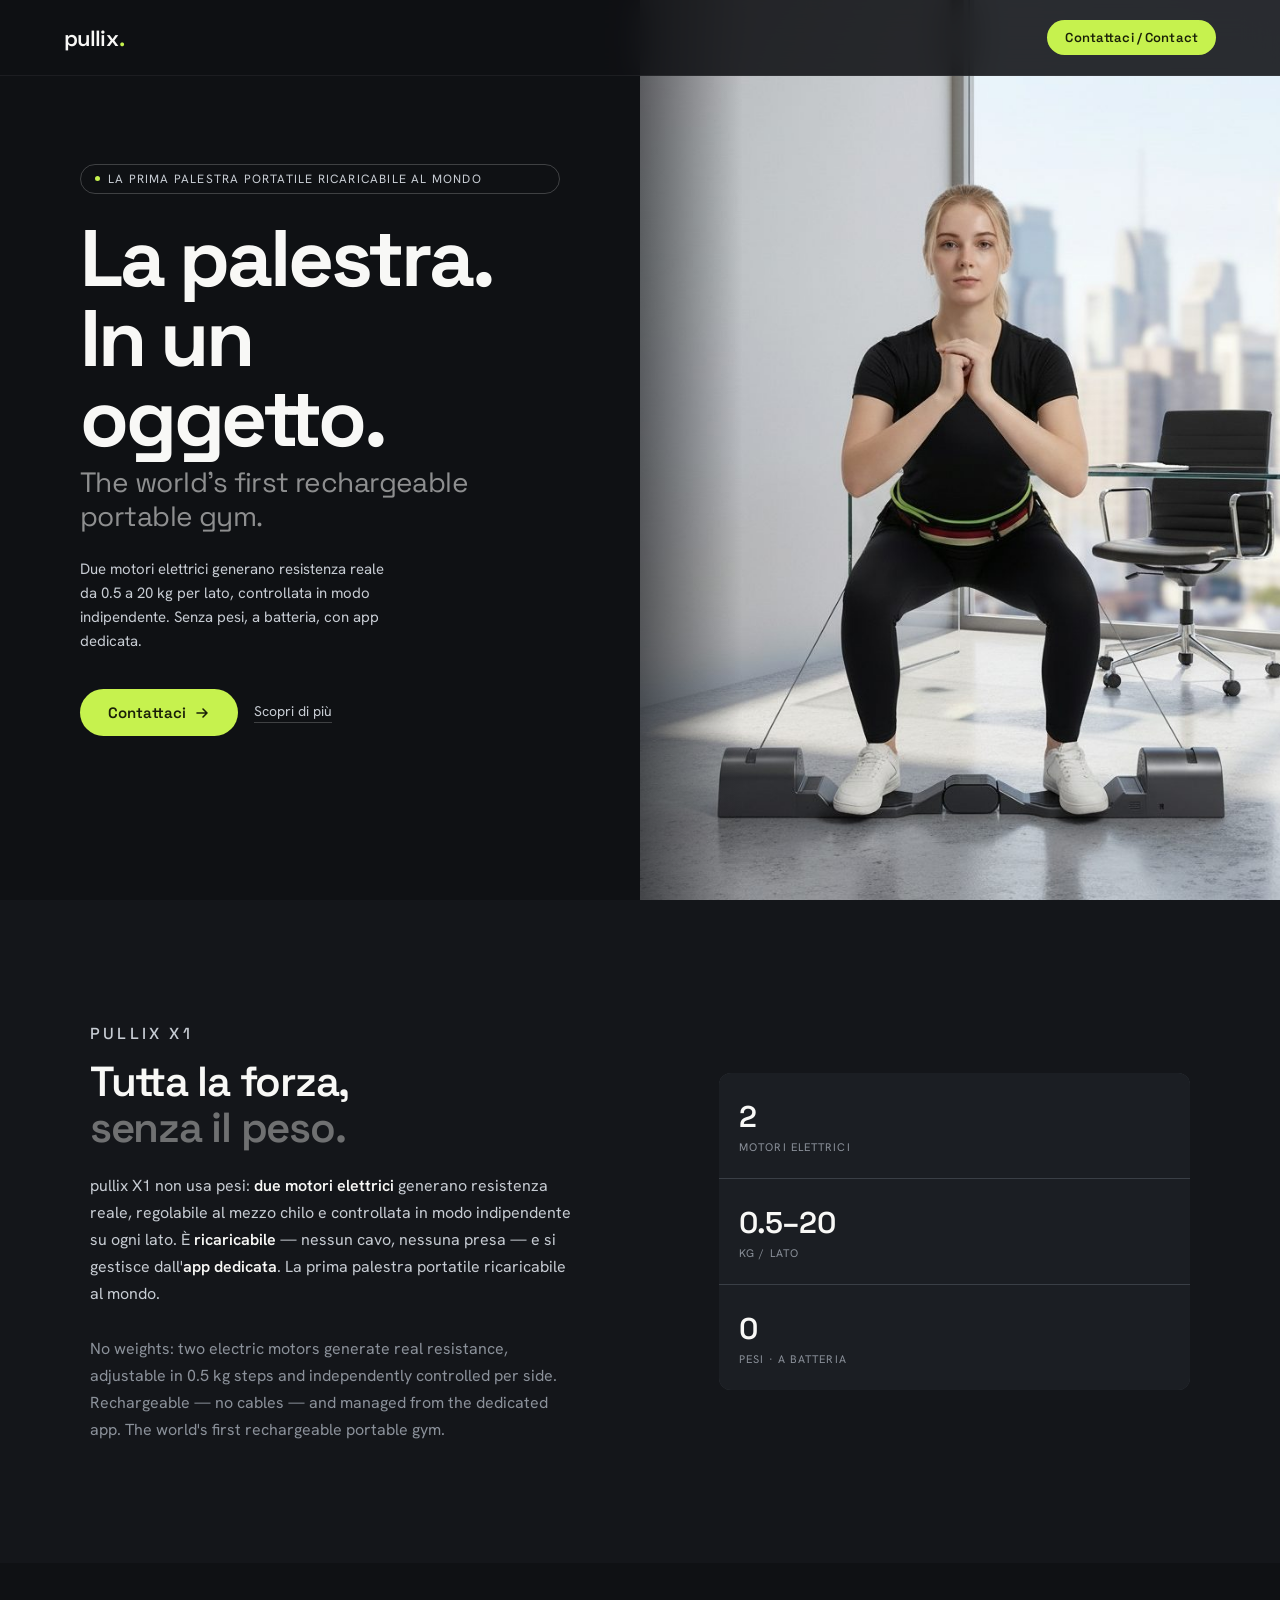
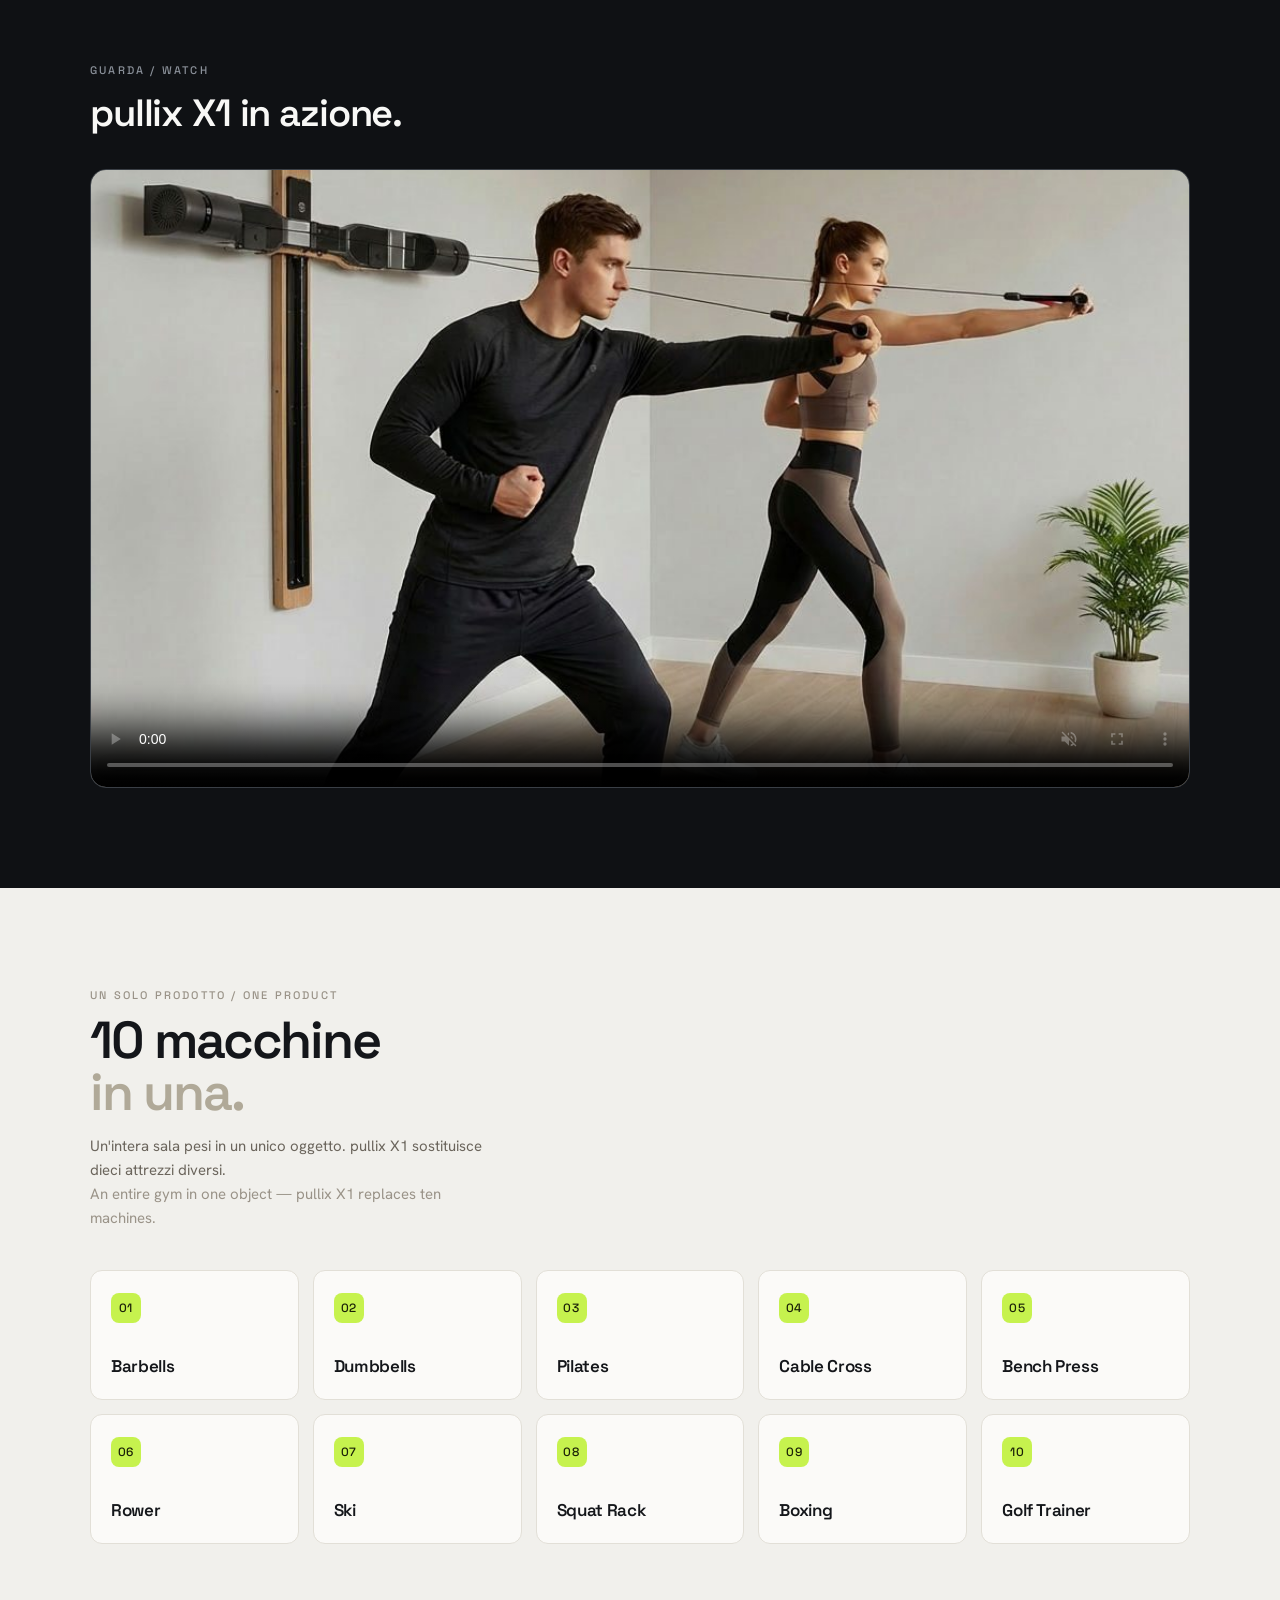
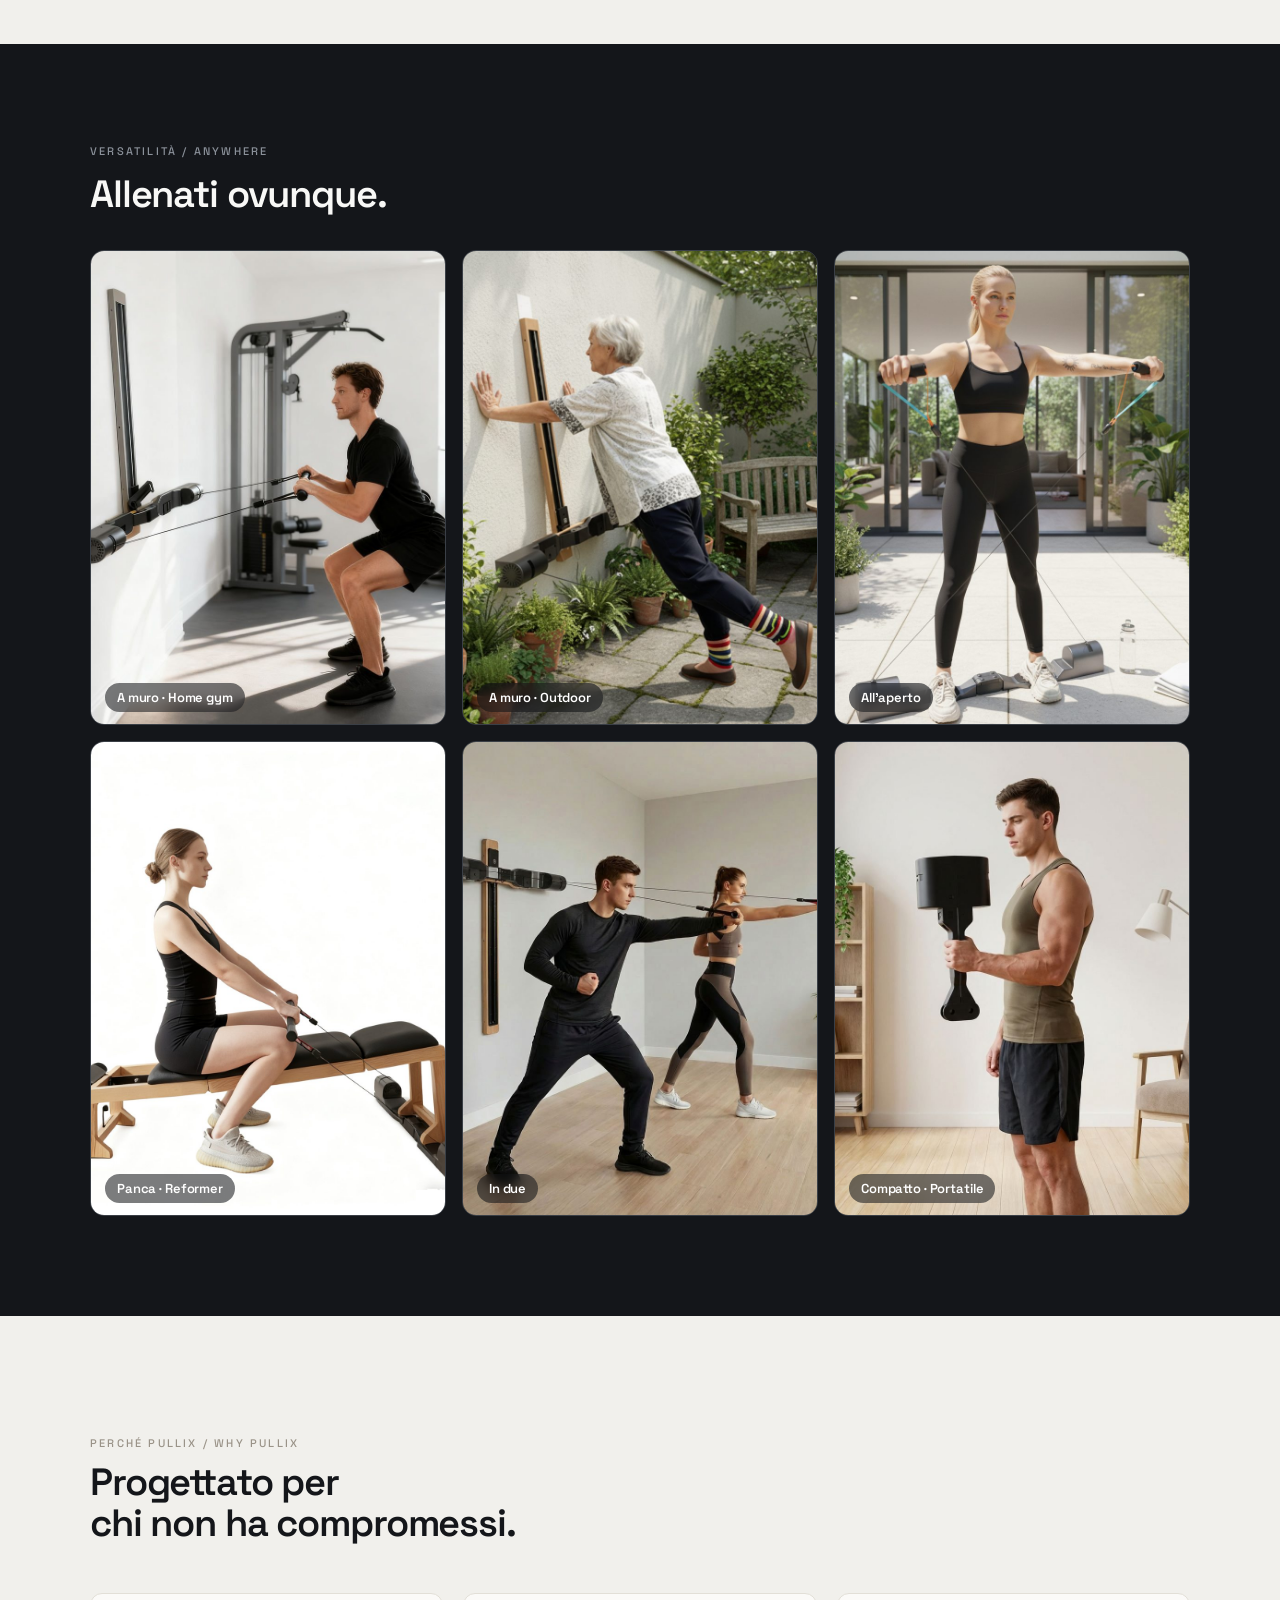
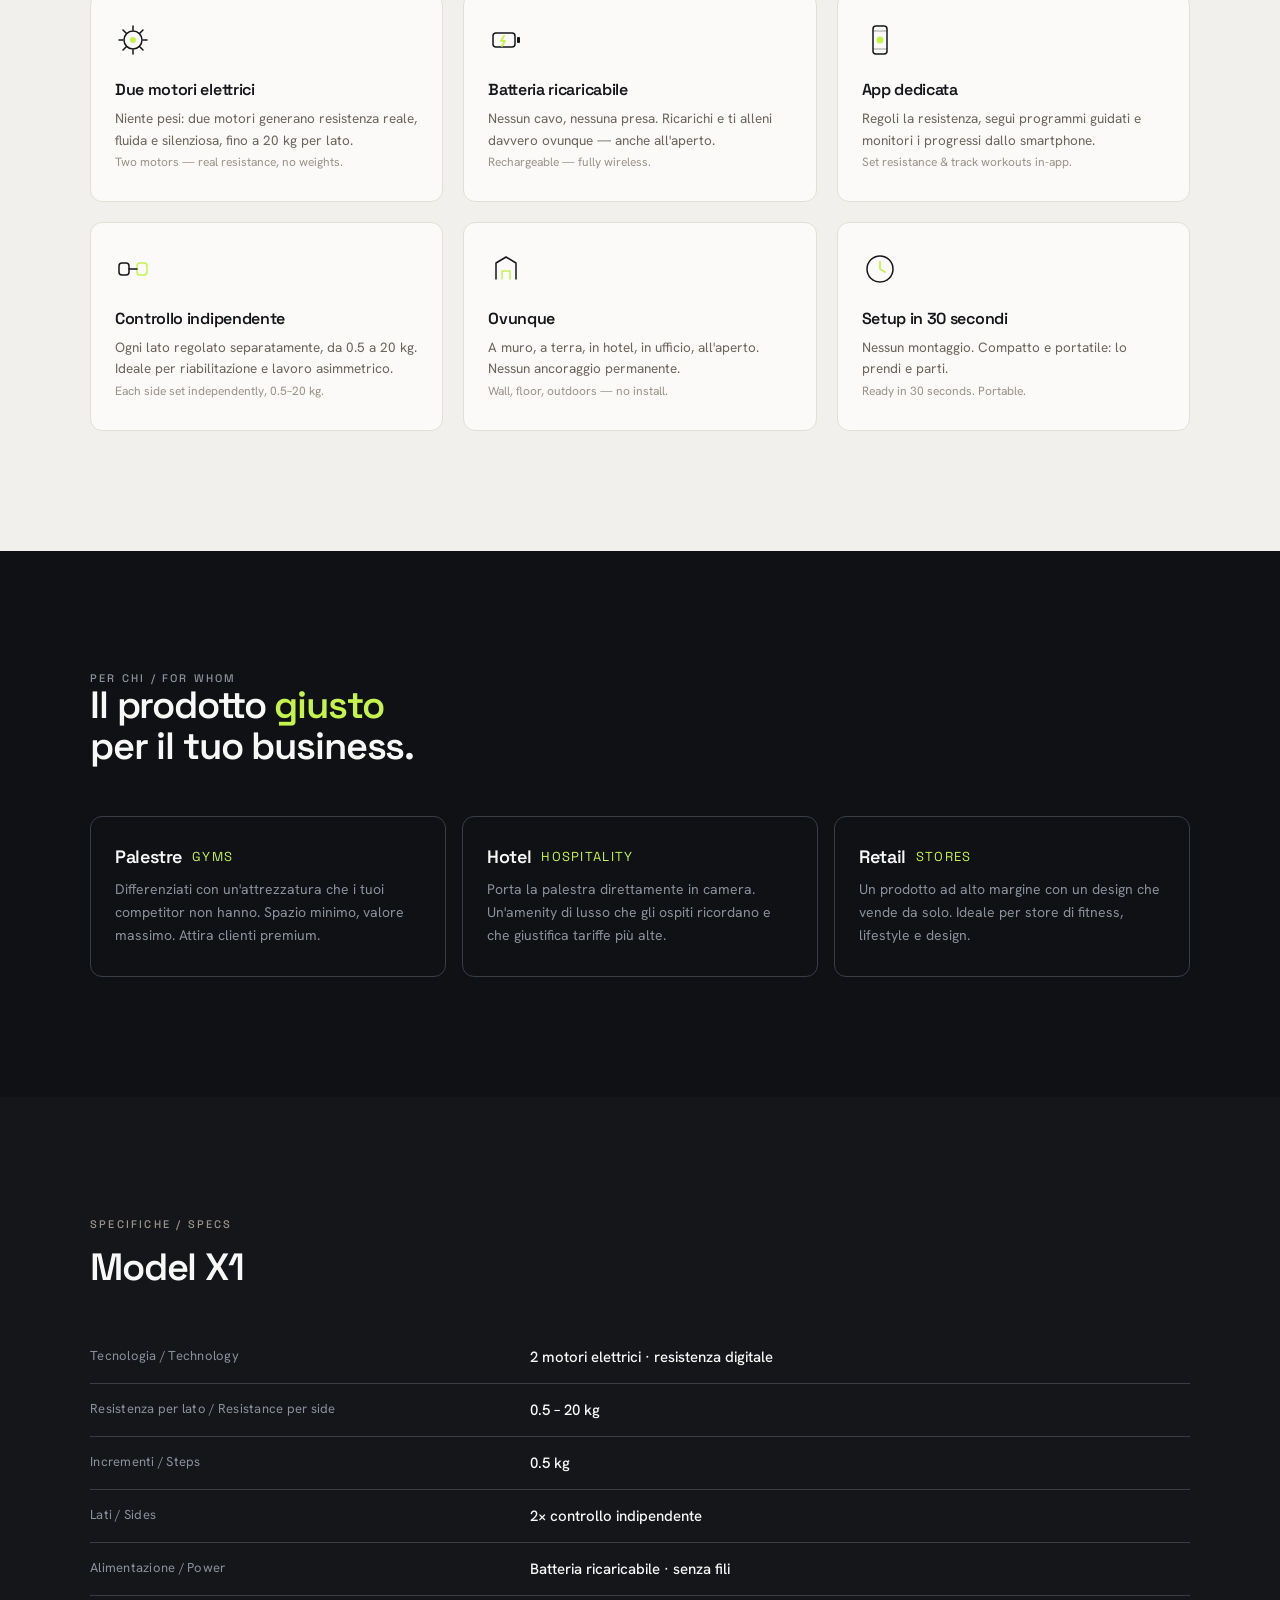
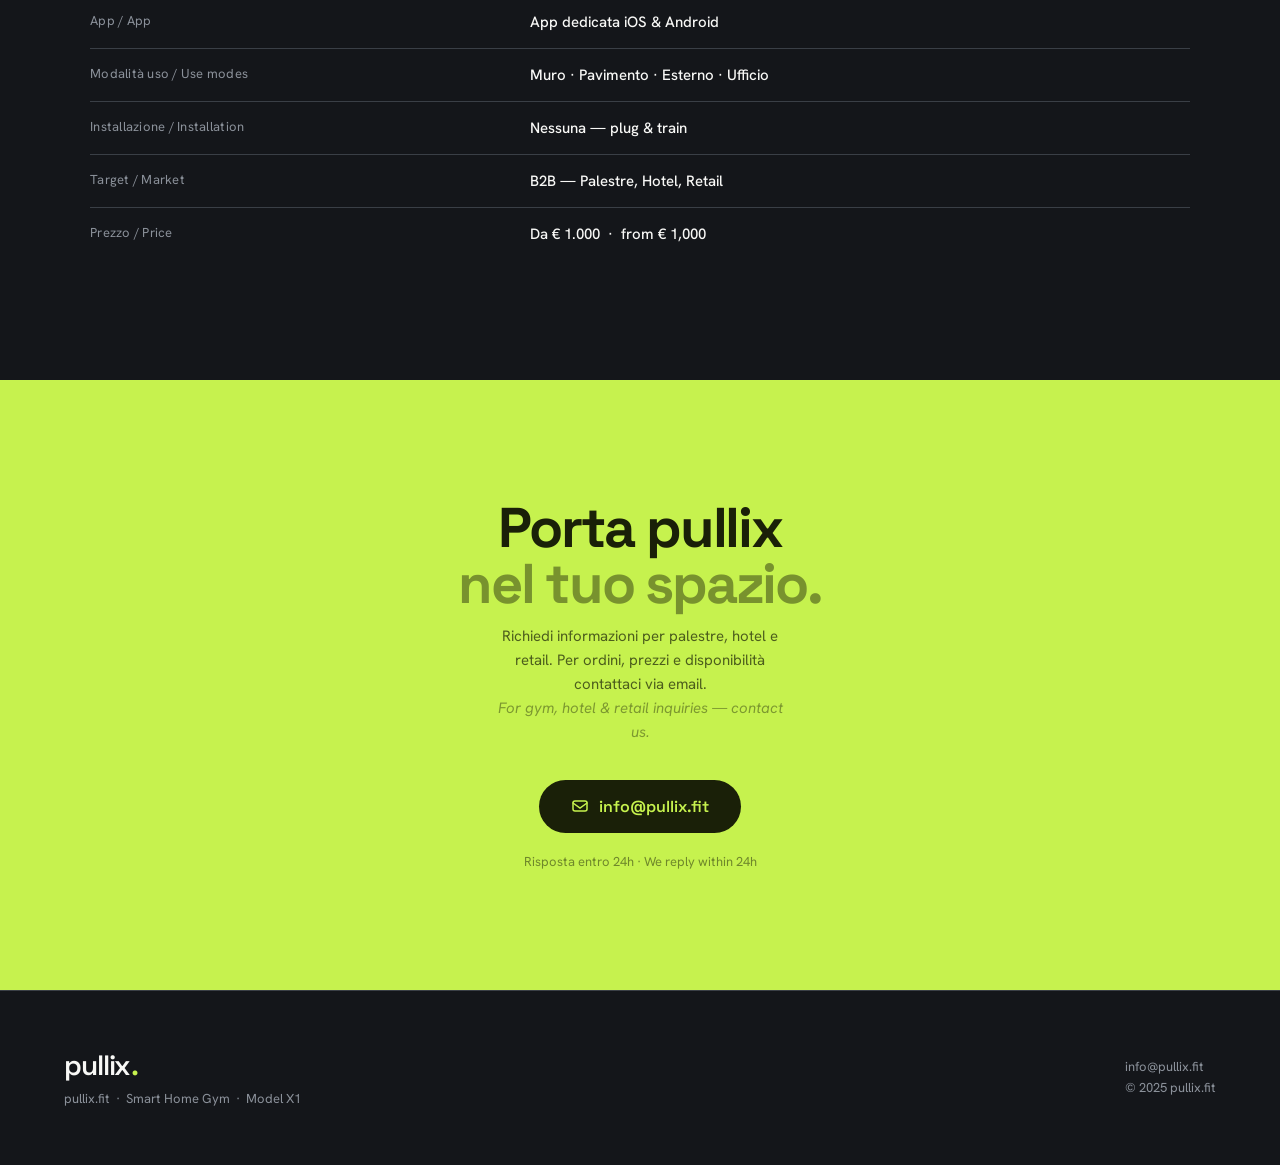
==== index.html @ 3ac4a968 "Add key selling points: 2 motors, rechargeable battery, app Surface the core differentiators that we" ====
<!DOCTYPE html>
<html lang="it">
<head>
  <meta charset="utf-8">
  <meta name="viewport" content="width=device-width, initial-scale=1">
  <meta name="description" content="pullix X1 — la prima palestra portatile ricaricabile al mondo. Due motori elettrici, 0.5–20 kg per lato, app dedicata. Per palestre, hotel e retail. info@pullix.fit">
  <title>pullix. X1 — La prima palestra portatile ricaricabile</title>

  <!-- Open Graph (WhatsApp, Facebook, LinkedIn) -->
  <meta property="og:type" content="website">
  <meta property="og:site_name" content="pullix.fit">
  <meta property="og:title" content="pullix. X1 — La prima palestra portatile ricaricabile">
  <meta property="og:description" content="Due motori elettrici, 0.5–20 kg per lato, batteria ricaricabile e app dedicata. La palestra, in un oggetto.">
  <meta property="og:url" content="https://pullix.fit/">
  <meta property="og:image" content="https://pullix.fit/og-image.jpg?v=1">
  <meta property="og:image:secure_url" content="https://pullix.fit/og-image.jpg?v=1">
  <meta property="og:image:type" content="image/jpeg">
  <meta property="og:image:width" content="1200">
  <meta property="og:image:height" content="630">
  <meta property="og:image:alt" content="pullix X1 — Smart Home Gym">
  <meta property="og:locale" content="it_IT">

  <!-- Twitter / X -->
  <meta name="twitter:card" content="summary_large_image">
  <meta name="twitter:title" content="pullix. X1 — La prima palestra portatile ricaricabile">
  <meta name="twitter:description" content="Due motori elettrici, 0.5–20 kg per lato, batteria ricaricabile e app dedicata.">
  <meta name="twitter:image" content="https://pullix.fit/og-image.jpg?v=1">

  <link rel="canonical" href="https://pullix.fit/">
  <link rel="preconnect" href="https://fonts.googleapis.com">
  <link rel="preconnect" href="https://fonts.gstatic.com" crossorigin>
  <link href="https://fonts.googleapis.com/css2?family=Space+Grotesk:wght@400;500;600;700&family=Hanken+Grotesk:wght@400;500;600&display=swap" rel="stylesheet">
  <style>
    *, *::before, *::after { box-sizing: border-box; margin: 0; padding: 0; }

    :root {
      --dark:  #0F1114;
      --dark2: #14161A;
      --dark3: #1B1E23;
      --mid:   #3A3F46;
      --gray:  #8B919A;
      --light: #C7CCD3;
      --mist:  #F1F0EC;
      --white: #F8F8F6;
      --volt:  #C6F24E;
      --volt-dark: #1A2008;
      --d: 'Space Grotesk', sans-serif;
      --b: 'Hanken Grotesk', sans-serif;
    }

    html { scroll-behavior: smooth; }
    body { font-family: var(--b); background: var(--dark); color: var(--white); overflow-x: hidden; }
    ::selection { background: var(--volt); color: var(--volt-dark); }

    /* ── NAV ── */
    nav {
      position: fixed; top: 0; left: 0; right: 0; z-index: 100;
      display: flex; align-items: center; justify-content: space-between;
      padding: 18px 24px;
      background: rgba(15,17,20,0.88);
      backdrop-filter: blur(16px);
      border-bottom: 1px solid rgba(255,255,255,0.06);
    }

    .logo {
      font-family: var(--d); font-weight: 600; font-size: 22px;
      letter-spacing: -0.04em; color: var(--white); text-decoration: none;
      display: flex; align-items: baseline; gap: 1px;
    }
    .logo span { color: var(--volt); }

    .nav-cta {
      background: var(--volt); color: var(--volt-dark);
      font-family: var(--d); font-weight: 600; font-size: 13px;
      letter-spacing: 0.01em; padding: 9px 18px; border-radius: 100px;
      text-decoration: none; white-space: nowrap;
      transition: opacity .15s;
    }
    .nav-cta:hover { opacity: .85; }

    /* ── HERO (split: testo + foto) ── */
    .hero {
      display: flex; flex-direction: column;
      background: var(--dark);
    }

    .hero-content {
      order: 1; position: relative; z-index: 1;
      padding: 104px 24px 44px;
      display: flex; flex-direction: column;
    }

    .hero-media {
      order: 2; position: relative;
      height: 56vh; min-height: 320px;
      background: var(--dark3); overflow: hidden;
    }
    .hero-media img {
      width: 100%; height: 100%; object-fit: cover; object-position: 50% 50%;
      display: block;
    }
    /* sfumatura morbida sul bordo tra testo e foto (mobile: in alto) */
    .hero-media::before {
      content: ''; position: absolute; inset: 0; pointer-events: none;
      background: linear-gradient(to bottom, rgba(15,17,20,.6) 0%, rgba(15,17,20,0) 18%);
    }

    .hero-badge {
      display: inline-flex; align-items: center; gap: 8px;
      border: 1px solid rgba(255,255,255,.2); border-radius: 100px;
      padding: 6px 14px; font-size: 12px; letter-spacing: 0.1em;
      text-transform: uppercase; color: var(--light); margin-bottom: 24px;
    }
    .hero-badge-dot { width: 5px; height: 5px; border-radius: 50%; background: var(--volt); }

    .hero-h1 {
      font-family: var(--d); font-weight: 700;
      font-size: clamp(44px, 12vw, 80px);
      line-height: 1; letter-spacing: -0.04em;
      color: var(--white); margin-bottom: 8px;
    }

    .hero-h1-en {
      font-family: var(--d); font-weight: 400;
      font-size: clamp(18px, 4.5vw, 28px);
      letter-spacing: -0.02em; color: rgba(248,248,246,.55);
      margin-bottom: 24px; line-height: 1.2;
    }

    .hero-sub {
      font-size: 15px; line-height: 1.6; color: var(--light);
      max-width: 38ch; margin-bottom: 36px;
    }

    .hero-actions { display: flex; align-items: center; gap: 16px; flex-wrap: wrap; }

    .btn-primary {
      background: var(--volt); color: var(--volt-dark);
      font-family: var(--d); font-weight: 600; font-size: 15px;
      padding: 14px 28px; border-radius: 100px;
      text-decoration: none; display: inline-flex; align-items: center; gap: 8px;
      transition: opacity .15s;
    }
    .btn-primary:hover { opacity: .88; }

    .btn-ghost {
      color: var(--light); font-size: 14px; text-decoration: none;
      display: inline-flex; align-items: center; gap: 6px;
      border-bottom: 1px solid rgba(255,255,255,.2); padding-bottom: 2px;
      transition: color .15s, border-color .15s;
    }
    .btn-ghost:hover { color: var(--white); border-color: rgba(255,255,255,.5); }

    /* ── PRODUCT INTRO ── */
    .intro {
      background: var(--dark2); padding: 80px 24px;
    }

    .intro-inner {
      max-width: 720px; margin: 0 auto;
      display: flex; flex-direction: column; gap: 48px;
    }

    .tag {
      font-family: var(--d); font-size: 11px; font-weight: 500;
      letter-spacing: 0.2em; text-transform: uppercase; color: var(--volt);
    }

    .intro-text h2 {
      font-family: var(--d); font-weight: 600;
      font-size: clamp(28px, 6vw, 42px); letter-spacing: -0.03em;
      line-height: 1.1; margin: 12px 0 20px;
    }

    .intro-text h2 em { font-style: normal; color: rgba(248,248,246,.4); }

    .intro-text p {
      font-size: 16px; line-height: 1.7; color: var(--light); max-width: 54ch;
    }

    .specs-row {
      display: grid; grid-template-columns: repeat(3,1fr); gap: 1px;
      background: var(--mid); border-radius: 12px; overflow: hidden;
    }

    .spec-cell {
      background: var(--dark3); padding: 24px 20px;
      display: flex; flex-direction: column; gap: 4px;
    }

    .spec-val {
      font-family: var(--d); font-weight: 600;
      font-size: clamp(22px, 5vw, 30px); letter-spacing: -0.03em;
      color: var(--white);
    }

    .spec-key {
      font-size: 11px; letter-spacing: 0.1em; text-transform: uppercase;
      color: var(--gray);
    }

    /* ── FEATURES ── */
    .features { background: var(--mist); color: var(--dark2); padding: 80px 24px; }

    .features-inner { max-width: 720px; margin: 0 auto; }

    .section-label {
      font-family: var(--d); font-size: 11px; font-weight: 500;
      letter-spacing: 0.2em; text-transform: uppercase; color: #9A9388;
      margin-bottom: 12px;
    }

    .features h2 {
      font-family: var(--d); font-weight: 600;
      font-size: clamp(26px, 5vw, 38px); letter-spacing: -0.03em;
      line-height: 1.1; margin-bottom: 48px;
    }

    .features-grid {
      display: grid; grid-template-columns: 1fr 1fr; gap: 16px;
    }

    .feat {
      background: #FBFAF8; border: 1px solid #E2DFD7; border-radius: 12px;
      padding: 28px 24px;
    }

    .feat-icon {
      width: 36px; height: 36px; margin-bottom: 16px;
    }

    .feat h3 {
      font-family: var(--d); font-weight: 600; font-size: 16px;
      letter-spacing: -0.02em; margin-bottom: 8px; color: var(--dark2);
    }

    .feat p { font-size: 13.5px; line-height: 1.6; color: #6B655C; }

    /* ── FOR WHO ── */
    .forwho { background: var(--dark); padding: 80px 24px; }

    .forwho-inner { max-width: 720px; margin: 0 auto; }

    .forwho h2 {
      font-family: var(--d); font-weight: 600;
      font-size: clamp(26px, 5vw, 38px); letter-spacing: -0.03em;
      line-height: 1.1; margin-bottom: 48px;
    }

    .forwho h2 em { font-style: normal; color: var(--volt); }

    .audience-grid {
      display: flex; flex-direction: column; gap: 16px;
    }

    .audience-card {
      border: 1px solid var(--mid); border-radius: 12px;
      padding: 28px 24px;
      display: flex; flex-direction: column; gap: 10px;
    }

    .audience-card h3 {
      font-family: var(--d); font-weight: 600; font-size: 18px;
      letter-spacing: -0.02em; color: var(--white);
      display: flex; align-items: center; gap: 10px;
    }

    .audience-card h3 span {
      font-size: 13px; font-weight: 400; letter-spacing: 0.1em;
      text-transform: uppercase; color: var(--volt);
    }

    .audience-card p { font-size: 14px; line-height: 1.65; color: var(--gray); }

    /* ── TECH SPECS ── */
    .techspecs { background: var(--dark2); padding: 80px 24px; }

    .techspecs-inner { max-width: 720px; margin: 0 auto; }

    .techspecs h2 {
      font-family: var(--d); font-weight: 600;
      font-size: clamp(26px, 5vw, 38px); letter-spacing: -0.03em;
      margin-bottom: 40px;
    }

    .specs-table { width: 100%; border-collapse: collapse; }

    .specs-table tr { border-bottom: 1px solid var(--mid); }
    .specs-table tr:last-child { border-bottom: none; }

    .specs-table td {
      padding: 16px 0; font-size: 15px; vertical-align: top;
    }

    .specs-table td:first-child {
      color: var(--gray); width: 45%; font-size: 13px;
      letter-spacing: 0.02em; padding-right: 16px;
    }

    .specs-table td:last-child { color: var(--white); font-weight: 500; }

    /* ── CTA ── */
    .cta-section {
      background: var(--volt); color: var(--volt-dark);
      padding: 80px 24px; text-align: center;
    }

    .cta-section h2 {
      font-family: var(--d); font-weight: 700;
      font-size: clamp(32px, 8vw, 56px); letter-spacing: -0.04em;
      line-height: 1; margin-bottom: 12px;
    }

    .cta-section h2 em {
      font-style: normal; opacity: .45;
    }

    .cta-sub {
      font-size: 15px; line-height: 1.6; opacity: .7;
      max-width: 36ch; margin: 0 auto 36px;
    }

    .btn-dark {
      display: inline-flex; align-items: center; gap: 10px;
      background: var(--volt-dark); color: var(--volt);
      font-family: var(--d); font-weight: 600; font-size: 16px;
      padding: 16px 32px; border-radius: 100px;
      text-decoration: none; transition: opacity .15s;
    }
    .btn-dark:hover { opacity: .85; }

    .cta-note {
      margin-top: 20px; font-size: 13px; opacity: .5;
    }

    /* ── FOOTER ── */
    footer {
      background: var(--dark2); padding: 40px 24px;
      border-top: 1px solid var(--mid);
      display: flex; flex-direction: column; gap: 20px;
      align-items: center; text-align: center;
    }

    .footer-logo {
      font-family: var(--d); font-weight: 600; font-size: 28px;
      letter-spacing: -0.04em; color: var(--white);
      display: flex; align-items: baseline; gap: 1px;
    }
    .footer-logo span { color: var(--volt); }

    footer p { font-size: 13px; color: var(--gray); line-height: 1.6; }
    footer a { color: var(--gray); text-decoration: none; }
    footer a:hover { color: var(--white); }

    /* ── VIDEO ── */
    .video-sec { background: var(--dark); padding: 80px 24px; }
    .video-inner { max-width: 1100px; margin: 0 auto; }
    .video-sec h2 {
      font-family: var(--d); font-weight: 600;
      font-size: clamp(26px, 5vw, 38px); letter-spacing: -0.03em;
      margin-bottom: 32px;
    }
    .video-frame {
      position: relative; border-radius: 16px; overflow: hidden;
      border: 1px solid var(--mid); background: var(--dark3);
      aspect-ratio: 16 / 9;
    }
    .video-frame video {
      width: 100%; height: 100%; object-fit: cover; display: block;
    }

    /* ── 10 IN 1 ── */
    .tenin1 { background: var(--mist); color: var(--dark2); padding: 80px 24px; }
    .tenin1-inner { max-width: 1100px; margin: 0 auto; }
    .tenin1 h2 {
      font-family: var(--d); font-weight: 600;
      font-size: clamp(32px, 7vw, 52px); letter-spacing: -0.04em;
      line-height: 1; margin-bottom: 16px;
    }
    .tenin1 h2 em { font-style: normal; color: #B0A998; }
    .tenin1-sub {
      font-size: 15px; line-height: 1.6; color: #6B655C;
      max-width: 50ch; margin-bottom: 40px;
    }
    .tenin1-grid {
      display: grid; grid-template-columns: repeat(2,1fr); gap: 12px;
    }
    .machine {
      background: #FBFAF8; border: 1px solid #E2DFD7; border-radius: 12px;
      padding: 22px 20px; font-family: var(--d); font-weight: 600;
      font-size: 17px; letter-spacing: -0.02em; color: var(--dark2);
      display: flex; align-items: center; gap: 14px;
      transition: border-color .15s, transform .15s;
    }
    .machine:hover { border-color: var(--dark2); transform: translateY(-2px); }
    .machine-n {
      font-size: 12px; font-weight: 500; letter-spacing: 0.05em;
      color: #1A2008; background: var(--volt);
      width: 30px; height: 30px; border-radius: 8px; flex: none;
      display: flex; align-items: center; justify-content: center;
    }

    /* ── GALLERY ── */
    .gallery { background: var(--dark2); padding: 80px 24px; }
    .gallery-inner { max-width: 1100px; margin: 0 auto; }
    .gallery h2 {
      font-family: var(--d); font-weight: 600;
      font-size: clamp(26px, 5vw, 38px); letter-spacing: -0.03em;
      margin-bottom: 32px;
    }
    .gallery-grid {
      display: grid; grid-template-columns: 1fr 1fr; gap: 12px;
    }
    .ph-wide { grid-column: span 2; aspect-ratio: 16 / 10; }
    .ph {
      position: relative; margin: 0; border-radius: 14px; overflow: hidden;
      aspect-ratio: 1 / 1; background: var(--dark3); border: 1px solid var(--mid);
    }
    .ph img {
      width: 100%; height: 100%; object-fit: cover; display: block;
      transition: transform .4s ease;
    }
    .ph:hover img { transform: scale(1.04); }
    .ph figcaption {
      position: absolute; left: 14px; bottom: 12px;
      font-family: var(--d); font-weight: 600; font-size: 13px;
      color: #fff; letter-spacing: -0.01em;
      background: rgba(15,17,20,.55); backdrop-filter: blur(6px);
      padding: 6px 12px; border-radius: 100px;
    }

    /* ── DESKTOP TWEAKS ── */
    @media (min-width: 768px) {
      nav { padding: 20px 48px; }

      .hero { flex-direction: row; min-height: 100vh; align-items: stretch; }
      .hero-content {
        flex: 1 1 0; order: 1; justify-content: center;
        padding: 120px 56px; max-width: 50%;
      }
      .hero-media {
        flex: 1 1 0; order: 2; height: auto; min-height: 100vh;
      }
      .hero-media img { object-position: 50% 50%; }
      .hero-media::before {
        background: linear-gradient(to right, rgba(15,17,20,.55) 0%, rgba(15,17,20,0) 16%);
      }

      .intro, .features, .forwho, .techspecs, .cta-section,
      .video-sec, .tenin1, .gallery { padding: 100px 48px; }
      footer { padding: 48px; flex-direction: row; justify-content: space-between; text-align: left; }

      .features-grid { grid-template-columns: repeat(2,1fr); gap: 20px; }

      .audience-grid { display: grid; grid-template-columns: repeat(3,1fr); gap: 16px; }

      .specs-table td:first-child { width: 40%; }

      .tenin1-grid { grid-template-columns: repeat(5,1fr); gap: 14px; }
      .machine { flex-direction: column; align-items: flex-start; gap: 18px; min-height: 130px; justify-content: space-between; }

      .gallery-grid { grid-template-columns: repeat(3,1fr); gap: 16px; }
      .ph { aspect-ratio: 3 / 4; }
      .ph-wide { grid-column: span 1; aspect-ratio: 3 / 4; }
    }

    @media (min-width: 1024px) {
      nav { padding: 20px 64px; }
      .hero-content { padding: 120px 80px; }
      .intro, .features, .forwho, .techspecs, .cta-section { padding: 120px 64px; }
      footer { padding: 56px 64px; }

      .intro-inner { flex-direction: row; align-items: center; gap: 64px; max-width: 1100px; margin: 0 auto; }
      .intro-text { flex: 1.2; }
      .specs-row   { flex: 1; grid-template-columns: 1fr; }

      .features-grid { grid-template-columns: repeat(3,1fr); }

      .features-inner,
      .forwho-inner,
      .techspecs-inner { max-width: 1100px; }
    }
  </style>
</head>
<body>

  <!-- NAV -->
  <nav>
    <a class="logo" href="#">pullix<span>.</span></a>
    <a class="nav-cta" href="#contact">Contattaci / Contact</a>
  </nav>

  <!-- HERO -->
  <section class="hero">
    <div class="hero-content">
      <div class="hero-badge">
        <span class="hero-badge-dot"></span>
        La prima palestra portatile ricaricabile al mondo
      </div>
      <h1 class="hero-h1">La palestra.<br>In un oggetto.</h1>
      <p class="hero-h1-en">The world's first rechargeable portable gym.</p>
      <p class="hero-sub">Due motori elettrici generano resistenza reale da 0.5 a 20&nbsp;kg per lato, controllata in modo indipendente. Senza pesi, a batteria, con app dedicata.</p>
      <div class="hero-actions">
        <a class="btn-primary" href="#contact">
          Contattaci
          <svg width="16" height="16" fill="none" viewBox="0 0 16 16"><path d="M3 8h10M9 4l4 4-4 4" stroke="currentColor" stroke-width="1.6" stroke-linecap="round" stroke-linejoin="round"/></svg>
        </a>
        <a class="btn-ghost" href="#product">Scopri di più</a>
      </div>
    </div>
    <div class="hero-media">
      <img src="assets/office.jpg" alt="pullix X1 — smart home gym in uso" loading="eager">
    </div>
  </section>

  <!-- PRODUCT INTRO -->
  <section class="intro" id="product">
    <div class="intro-inner">
      <div class="intro-text">
        <p class="tag">pullix X1</p>
        <h2>Tutta la forza,<br><em>senza il peso.</em></h2>
        <p>pullix X1 non usa pesi: <strong style="color:var(--white);font-weight:600;">due motori elettrici</strong> generano resistenza reale, regolabile al mezzo chilo e controllata in modo indipendente su ogni lato. È <strong style="color:var(--white);font-weight:600;">ricaricabile</strong> — nessun cavo, nessuna presa — e si gestisce dall'<strong style="color:var(--white);font-weight:600;">app dedicata</strong>. La prima palestra portatile ricaricabile al mondo.<br><br>
        <em style="color:var(--gray);font-style:normal;">No weights: two electric motors generate real resistance, adjustable in 0.5 kg steps and independently controlled per side. Rechargeable — no cables — and managed from the dedicated app. The world's first rechargeable portable gym.</em></p>
      </div>
      <div class="specs-row">
        <div class="spec-cell">
          <span class="spec-val">2</span>
          <span class="spec-key">Motori elettrici</span>
        </div>
        <div class="spec-cell">
          <span class="spec-val">0.5–20</span>
          <span class="spec-key">kg / lato</span>
        </div>
        <div class="spec-cell">
          <span class="spec-val">0</span>
          <span class="spec-key">Pesi · a batteria</span>
        </div>
      </div>
    </div>
  </section>

  <!-- VIDEO -->
  <section class="video-sec" id="video">
    <div class="video-inner">
      <p class="section-label" style="color:var(--gray);">Guarda / Watch</p>
      <h2>pullix X1 in azione.</h2>
      <div class="video-frame">
        <video
          src="assets/bgmekc-h264-hd.mp4"
          poster="assets/wall-duo.jpg"
          controls muted loop playsinline preload="metadata">
          Il tuo browser non supporta il video.
        </video>
      </div>
    </div>
  </section>

  <!-- 10 IN 1 -->
  <section class="tenin1">
    <div class="tenin1-inner">
      <p class="section-label" style="color:#9A9388;">Un solo prodotto / One product</p>
      <h2>10 macchine<br><em>in&nbsp;una.</em></h2>
      <p class="tenin1-sub">Un'intera sala pesi in un unico oggetto. pullix X1 sostituisce dieci attrezzi diversi.<br><span style="color:#9A9388;">An entire gym in one object — pullix X1 replaces ten machines.</span></p>
      <div class="tenin1-grid">
        <div class="machine"><span class="machine-n">01</span>Barbells</div>
        <div class="machine"><span class="machine-n">02</span>Dumbbells</div>
        <div class="machine"><span class="machine-n">03</span>Pilates</div>
        <div class="machine"><span class="machine-n">04</span>Cable&nbsp;Cross</div>
        <div class="machine"><span class="machine-n">05</span>Bench&nbsp;Press</div>
        <div class="machine"><span class="machine-n">06</span>Rower</div>
        <div class="machine"><span class="machine-n">07</span>Ski</div>
        <div class="machine"><span class="machine-n">08</span>Squat&nbsp;Rack</div>
        <div class="machine"><span class="machine-n">09</span>Boxing</div>
        <div class="machine"><span class="machine-n">10</span>Golf&nbsp;Trainer</div>
      </div>
    </div>
  </section>

  <!-- GALLERY / VERSATILITY -->
  <section class="gallery">
    <div class="gallery-inner">
      <p class="section-label" style="color:var(--gray);">Versatilità / Anywhere</p>
      <h2>Allenati ovunque.</h2>
      <div class="gallery-grid">
        <figure class="ph">
          <img src="assets/wall-home.jpg" alt="pullix X1 montato a muro in home gym" loading="lazy">
          <figcaption>A muro · Home gym</figcaption>
        </figure>
        <figure class="ph">
          <img src="assets/wall-garden.jpg" alt="pullix X1 a muro usato in giardino" loading="lazy">
          <figcaption>A muro · Outdoor</figcaption>
        </figure>
        <figure class="ph">
          <img src="assets/outdoor.jpg" alt="pullix X1 usato all'aperto" loading="lazy">
          <figcaption>All'aperto</figcaption>
        </figure>
        <figure class="ph">
          <img src="assets/bench.jpg" alt="pullix X1 con panca reformer" loading="lazy">
          <figcaption>Panca · Reformer</figcaption>
        </figure>
        <figure class="ph">
          <img src="assets/wall-duo.jpg" alt="Due persone si allenano con pullix X1" loading="lazy">
          <figcaption>In due</figcaption>
        </figure>
        <figure class="ph">
          <img src="assets/portable.jpg" alt="pullix X1 compatto e portatile" loading="lazy">
          <figcaption>Compatto · Portatile</figcaption>
        </figure>
      </div>
    </div>
  </section>

  <!-- FEATURES -->
  <section class="features" id="features">
    <div class="features-inner">
      <p class="section-label">Perché pullix / Why pullix</p>
      <h2>Progettato per<br>chi non ha compromessi.</h2>
      <div class="features-grid">
        <div class="feat">
          <svg class="feat-icon" viewBox="0 0 36 36" fill="none">
            <circle cx="18" cy="18" r="9" stroke="#14161A" stroke-width="1.5"/>
            <circle cx="18" cy="18" r="3" fill="#C6F24E"/>
            <path d="M18 4v4M18 28v4M4 18h4M28 18h4M8 8l3 3M25 25l3 3M28 8l-3 3M11 25l-3 3" stroke="#14161A" stroke-width="1.5" stroke-linecap="round"/>
          </svg>
          <h3>Due motori elettrici</h3>
          <p>Niente pesi: due motori generano resistenza reale, fluida e silenziosa, fino a 20 kg per lato.<br><span style="color:#9A9388;font-size:12px;">Two motors — real resistance, no weights.</span></p>
        </div>
        <div class="feat">
          <svg class="feat-icon" viewBox="0 0 36 36" fill="none">
            <rect x="5" y="11" width="22" height="14" rx="3" stroke="#14161A" stroke-width="1.5"/>
            <rect x="29" y="15" width="3" height="6" rx="1" fill="#14161A"/>
            <path d="M16 14l-3 5h4l-3 5" stroke="#C6F24E" stroke-width="1.8" stroke-linecap="round" stroke-linejoin="round"/>
          </svg>
          <h3>Batteria ricaricabile</h3>
          <p>Nessun cavo, nessuna presa. Ricarichi e ti alleni davvero ovunque — anche all'aperto.<br><span style="color:#9A9388;font-size:12px;">Rechargeable — fully wireless.</span></p>
        </div>
        <div class="feat">
          <svg class="feat-icon" viewBox="0 0 36 36" fill="none">
            <rect x="11" y="4" width="14" height="28" rx="3" stroke="#14161A" stroke-width="1.5"/>
            <path d="M11 9h14M11 27h14" stroke="#14161A" stroke-width="1.2" stroke-opacity=".4"/>
            <circle cx="18" cy="18" r="3.5" fill="#C6F24E"/>
          </svg>
          <h3>App dedicata</h3>
          <p>Regoli la resistenza, segui programmi guidati e monitori i progressi dallo smartphone.<br><span style="color:#9A9388;font-size:12px;">Set resistance & track workouts in-app.</span></p>
        </div>
        <div class="feat">
          <svg class="feat-icon" viewBox="0 0 36 36" fill="none">
            <rect x="4" y="12" width="10" height="12" rx="3" stroke="#14161A" stroke-width="1.5"/>
            <rect x="22" y="12" width="10" height="12" rx="3" stroke="#C6F24E" stroke-width="1.5"/>
            <path d="M14 18h8" stroke="#14161A" stroke-width="1.5" stroke-linecap="round"/>
          </svg>
          <h3>Controllo indipendente</h3>
          <p>Ogni lato regolato separatamente, da 0.5 a 20 kg. Ideale per riabilitazione e lavoro asimmetrico.<br><span style="color:#9A9388;font-size:12px;">Each side set independently, 0.5–20 kg.</span></p>
        </div>
        <div class="feat">
          <svg class="feat-icon" viewBox="0 0 36 36" fill="none">
            <path d="M8 28V12l10-6 10 6v16" stroke="#14161A" stroke-width="1.5" stroke-linecap="round" stroke-linejoin="round"/>
            <path d="M14 28v-8h8v8" stroke="#C6F24E" stroke-width="1.5" stroke-linecap="round" stroke-linejoin="round"/>
          </svg>
          <h3>Ovunque</h3>
          <p>A muro, a terra, in hotel, in ufficio, all'aperto. Nessun ancoraggio permanente.<br><span style="color:#9A9388;font-size:12px;">Wall, floor, outdoors — no install.</span></p>
        </div>
        <div class="feat">
          <svg class="feat-icon" viewBox="0 0 36 36" fill="none">
            <circle cx="18" cy="18" r="13" stroke="#14161A" stroke-width="1.5"/>
            <path d="M18 11v7l5 3" stroke="#C6F24E" stroke-width="1.8" stroke-linecap="round" stroke-linejoin="round"/>
          </svg>
          <h3>Setup in 30 secondi</h3>
          <p>Nessun montaggio. Compatto e portatile: lo prendi e parti.<br><span style="color:#9A9388;font-size:12px;">Ready in 30 seconds. Portable.</span></p>
        </div>
      </div>
    </div>
  </section>

  <!-- FOR WHO -->
  <section class="forwho">
    <div class="forwho-inner">
      <p class="tag" style="color:var(--gray);">Per chi / For whom</p>
      <h2>Il prodotto <em>giusto</em><br>per il tuo business.</h2>
      <div class="audience-grid">
        <div class="audience-card">
          <h3>Palestre <span>Gyms</span></h3>
          <p>Differenziati con un'attrezzatura che i tuoi competitor non hanno. Spazio minimo, valore massimo. Attira clienti premium.</p>
        </div>
        <div class="audience-card">
          <h3>Hotel <span>Hospitality</span></h3>
          <p>Porta la palestra direttamente in camera. Un'amenity di lusso che gli ospiti ricordano e che giustifica tariffe più alte.</p>
        </div>
        <div class="audience-card">
          <h3>Retail <span>Stores</span></h3>
          <p>Un prodotto ad alto margine con un design che vende da solo. Ideale per store di fitness, lifestyle e design.</p>
        </div>
      </div>
    </div>
  </section>

  <!-- TECH SPECS -->
  <section class="techspecs">
    <div class="techspecs-inner">
      <p class="section-label">Specifiche / Specs</p>
      <h2>Model X1</h2>
      <table class="specs-table">
        <tr>
          <td>Tecnologia / Technology</td>
          <td>2 motori elettrici · resistenza digitale</td>
        </tr>
        <tr>
          <td>Resistenza per lato / Resistance per side</td>
          <td>0.5 – 20 kg</td>
        </tr>
        <tr>
          <td>Incrementi / Steps</td>
          <td>0.5 kg</td>
        </tr>
        <tr>
          <td>Lati / Sides</td>
          <td>2× controllo indipendente</td>
        </tr>
        <tr>
          <td>Alimentazione / Power</td>
          <td>Batteria ricaricabile · senza fili</td>
        </tr>
        <tr>
          <td>App / App</td>
          <td>App dedicata iOS &amp; Android</td>
        </tr>
        <tr>
          <td>Modalità uso / Use modes</td>
          <td>Muro · Pavimento · Esterno · Ufficio</td>
        </tr>
        <tr>
          <td>Installazione / Installation</td>
          <td>Nessuna — plug &amp; train</td>
        </tr>
        <tr>
          <td>Target / Market</td>
          <td>B2B — Palestre, Hotel, Retail</td>
        </tr>
        <tr>
          <td>Prezzo / Price</td>
          <td>Da €&nbsp;1.000 &nbsp;·&nbsp; from €&nbsp;1,000</td>
        </tr>
      </table>
    </div>
  </section>

  <!-- CTA -->
  <section class="cta-section" id="contact">
    <h2>Porta pullix<br><em>nel tuo spazio.</em></h2>
    <p class="cta-sub">Richiedi informazioni per palestre, hotel e retail. Per ordini, prezzi e disponibilità contattaci via email.<br><em style="opacity:.6">For gym, hotel &amp; retail inquiries — contact us.</em></p>
    <a class="btn-dark" href="mailto:info@pullix.fit">
      <svg width="18" height="18" fill="none" viewBox="0 0 18 18"><rect x="2" y="4" width="14" height="10" rx="2" stroke="currentColor" stroke-width="1.5"/><path d="M2 6l7 5 7-5" stroke="currentColor" stroke-width="1.5" stroke-linecap="round"/></svg>
      info@pullix.fit
    </a>
    <p class="cta-note">Risposta entro 24h · We reply within 24h</p>
  </section>

  <!-- FOOTER -->
  <footer>
    <div>
      <div class="footer-logo">pullix<span>.</span></div>
      <p style="margin-top:6px;">pullix.fit &nbsp;·&nbsp; Smart Home Gym &nbsp;·&nbsp; Model X1</p>
    </div>
    <p><a href="mailto:info@pullix.fit">info@pullix.fit</a><br>© 2025 pullix.fit</p>
  </footer>

</body>
</html>
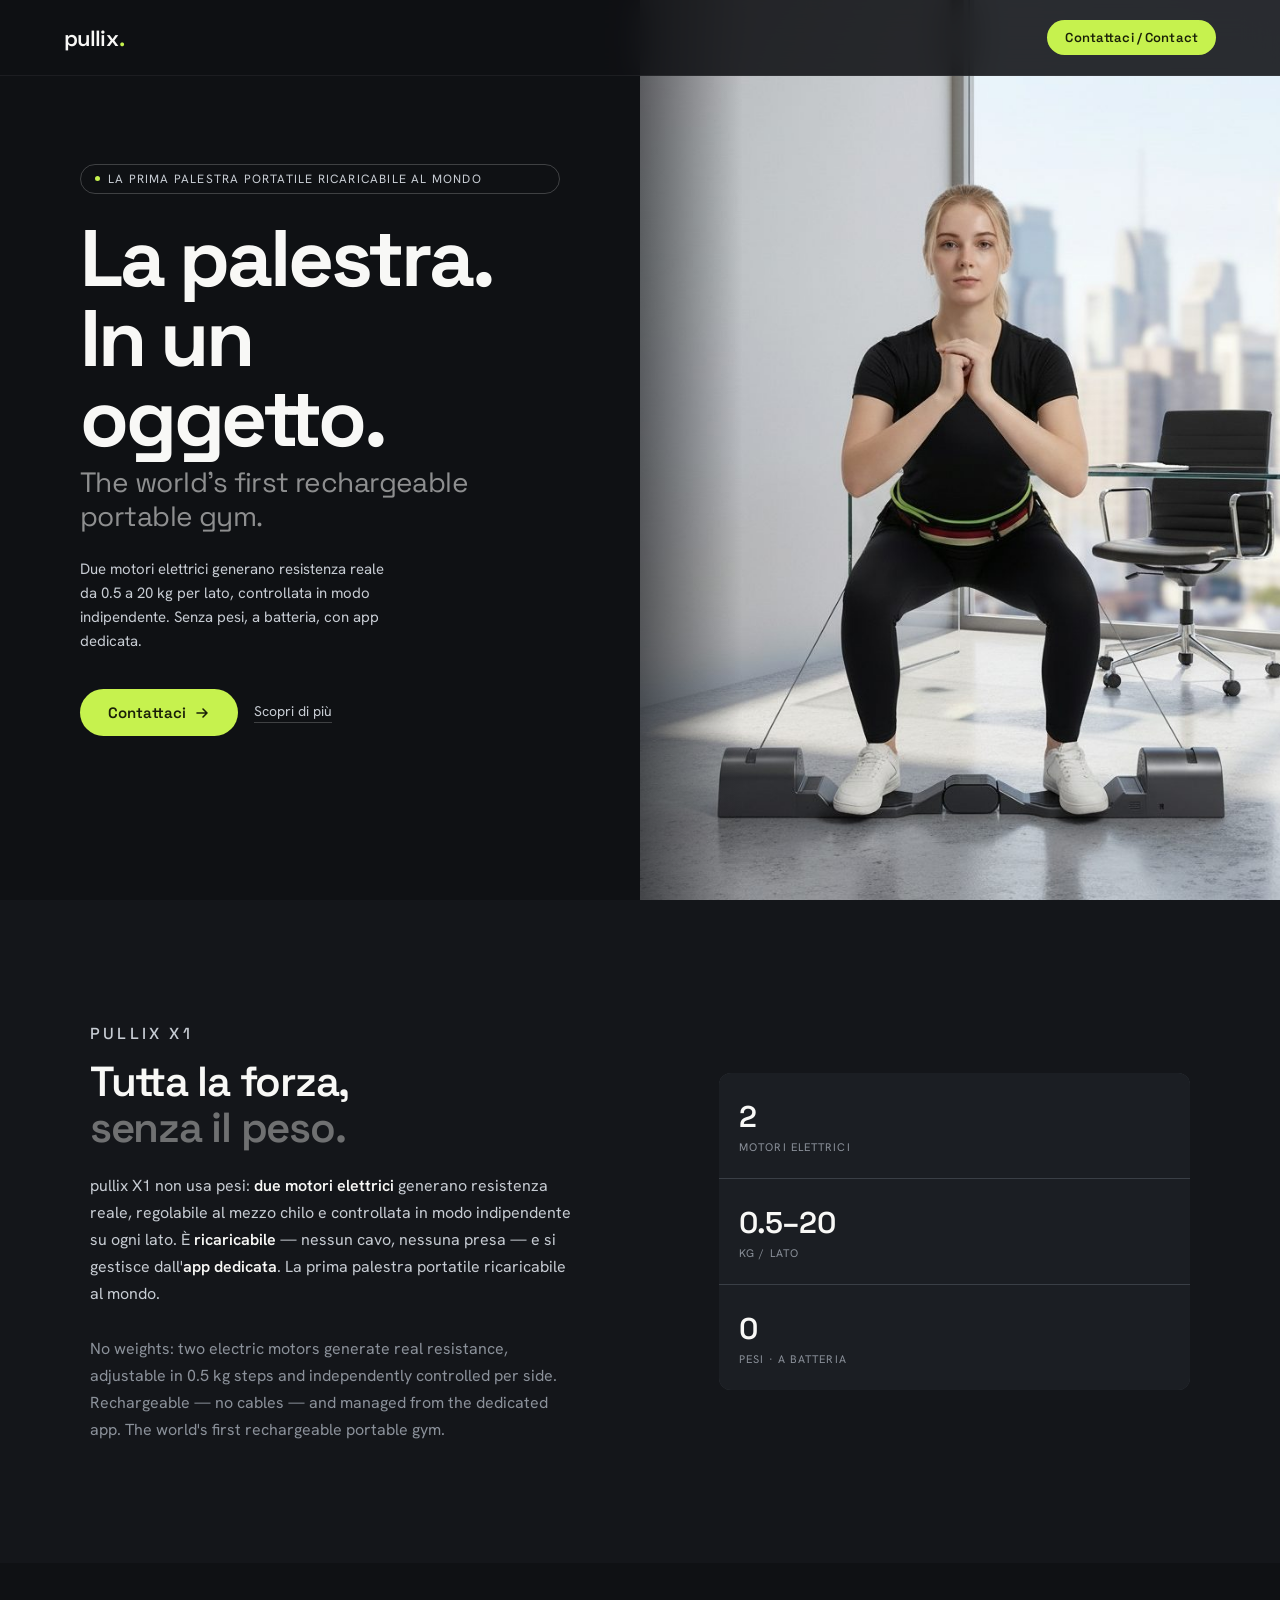
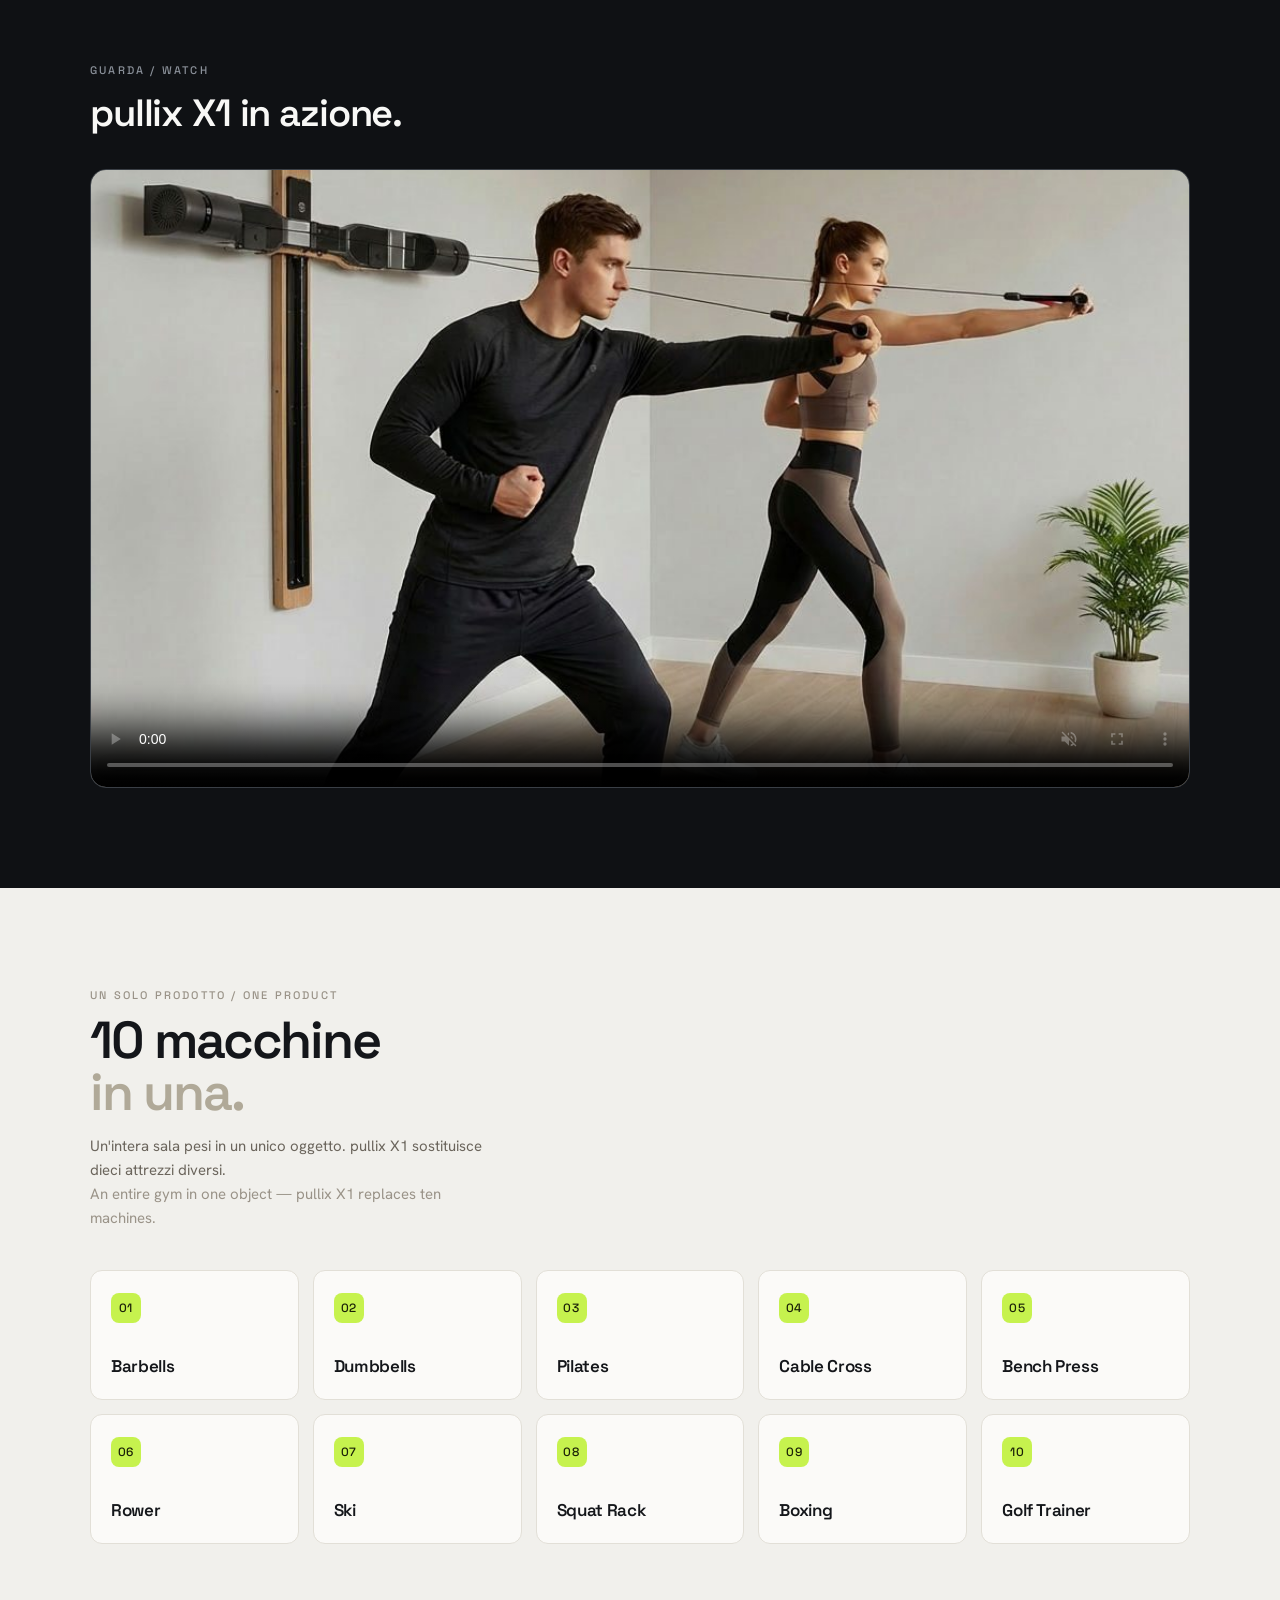
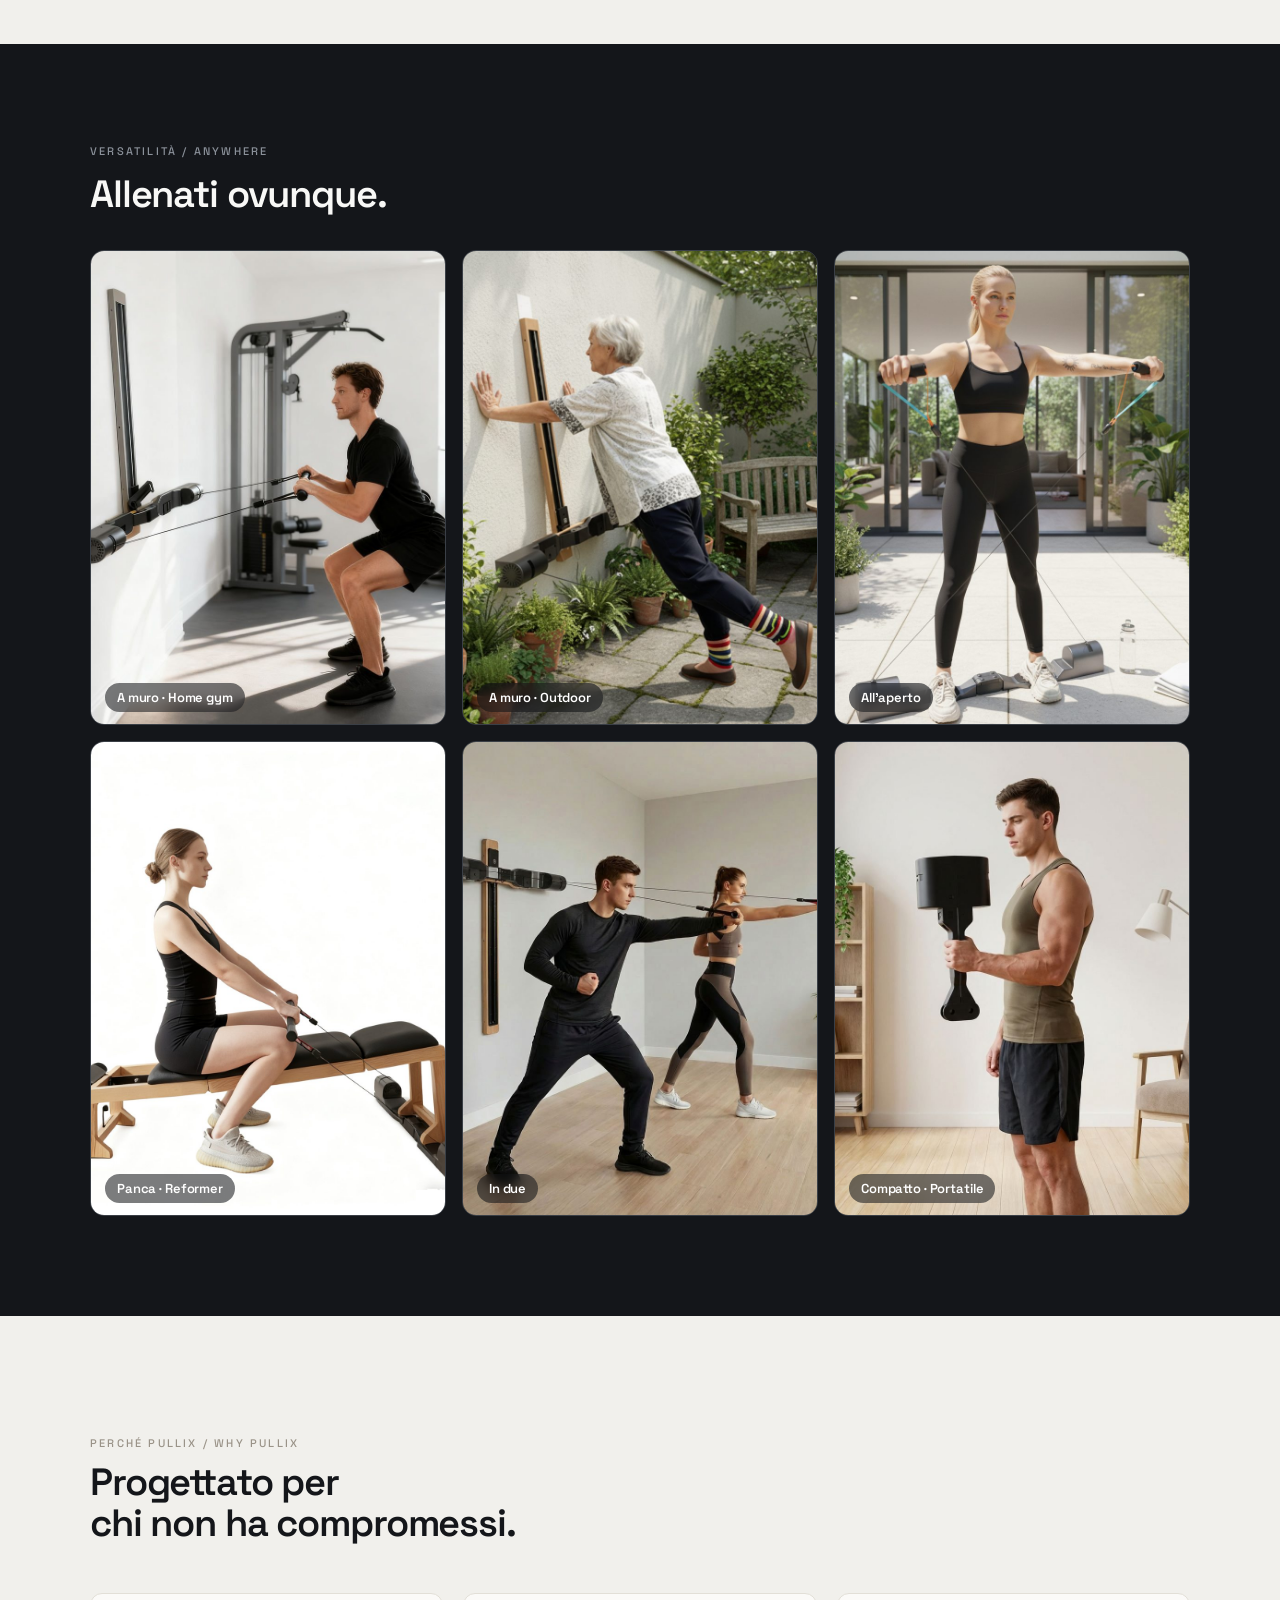
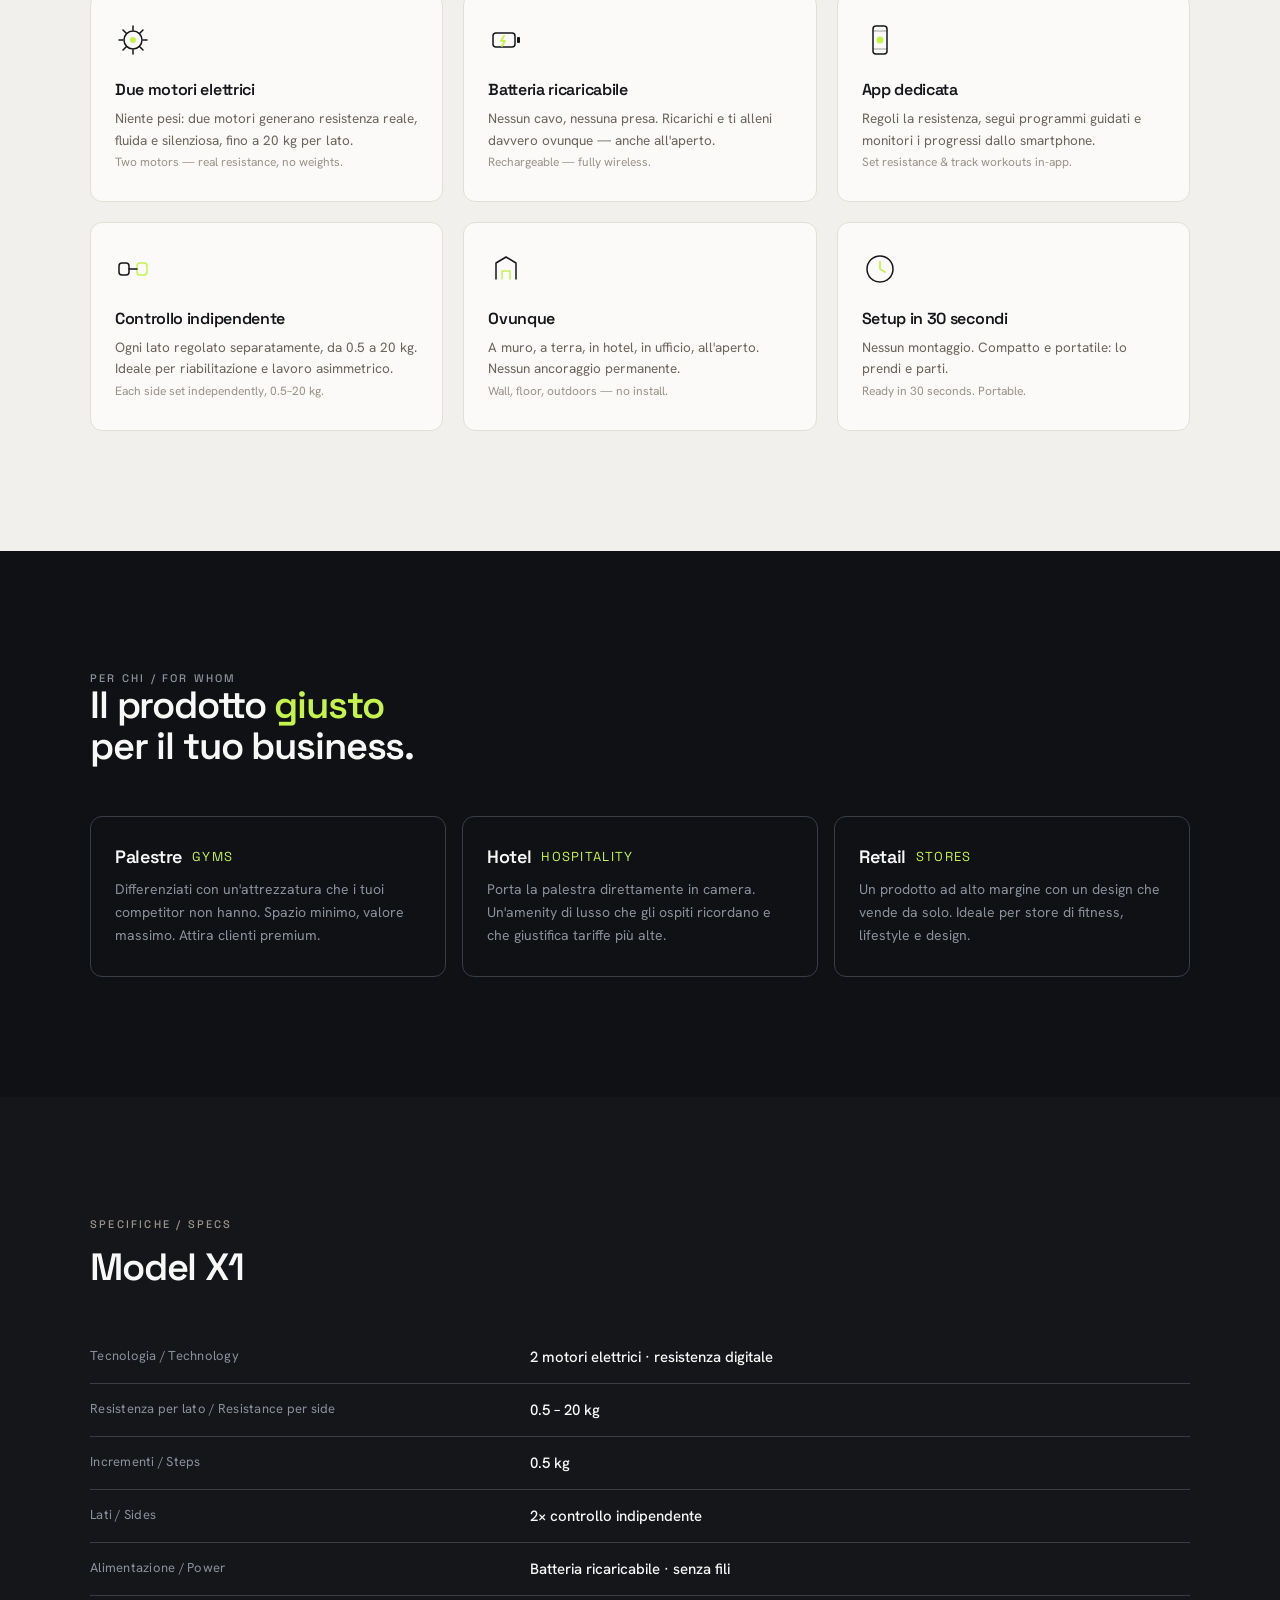
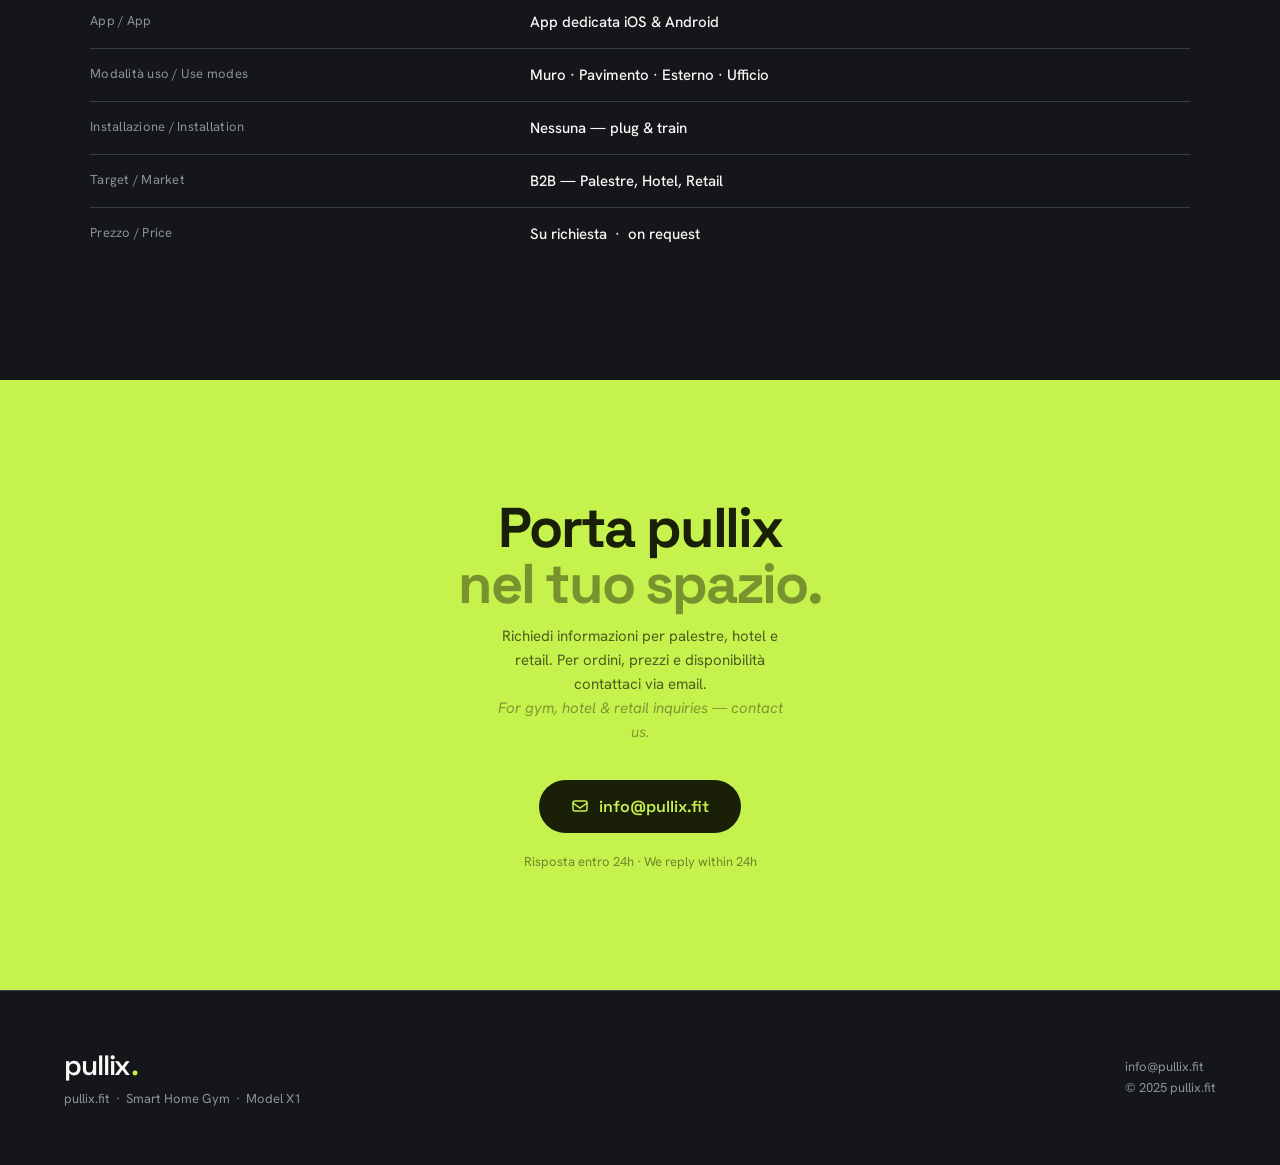
==== commit f7e5d4c6: "Remove price from site (show "on request") Co-Authored-By: Claude Sonnet 4.6 <noreply@anthropic.com>" ====
--- a/index.html
+++ b/index.html
@@ -738,7 +738,7 @@
         </tr>
         <tr>
           <td>Prezzo / Price</td>
-          <td>Da €&nbsp;1.000 &nbsp;·&nbsp; from €&nbsp;1,000</td>
+          <td>Su richiesta &nbsp;·&nbsp; on request</td>
         </tr>
       </table>
     </div>
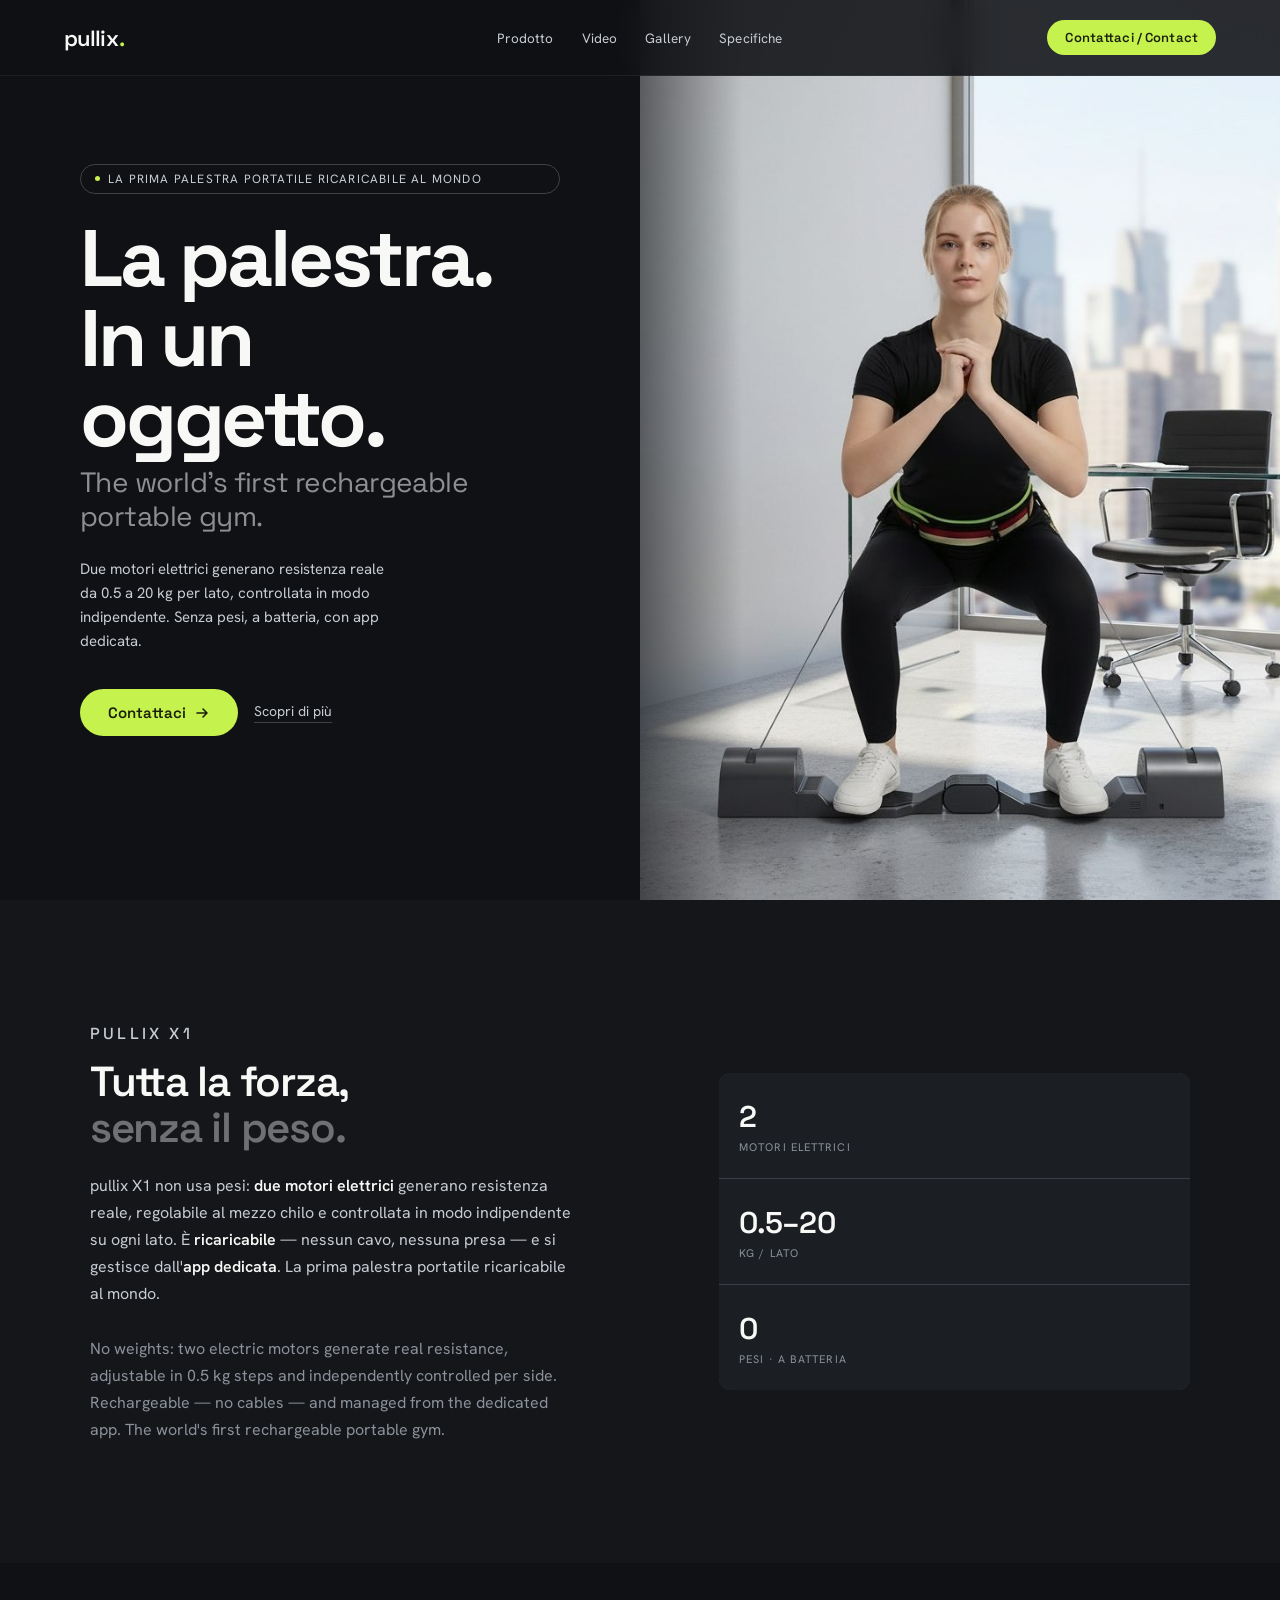
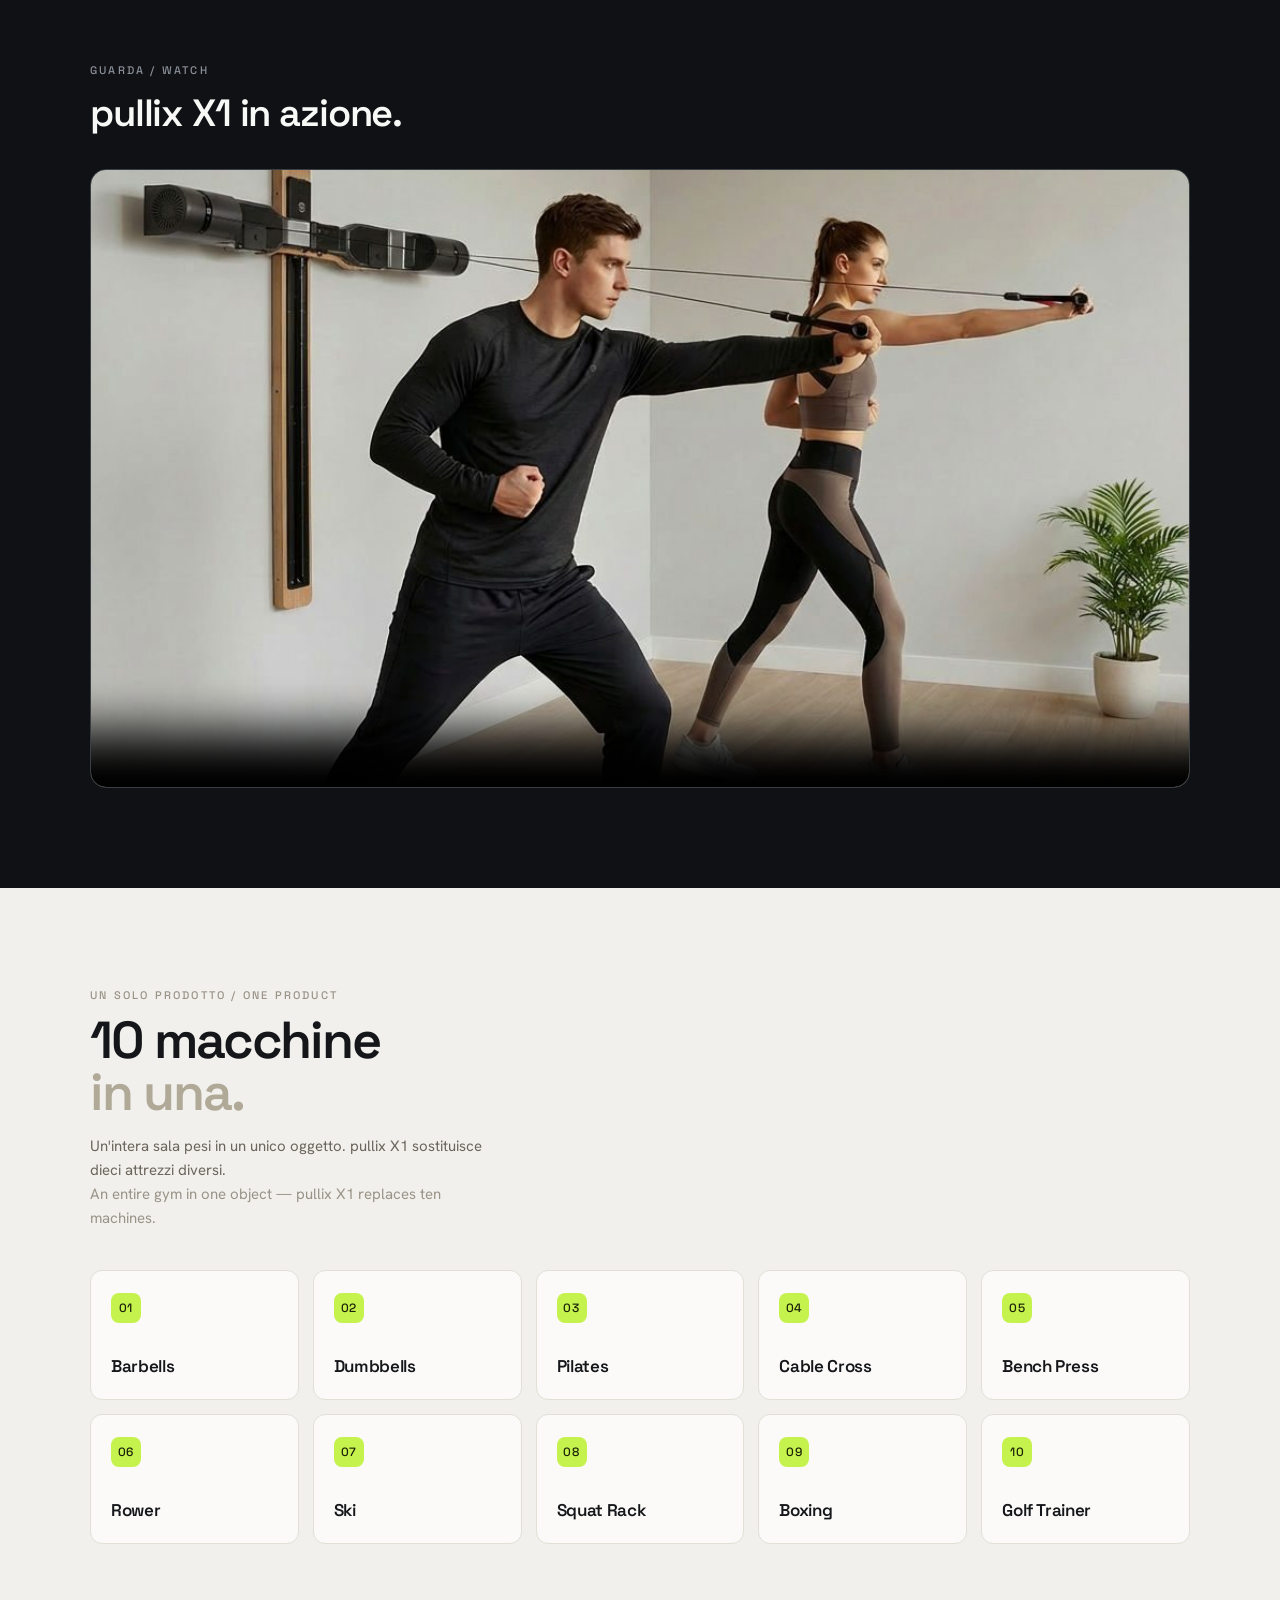
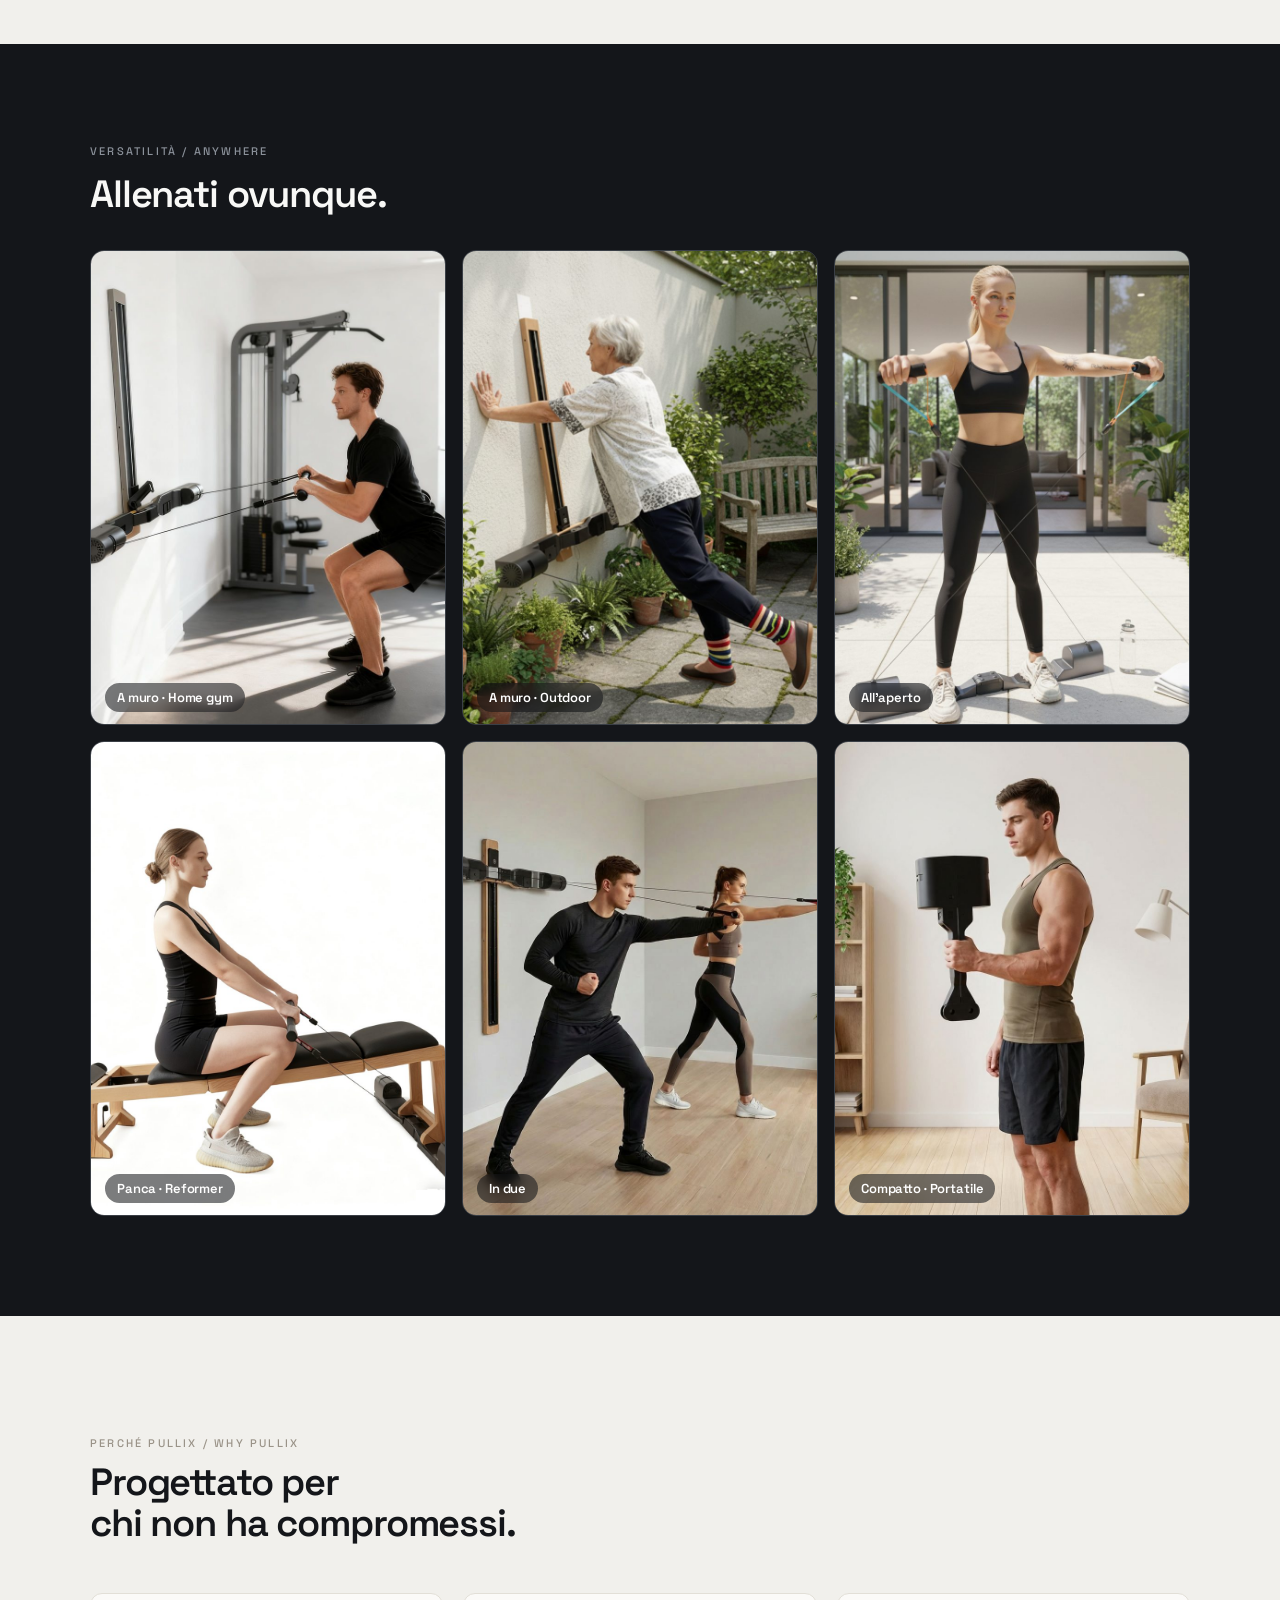
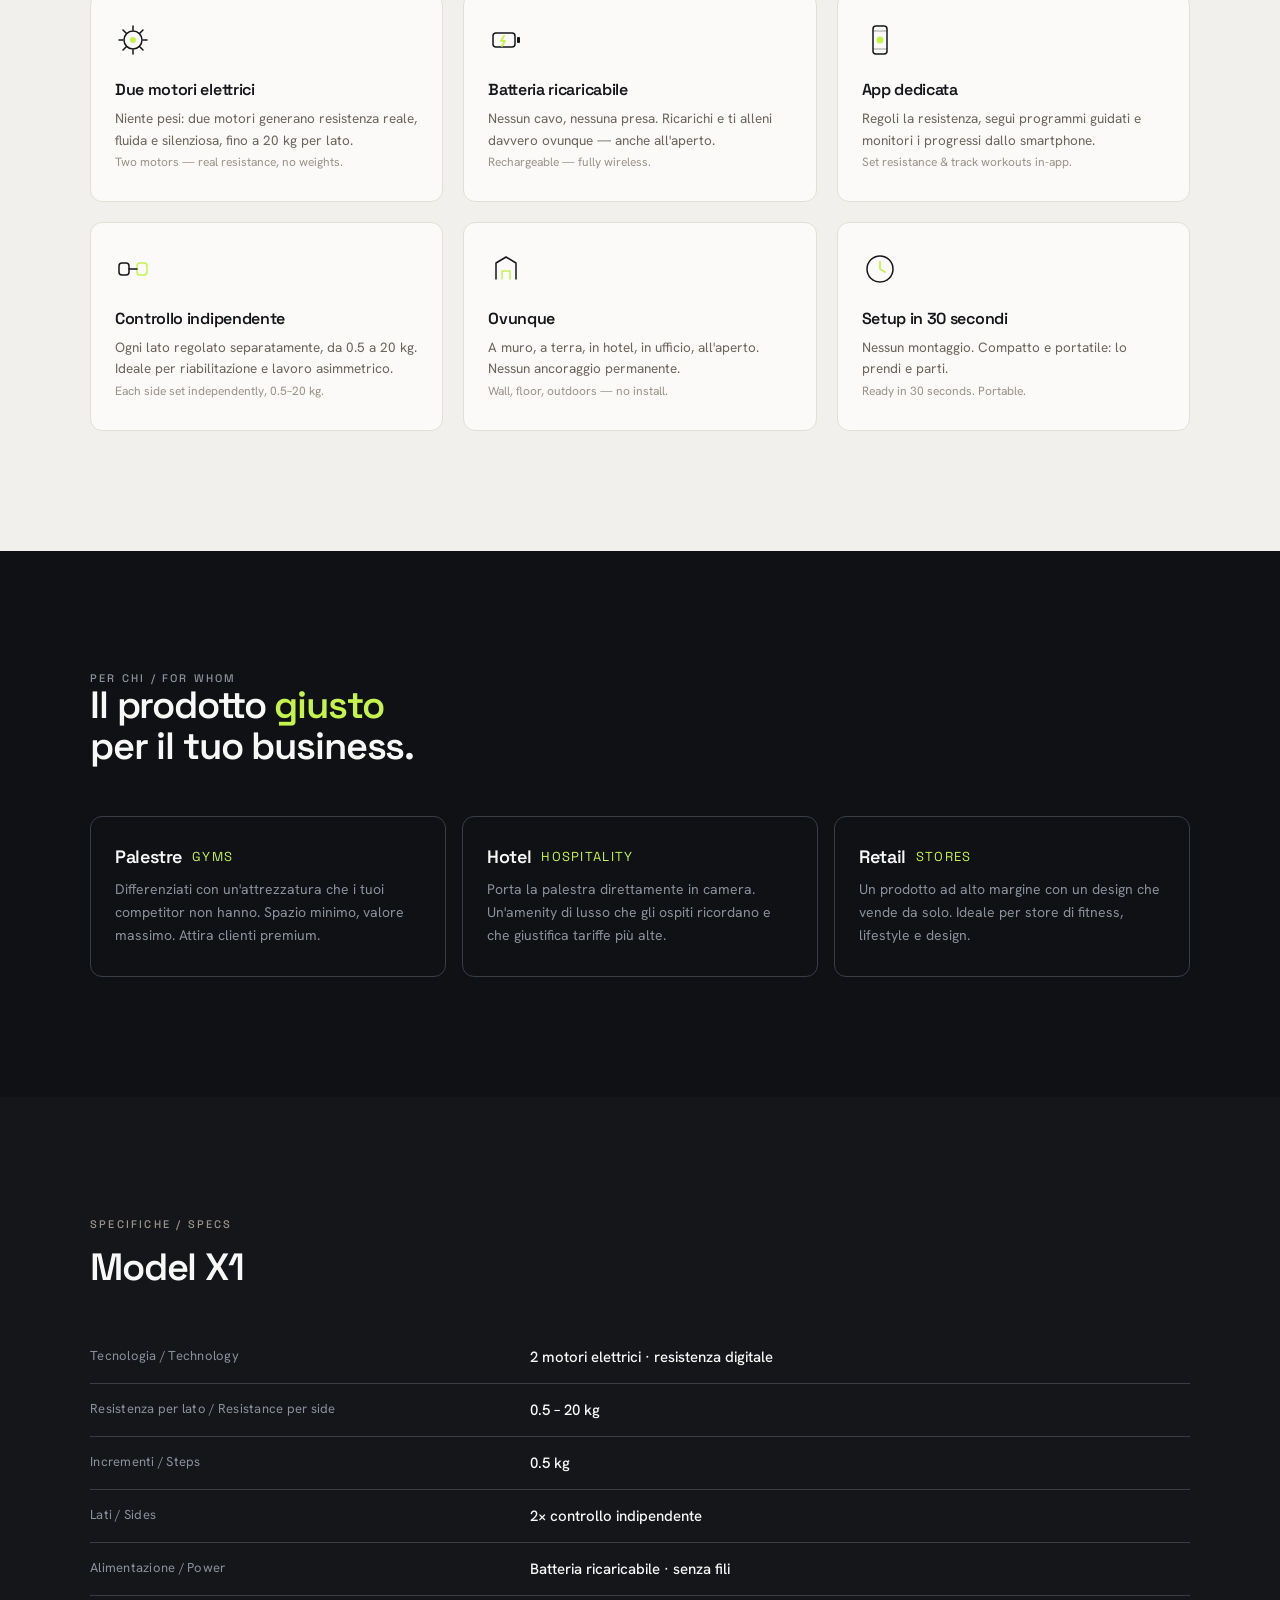
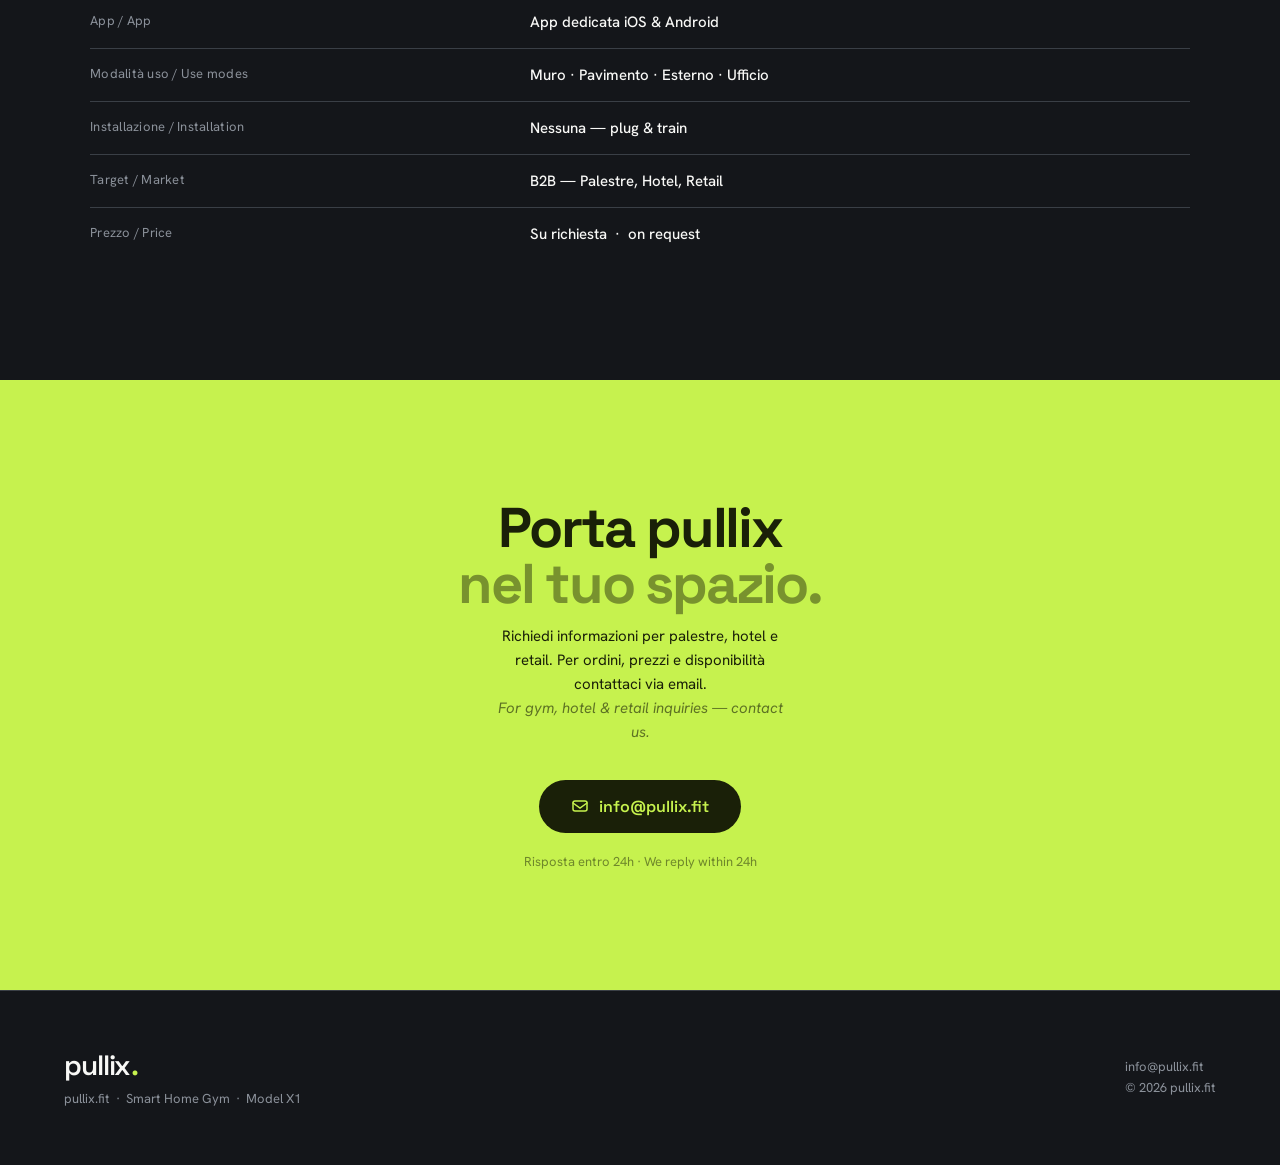
==== commit 71b8f8ec: "Improve site: privacy cleanup, SEO, nav links, scroll animations - Remove design handoff bundle (cha" ====
--- a/index.html
+++ b/index.html
@@ -27,6 +27,34 @@
   <meta name="twitter:image" content="https://pullix.fit/og-image.jpg?v=1">
 
   <link rel="canonical" href="https://pullix.fit/">
+  <link rel="icon" type="image/svg+xml" href="favicon.svg">
+  <link rel="apple-touch-icon" href="apple-touch-icon.png">
+  <meta name="theme-color" content="#0F1114">
+
+  <!-- Structured data -->
+  <script type="application/ld+json">
+  {
+    "@context": "https://schema.org",
+    "@graph": [
+      {
+        "@type": "Organization",
+        "name": "pullix",
+        "url": "https://pullix.fit/",
+        "email": "info@pullix.fit",
+        "logo": "https://pullix.fit/apple-touch-icon.png"
+      },
+      {
+        "@type": "Product",
+        "name": "pullix X1",
+        "brand": { "@type": "Brand", "name": "pullix" },
+        "description": "La prima palestra portatile ricaricabile al mondo. Due motori elettrici, resistenza 0.5–20 kg per lato, batteria ricaricabile e app dedicata.",
+        "image": "https://pullix.fit/og-image.jpg",
+        "url": "https://pullix.fit/"
+      }
+    ]
+  }
+  </script>
+
   <link rel="preconnect" href="https://fonts.googleapis.com">
   <link rel="preconnect" href="https://fonts.gstatic.com" crossorigin>
   <link href="https://fonts.googleapis.com/css2?family=Space+Grotesk:wght@400;500;600;700&family=Hanken+Grotesk:wght@400;500;600&display=swap" rel="stylesheet">
@@ -48,9 +76,23 @@
       --b: 'Hanken Grotesk', sans-serif;
     }
 
-    html { scroll-behavior: smooth; }
+    html { scroll-behavior: smooth; scroll-padding-top: 76px; }
     body { font-family: var(--b); background: var(--dark); color: var(--white); overflow-x: hidden; }
     ::selection { background: var(--volt); color: var(--volt-dark); }
+
+    a:focus-visible, button:focus-visible, video:focus-visible {
+      outline: 2px solid var(--volt); outline-offset: 3px; border-radius: 4px;
+    }
+
+    /* ── REVEAL ON SCROLL ── */
+    .reveal { opacity: 0; transform: translateY(20px); transition: opacity .7s ease, transform .7s ease; }
+    .reveal.in { opacity: 1; transform: none; }
+
+    @media (prefers-reduced-motion: reduce) {
+      html { scroll-behavior: auto; }
+      .reveal { opacity: 1; transform: none; transition: none; }
+      .ph img, .machine { transition: none; }
+    }
 
     /* ── NAV ── */
     nav {
@@ -69,6 +111,8 @@
     }
     .logo span { color: var(--volt); }
 
+    .nav-links { display: none; }
+
     .nav-cta {
       background: var(--volt); color: var(--volt-dark);
       font-family: var(--d); font-weight: 600; font-size: 13px;
@@ -432,6 +476,16 @@
     /* ── DESKTOP TWEAKS ── */
     @media (min-width: 768px) {
       nav { padding: 20px 48px; }
+
+      .nav-links {
+        display: flex; align-items: center; gap: 28px;
+        position: absolute; left: 50%; transform: translateX(-50%);
+      }
+      .nav-links a {
+        font-size: 13.5px; color: var(--light); text-decoration: none;
+        letter-spacing: 0.01em; transition: color .15s;
+      }
+      .nav-links a:hover { color: var(--white); }
 
       .hero { flex-direction: row; min-height: 100vh; align-items: stretch; }
       .hero-content {
@@ -487,6 +541,12 @@
   <!-- NAV -->
   <nav>
     <a class="logo" href="#">pullix<span>.</span></a>
+    <div class="nav-links">
+      <a href="#product">Prodotto</a>
+      <a href="#video">Video</a>
+      <a href="#gallery">Gallery</a>
+      <a href="#specs">Specifiche</a>
+    </div>
     <a class="nav-cta" href="#contact">Contattaci / Contact</a>
   </nav>
 
@@ -509,7 +569,7 @@
       </div>
     </div>
     <div class="hero-media">
-      <img src="assets/office.jpg" alt="pullix X1 — smart home gym in uso" loading="eager">
+      <img src="assets/office.jpg" alt="pullix X1 — smart home gym in uso" loading="eager" fetchpriority="high" decoding="async">
     </div>
   </section>
 
@@ -577,33 +637,33 @@
   </section>
 
   <!-- GALLERY / VERSATILITY -->
-  <section class="gallery">
+  <section class="gallery" id="gallery">
     <div class="gallery-inner">
       <p class="section-label" style="color:var(--gray);">Versatilità / Anywhere</p>
       <h2>Allenati ovunque.</h2>
       <div class="gallery-grid">
         <figure class="ph">
-          <img src="assets/wall-home.jpg" alt="pullix X1 montato a muro in home gym" loading="lazy">
+          <img src="assets/wall-home.jpg" alt="pullix X1 montato a muro in home gym" loading="lazy" decoding="async">
           <figcaption>A muro · Home gym</figcaption>
         </figure>
         <figure class="ph">
-          <img src="assets/wall-garden.jpg" alt="pullix X1 a muro usato in giardino" loading="lazy">
+          <img src="assets/wall-garden.jpg" alt="pullix X1 a muro usato in giardino" loading="lazy" decoding="async">
           <figcaption>A muro · Outdoor</figcaption>
         </figure>
         <figure class="ph">
-          <img src="assets/outdoor.jpg" alt="pullix X1 usato all'aperto" loading="lazy">
+          <img src="assets/outdoor.jpg" alt="pullix X1 usato all'aperto" loading="lazy" decoding="async">
           <figcaption>All'aperto</figcaption>
         </figure>
         <figure class="ph">
-          <img src="assets/bench.jpg" alt="pullix X1 con panca reformer" loading="lazy">
+          <img src="assets/bench.jpg" alt="pullix X1 con panca reformer" loading="lazy" decoding="async">
           <figcaption>Panca · Reformer</figcaption>
         </figure>
         <figure class="ph">
-          <img src="assets/wall-duo.jpg" alt="Due persone si allenano con pullix X1" loading="lazy">
+          <img src="assets/wall-duo.jpg" alt="Due persone si allenano con pullix X1" loading="lazy" decoding="async">
           <figcaption>In due</figcaption>
         </figure>
         <figure class="ph">
-          <img src="assets/portable.jpg" alt="pullix X1 compatto e portatile" loading="lazy">
+          <img src="assets/portable.jpg" alt="pullix X1 compatto e portatile" loading="lazy" decoding="async">
           <figcaption>Compatto · Portatile</figcaption>
         </figure>
       </div>
@@ -695,7 +755,7 @@
   </section>
 
   <!-- TECH SPECS -->
-  <section class="techspecs">
+  <section class="techspecs" id="specs">
     <div class="techspecs-inner">
       <p class="section-label">Specifiche / Specs</p>
       <h2>Model X1</h2>
@@ -761,8 +821,40 @@
       <div class="footer-logo">pullix<span>.</span></div>
       <p style="margin-top:6px;">pullix.fit &nbsp;·&nbsp; Smart Home Gym &nbsp;·&nbsp; Model X1</p>
     </div>
-    <p><a href="mailto:info@pullix.fit">info@pullix.fit</a><br>© 2025 pullix.fit</p>
+    <p><a href="mailto:info@pullix.fit">info@pullix.fit</a><br>© 2026 pullix.fit</p>
   </footer>
+
+  <script>
+    (function () {
+      var reduced = window.matchMedia('(prefers-reduced-motion: reduce)').matches;
+      if (reduced || !('IntersectionObserver' in window)) return;
+
+      var targets = document.querySelectorAll(
+        '.intro-text, .specs-row, .video-frame, .machine, .ph, .feat, .audience-card, .specs-table, ' +
+        '.cta-section h2, .cta-section .cta-sub, .cta-section .btn-dark'
+      );
+
+      var perParent = {};
+      targets.forEach(function (el) {
+        el.classList.add('reveal');
+        var key = el.parentNode;
+        var i = (perParent.set = perParent.set || new Map()).get(key) || 0;
+        perParent.set.set(key, i + 1);
+        el.style.transitionDelay = Math.min(i * 60, 360) + 'ms';
+      });
+
+      var io = new IntersectionObserver(function (entries) {
+        entries.forEach(function (entry) {
+          if (entry.isIntersecting) {
+            entry.target.classList.add('in');
+            io.unobserve(entry.target);
+          }
+        });
+      }, { threshold: 0.12, rootMargin: '0px 0px -8% 0px' });
+
+      targets.forEach(function (el) { io.observe(el); });
+    })();
+  </script>
 
 </body>
 </html>
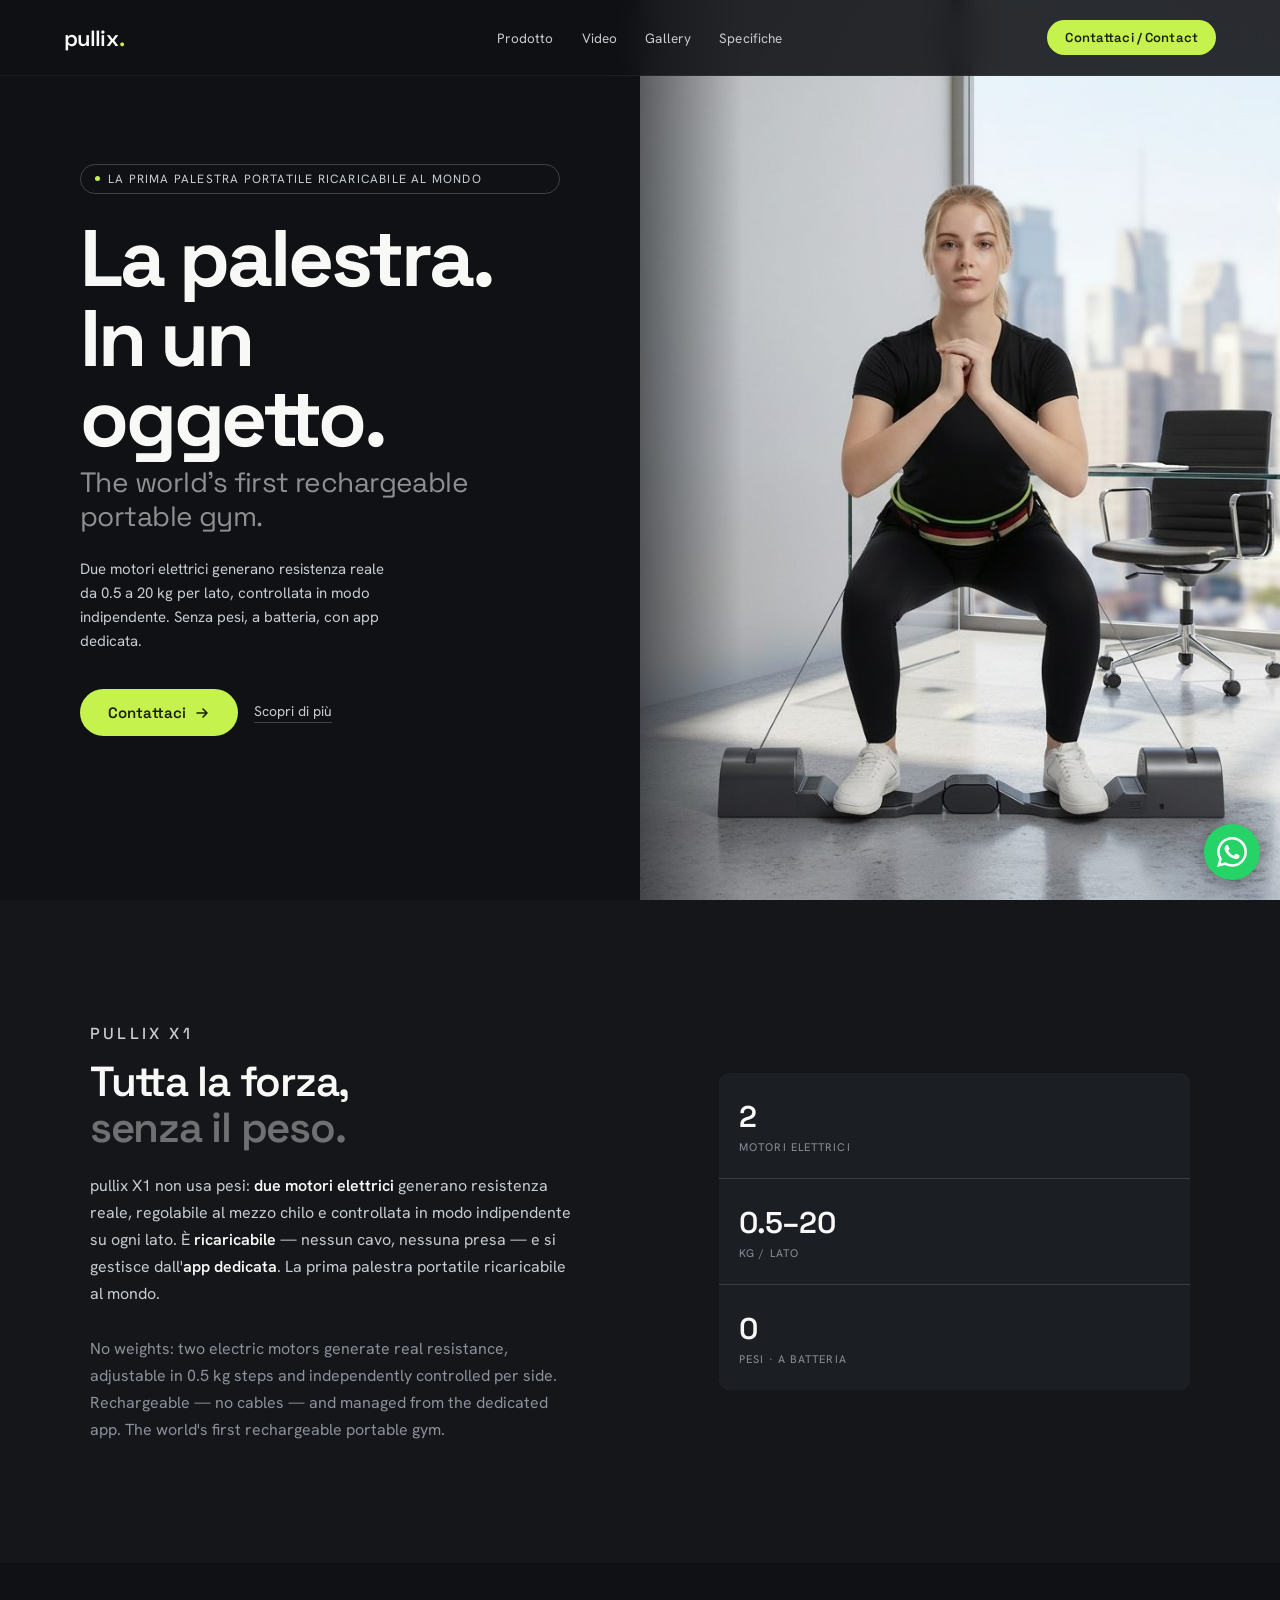
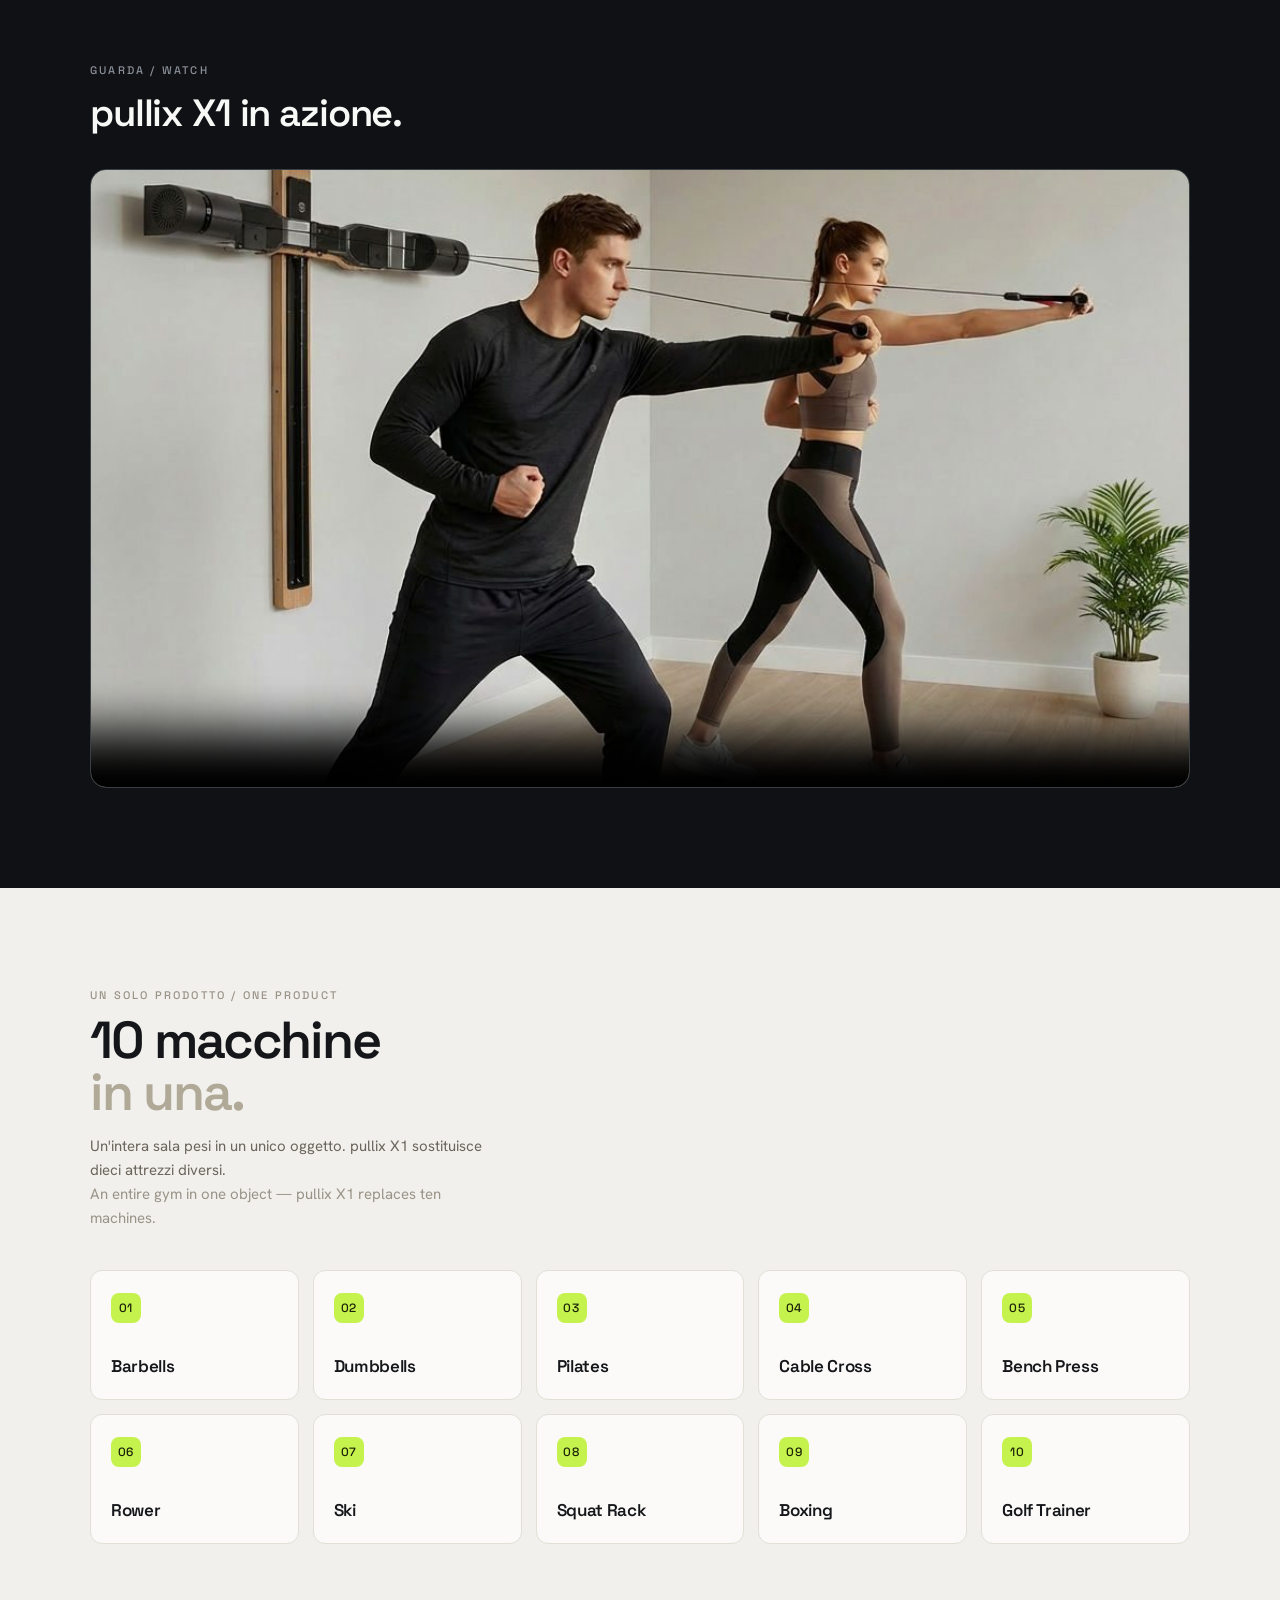
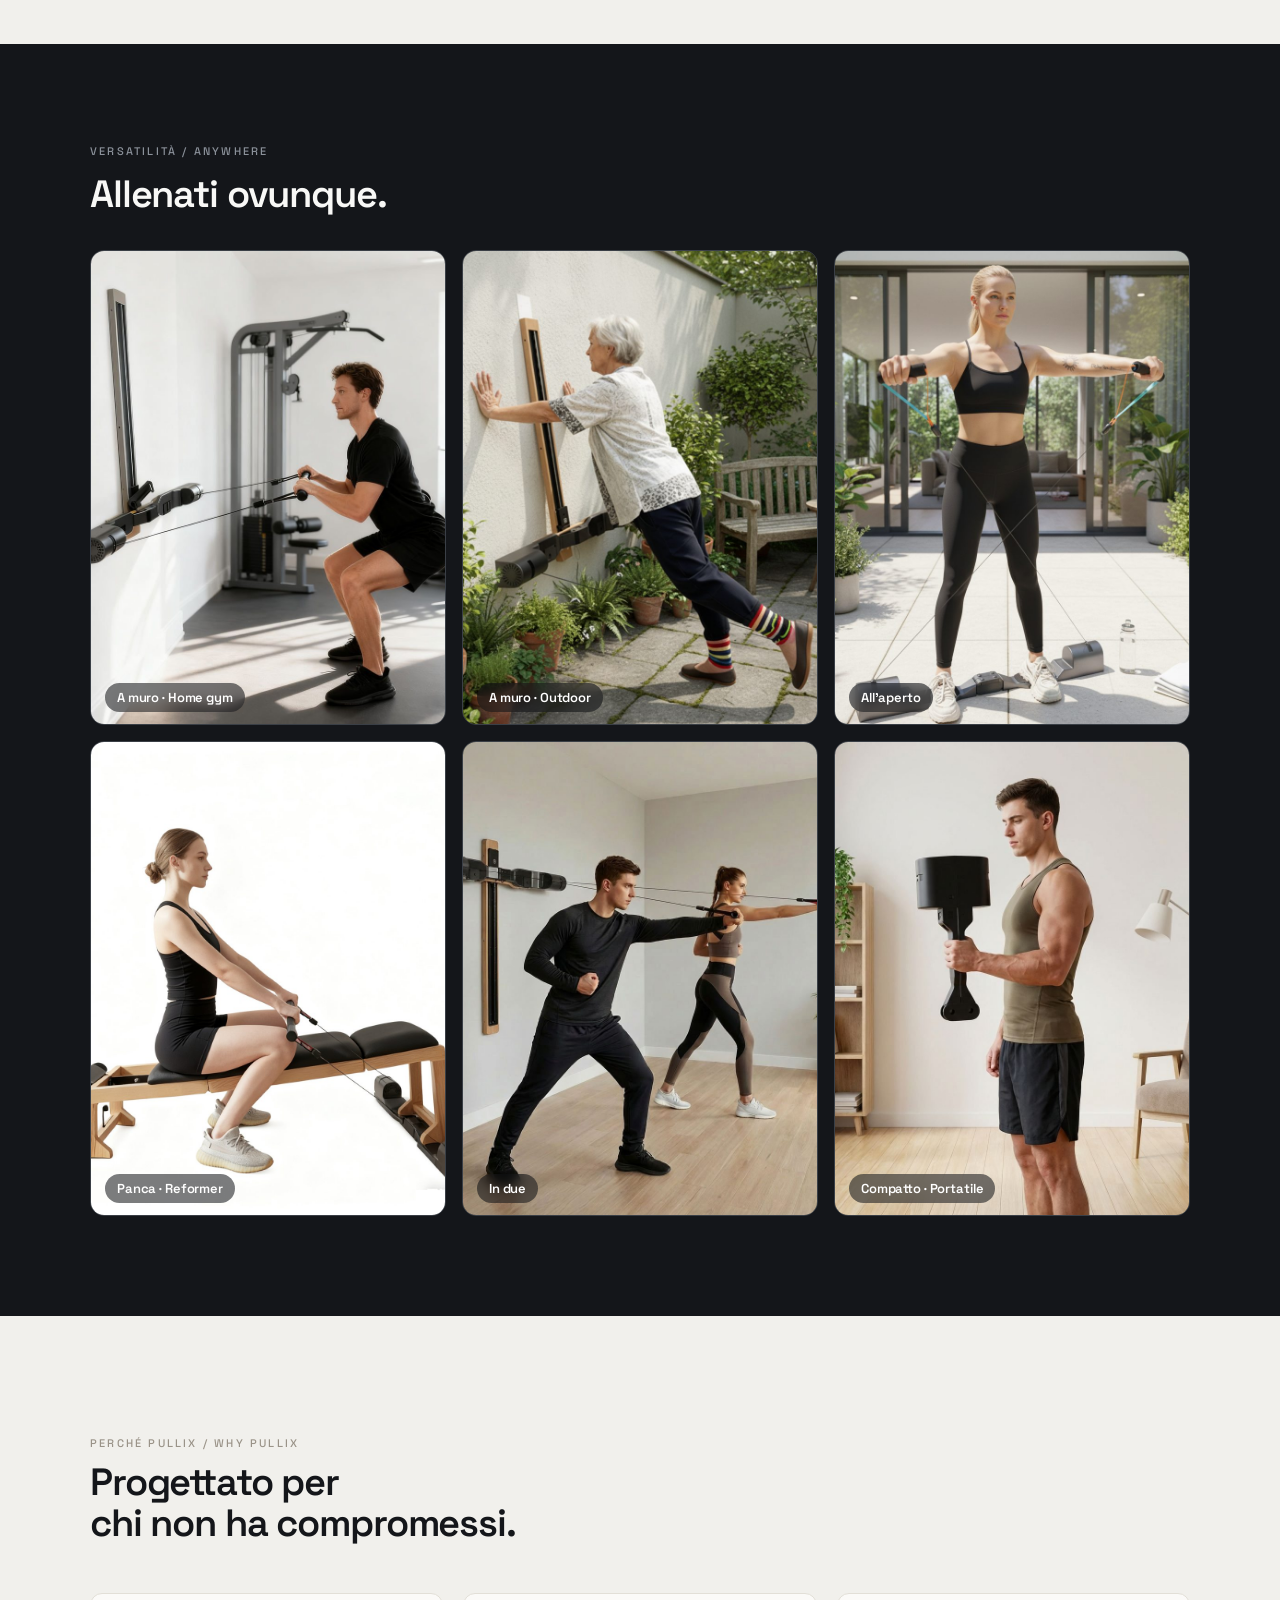
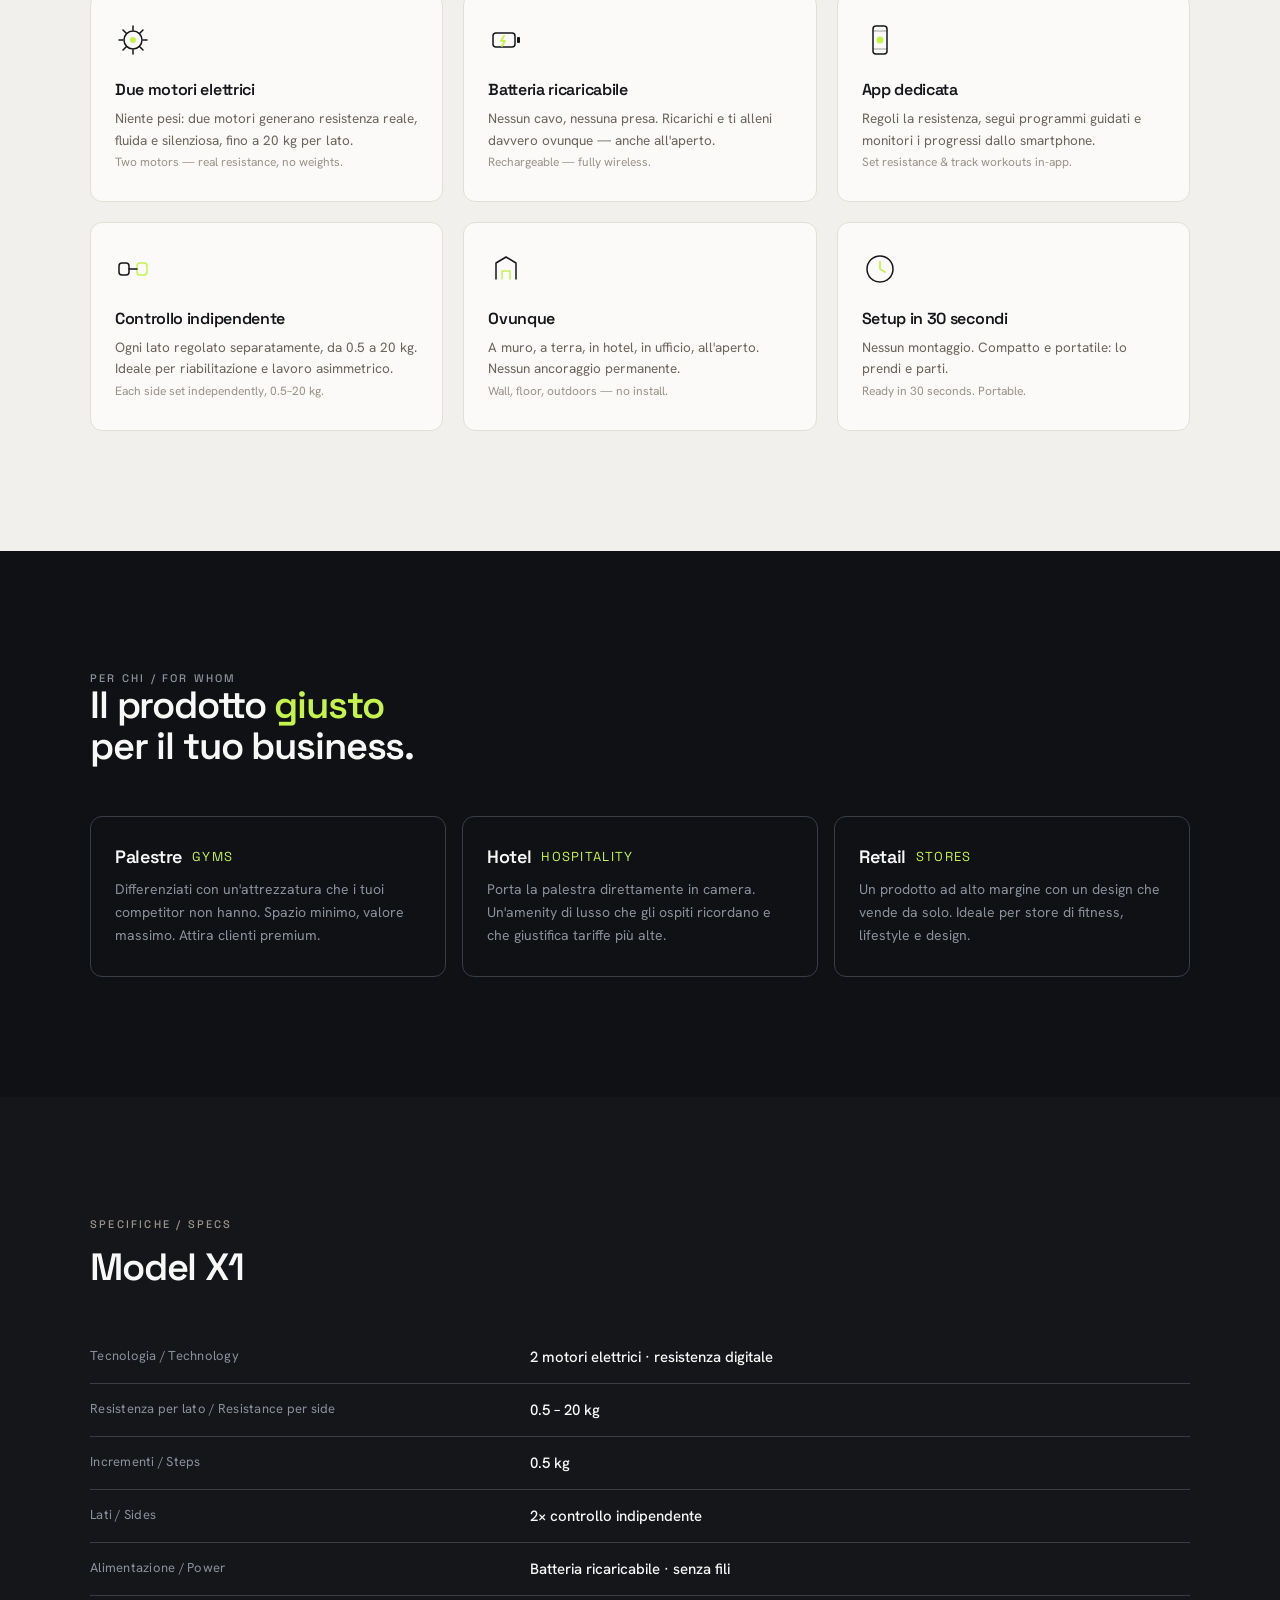
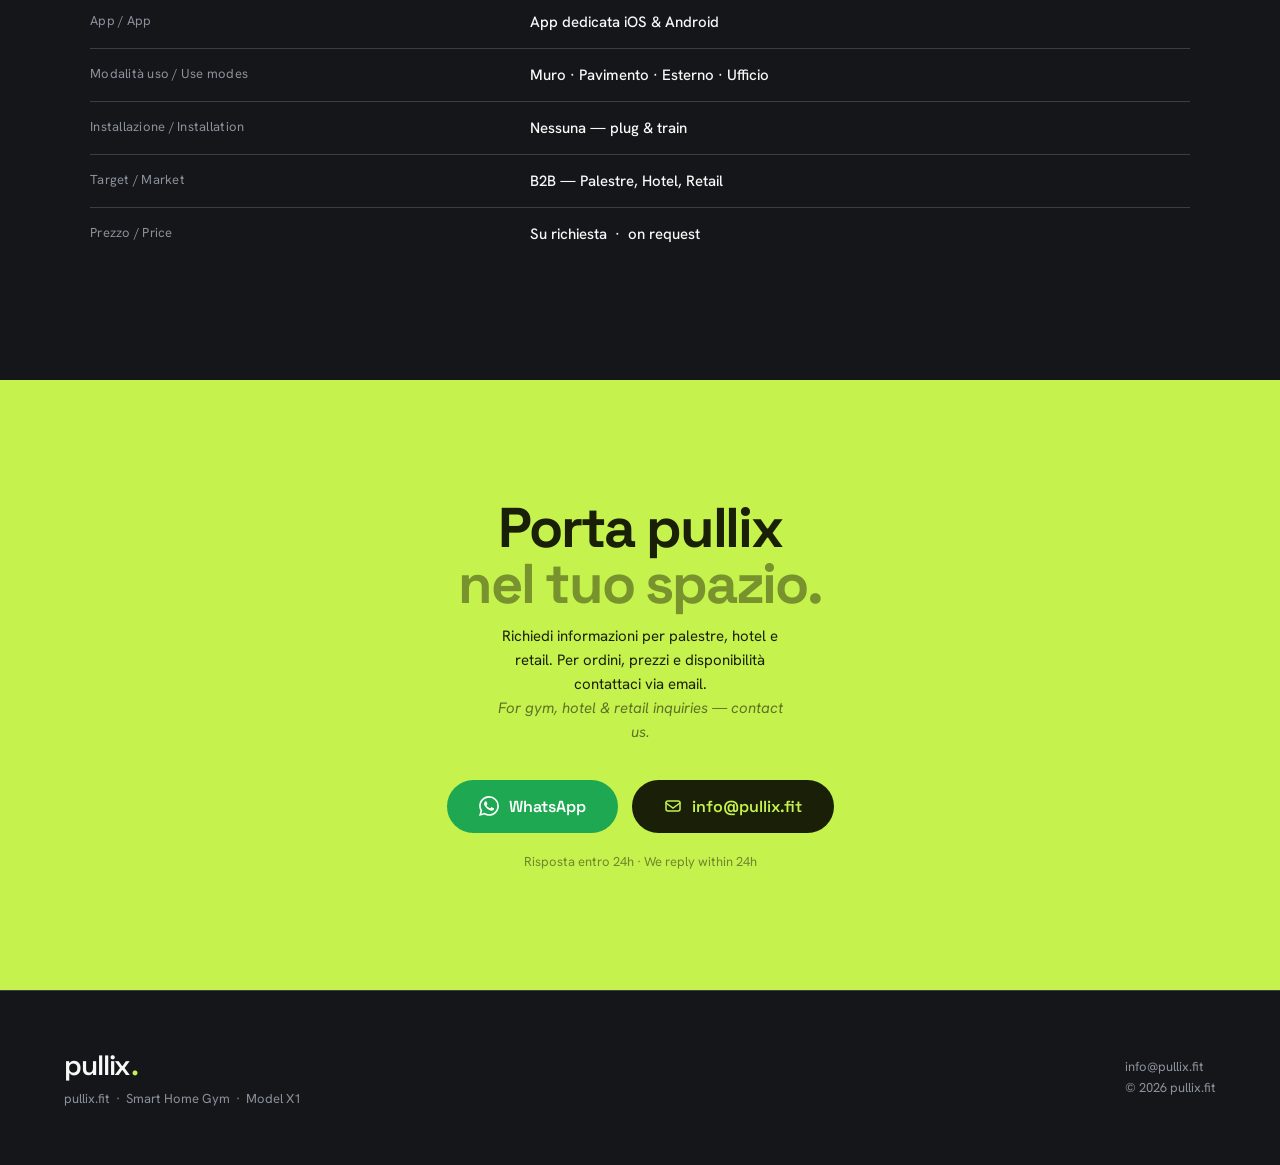
==== commit 20e74805: "Add WhatsApp contact: floating button + CTA section button Links to wa.me with prefilled message in " ====
--- a/index.html
+++ b/index.html
@@ -472,6 +472,31 @@
       background: rgba(15,17,20,.55); backdrop-filter: blur(6px);
       padding: 6px 12px; border-radius: 100px;
     }
+
+    /* ── WHATSAPP ── */
+    .wa-fab {
+      position: fixed; right: 20px; bottom: 20px; z-index: 99;
+      width: 56px; height: 56px; border-radius: 50%;
+      background: #25D366; color: #fff;
+      display: flex; align-items: center; justify-content: center;
+      box-shadow: 0 4px 16px rgba(0,0,0,.35);
+      transition: transform .15s ease, box-shadow .15s ease;
+    }
+    .wa-fab:hover { transform: scale(1.07); box-shadow: 0 6px 22px rgba(0,0,0,.45); }
+    .wa-fab svg { width: 30px; height: 30px; }
+
+    .cta-actions {
+      display: flex; align-items: center; justify-content: center;
+      gap: 14px; flex-wrap: wrap;
+    }
+    .btn-wa {
+      display: inline-flex; align-items: center; gap: 10px;
+      background: #1DA851; color: #fff;
+      font-family: var(--d); font-weight: 600; font-size: 16px;
+      padding: 16px 32px; border-radius: 100px;
+      text-decoration: none; transition: opacity .15s;
+    }
+    .btn-wa:hover { opacity: .88; }
 
     /* ── DESKTOP TWEAKS ── */
     @media (min-width: 768px) {
@@ -808,10 +833,16 @@
   <section class="cta-section" id="contact">
     <h2>Porta pullix<br><em>nel tuo spazio.</em></h2>
     <p class="cta-sub">Richiedi informazioni per palestre, hotel e retail. Per ordini, prezzi e disponibilità contattaci via email.<br><em style="opacity:.6">For gym, hotel &amp; retail inquiries — contact us.</em></p>
-    <a class="btn-dark" href="mailto:info@pullix.fit">
-      <svg width="18" height="18" fill="none" viewBox="0 0 18 18"><rect x="2" y="4" width="14" height="10" rx="2" stroke="currentColor" stroke-width="1.5"/><path d="M2 6l7 5 7-5" stroke="currentColor" stroke-width="1.5" stroke-linecap="round"/></svg>
-      info@pullix.fit
-    </a>
+    <div class="cta-actions">
+      <a class="btn-wa" href="https://wa.me/393495134895?text=Ciao%21%20Vorrei%20informazioni%20su%20pullix%20X1." target="_blank" rel="noopener">
+        <svg width="20" height="20" viewBox="0 0 24 24" fill="currentColor"><path d="M17.472 14.382c-.297-.149-1.758-.867-2.03-.967-.273-.099-.471-.148-.67.15-.197.297-.767.966-.94 1.164-.173.199-.347.223-.644.075-.297-.15-1.255-.463-2.39-1.475-.883-.788-1.48-1.761-1.653-2.059-.173-.297-.018-.458.13-.606.134-.133.297-.347.446-.52.149-.174.198-.298.297-.497.1-.198.05-.371-.025-.52-.075-.149-.669-1.612-.916-2.207-.242-.579-.487-.5-.669-.51-.173-.008-.371-.01-.57-.01-.198 0-.52.074-.792.372-.272.297-1.04 1.016-1.04 2.479 0 1.462 1.065 2.875 1.213 3.074.149.198 2.096 3.2 5.077 4.487.709.306 1.262.489 1.694.625.712.227 1.36.195 1.871.118.571-.085 1.758-.719 2.006-1.413.248-.694.248-1.289.173-1.413-.074-.124-.272-.198-.57-.347m-5.421 7.403h-.004a9.87 9.87 0 01-5.031-1.378l-.361-.214-3.741.982.998-3.648-.235-.374a9.86 9.86 0 01-1.51-5.26c.001-5.45 4.436-9.884 9.888-9.884 2.64 0 5.122 1.03 6.988 2.898a9.825 9.825 0 012.893 6.994c-.003 5.45-4.437 9.884-9.885 9.884m8.413-18.297A11.815 11.815 0 0012.05 0C5.495 0 .16 5.335.157 11.892c0 2.096.547 4.142 1.588 5.945L.057 24l6.305-1.654a11.882 11.882 0 005.683 1.448h.005c6.554 0 11.89-5.335 11.893-11.893a11.821 11.821 0 00-3.48-8.413z"/></svg>
+        WhatsApp
+      </a>
+      <a class="btn-dark" href="mailto:info@pullix.fit">
+        <svg width="18" height="18" fill="none" viewBox="0 0 18 18"><rect x="2" y="4" width="14" height="10" rx="2" stroke="currentColor" stroke-width="1.5"/><path d="M2 6l7 5 7-5" stroke="currentColor" stroke-width="1.5" stroke-linecap="round"/></svg>
+        info@pullix.fit
+      </a>
+    </div>
     <p class="cta-note">Risposta entro 24h · We reply within 24h</p>
   </section>
 
@@ -824,6 +855,11 @@
     <p><a href="mailto:info@pullix.fit">info@pullix.fit</a><br>© 2026 pullix.fit</p>
   </footer>
 
+  <!-- WHATSAPP FAB -->
+  <a class="wa-fab" href="https://wa.me/393495134895?text=Ciao%21%20Vorrei%20informazioni%20su%20pullix%20X1." target="_blank" rel="noopener" aria-label="Scrivici su WhatsApp">
+    <svg viewBox="0 0 24 24" fill="currentColor" aria-hidden="true"><path d="M17.472 14.382c-.297-.149-1.758-.867-2.03-.967-.273-.099-.471-.148-.67.15-.197.297-.767.966-.94 1.164-.173.199-.347.223-.644.075-.297-.15-1.255-.463-2.39-1.475-.883-.788-1.48-1.761-1.653-2.059-.173-.297-.018-.458.13-.606.134-.133.297-.347.446-.52.149-.174.198-.298.297-.497.1-.198.05-.371-.025-.52-.075-.149-.669-1.612-.916-2.207-.242-.579-.487-.5-.669-.51-.173-.008-.371-.01-.57-.01-.198 0-.52.074-.792.372-.272.297-1.04 1.016-1.04 2.479 0 1.462 1.065 2.875 1.213 3.074.149.198 2.096 3.2 5.077 4.487.709.306 1.262.489 1.694.625.712.227 1.36.195 1.871.118.571-.085 1.758-.719 2.006-1.413.248-.694.248-1.289.173-1.413-.074-.124-.272-.198-.57-.347m-5.421 7.403h-.004a9.87 9.87 0 01-5.031-1.378l-.361-.214-3.741.982.998-3.648-.235-.374a9.86 9.86 0 01-1.51-5.26c.001-5.45 4.436-9.884 9.888-9.884 2.64 0 5.122 1.03 6.988 2.898a9.825 9.825 0 012.893 6.994c-.003 5.45-4.437 9.884-9.885 9.884m8.413-18.297A11.815 11.815 0 0012.05 0C5.495 0 .16 5.335.157 11.892c0 2.096.547 4.142 1.588 5.945L.057 24l6.305-1.654a11.882 11.882 0 005.683 1.448h.005c6.554 0 11.89-5.335 11.893-11.893a11.821 11.821 0 00-3.48-8.413z"/></svg>
+  </a>
+
   <script>
     (function () {
       var reduced = window.matchMedia('(prefers-reduced-motion: reduce)').matches;
@@ -831,7 +867,7 @@
 
       var targets = document.querySelectorAll(
         '.intro-text, .specs-row, .video-frame, .machine, .ph, .feat, .audience-card, .specs-table, ' +
-        '.cta-section h2, .cta-section .cta-sub, .cta-section .btn-dark'
+        '.cta-section h2, .cta-section .cta-sub, .cta-section .cta-actions'
       );
 
       var perParent = {};
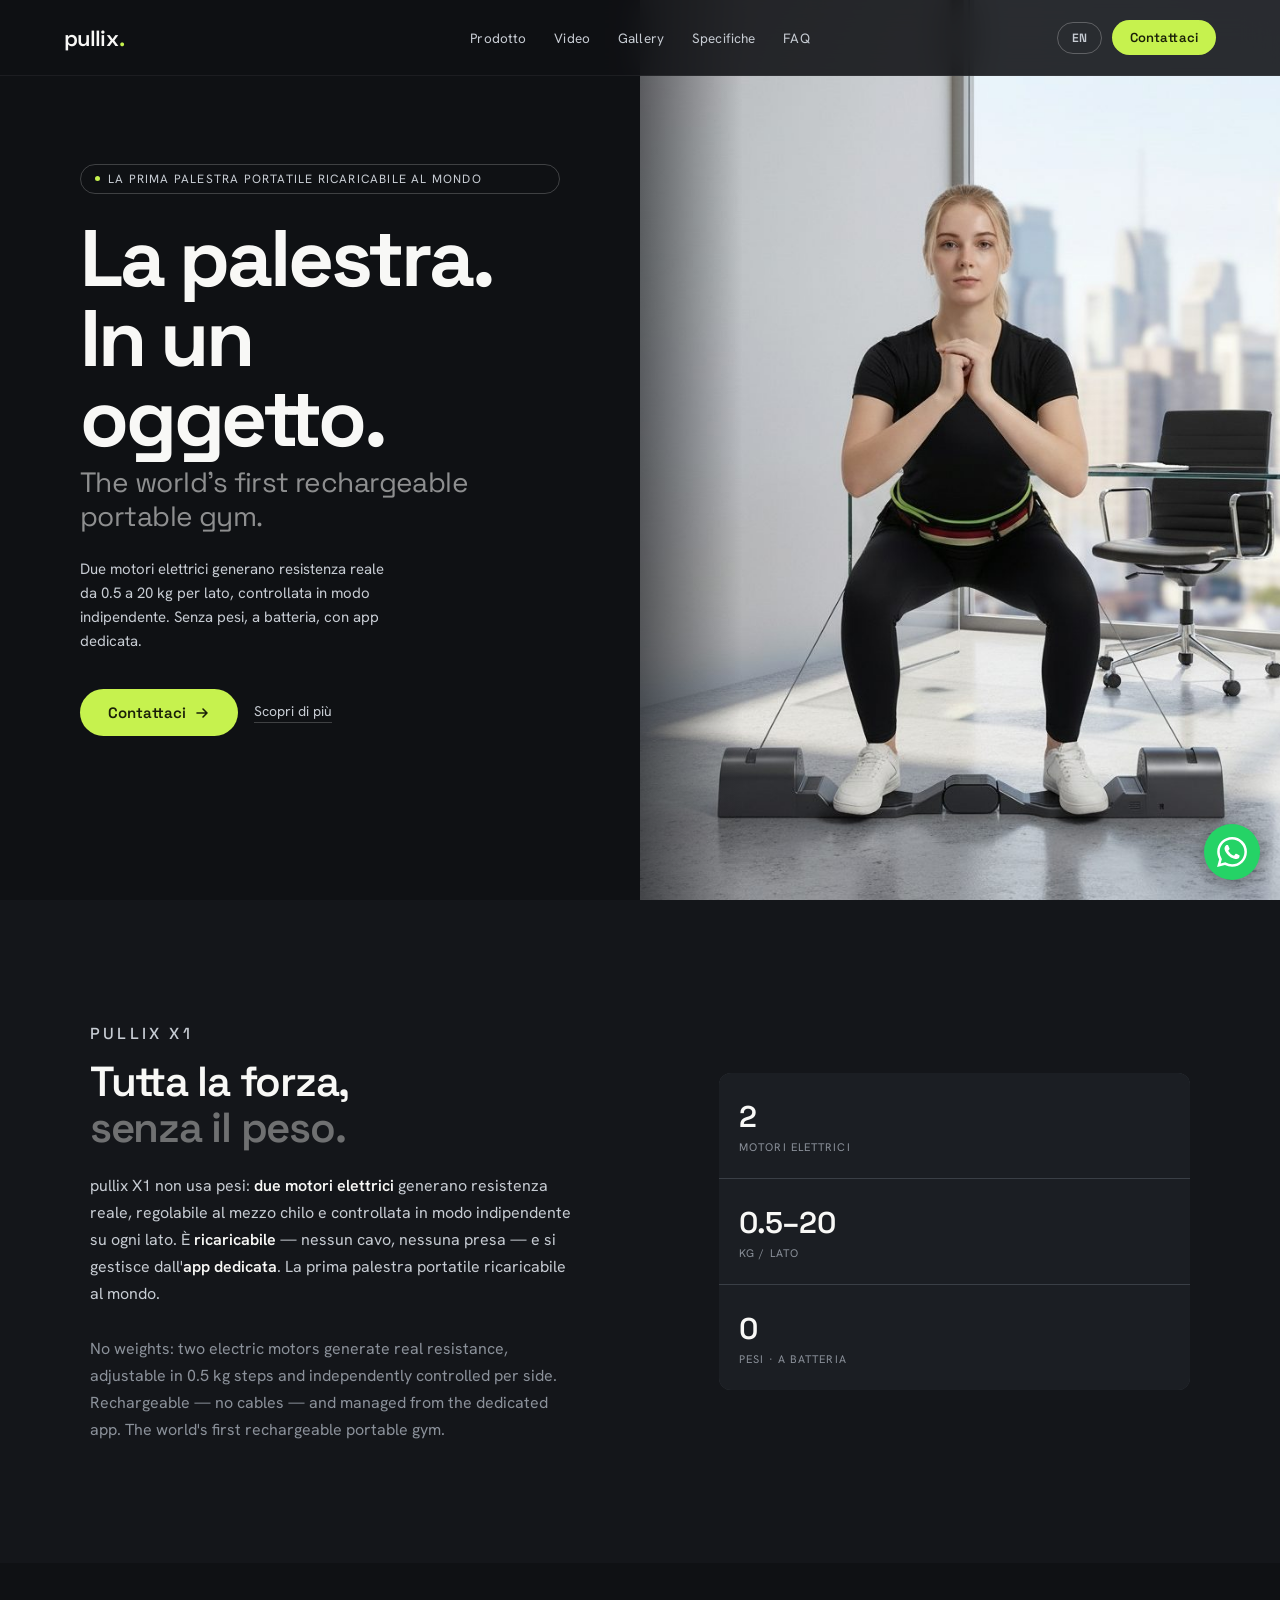
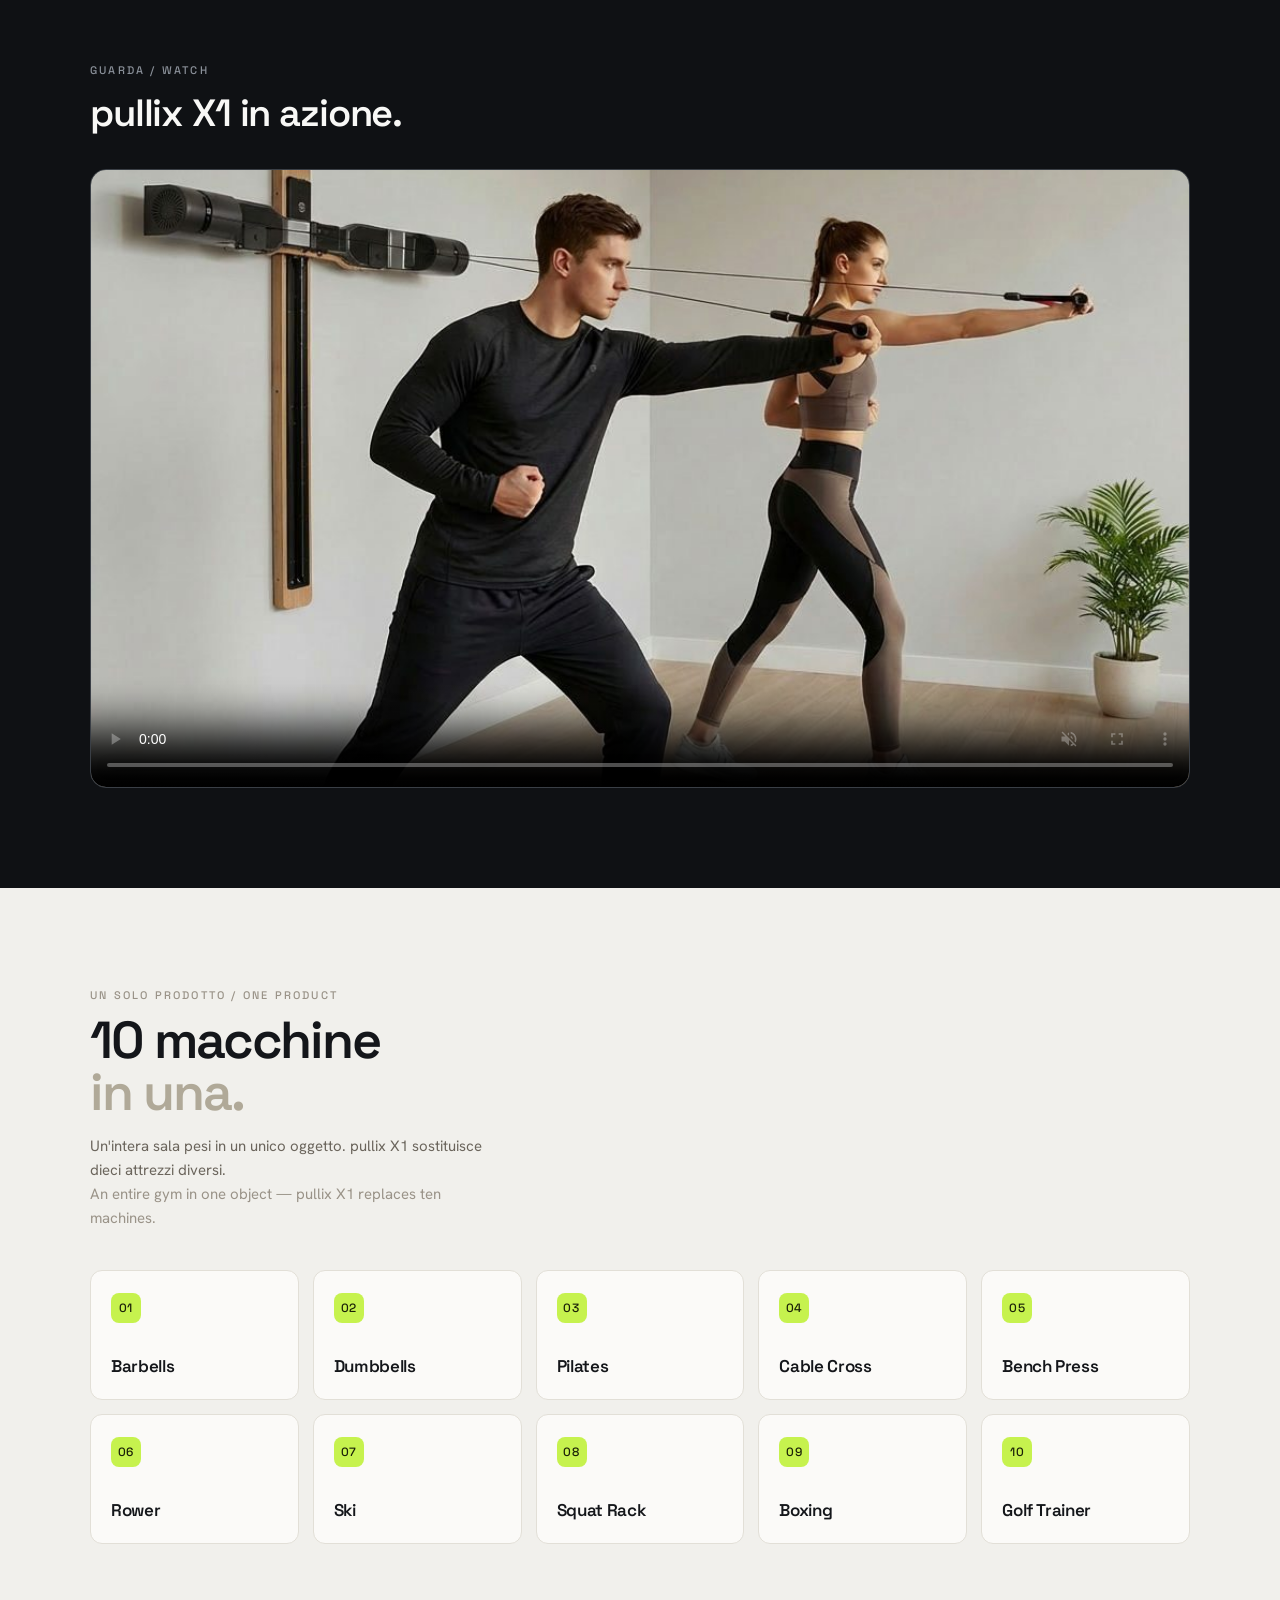
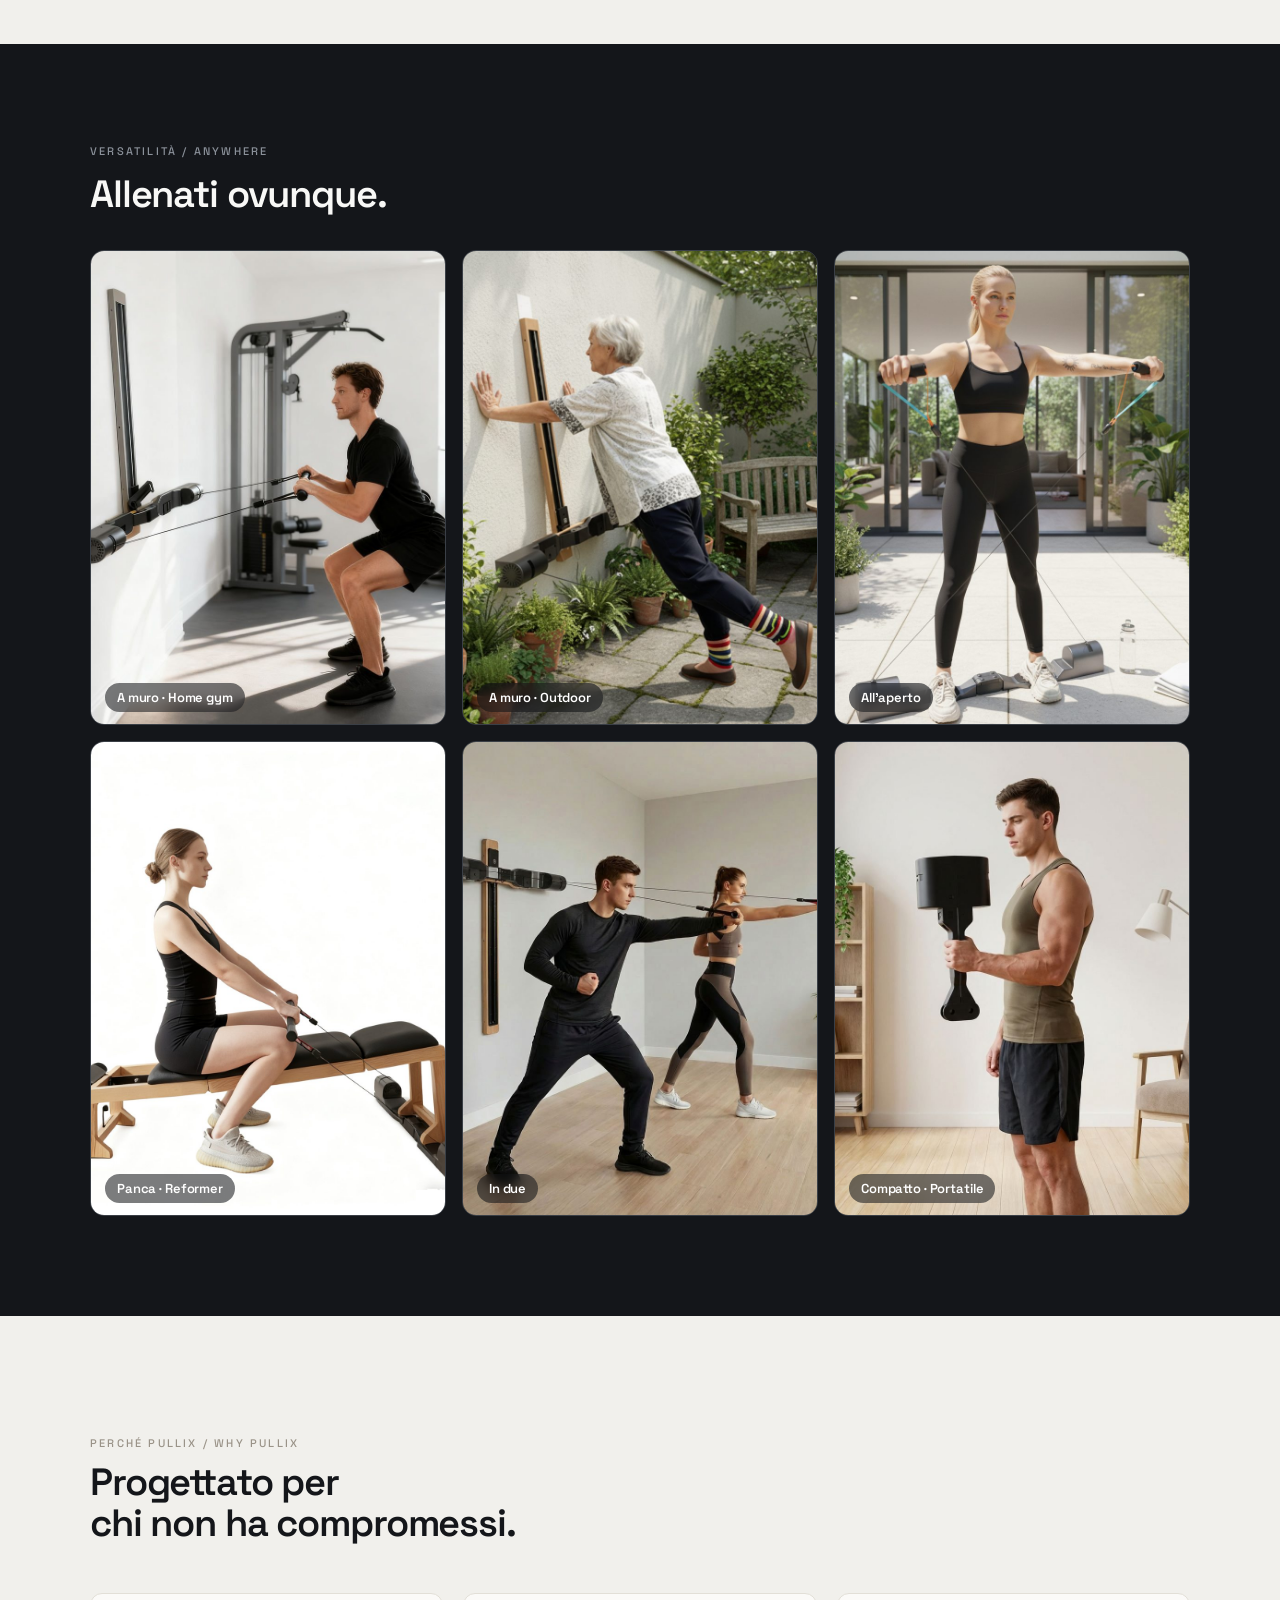
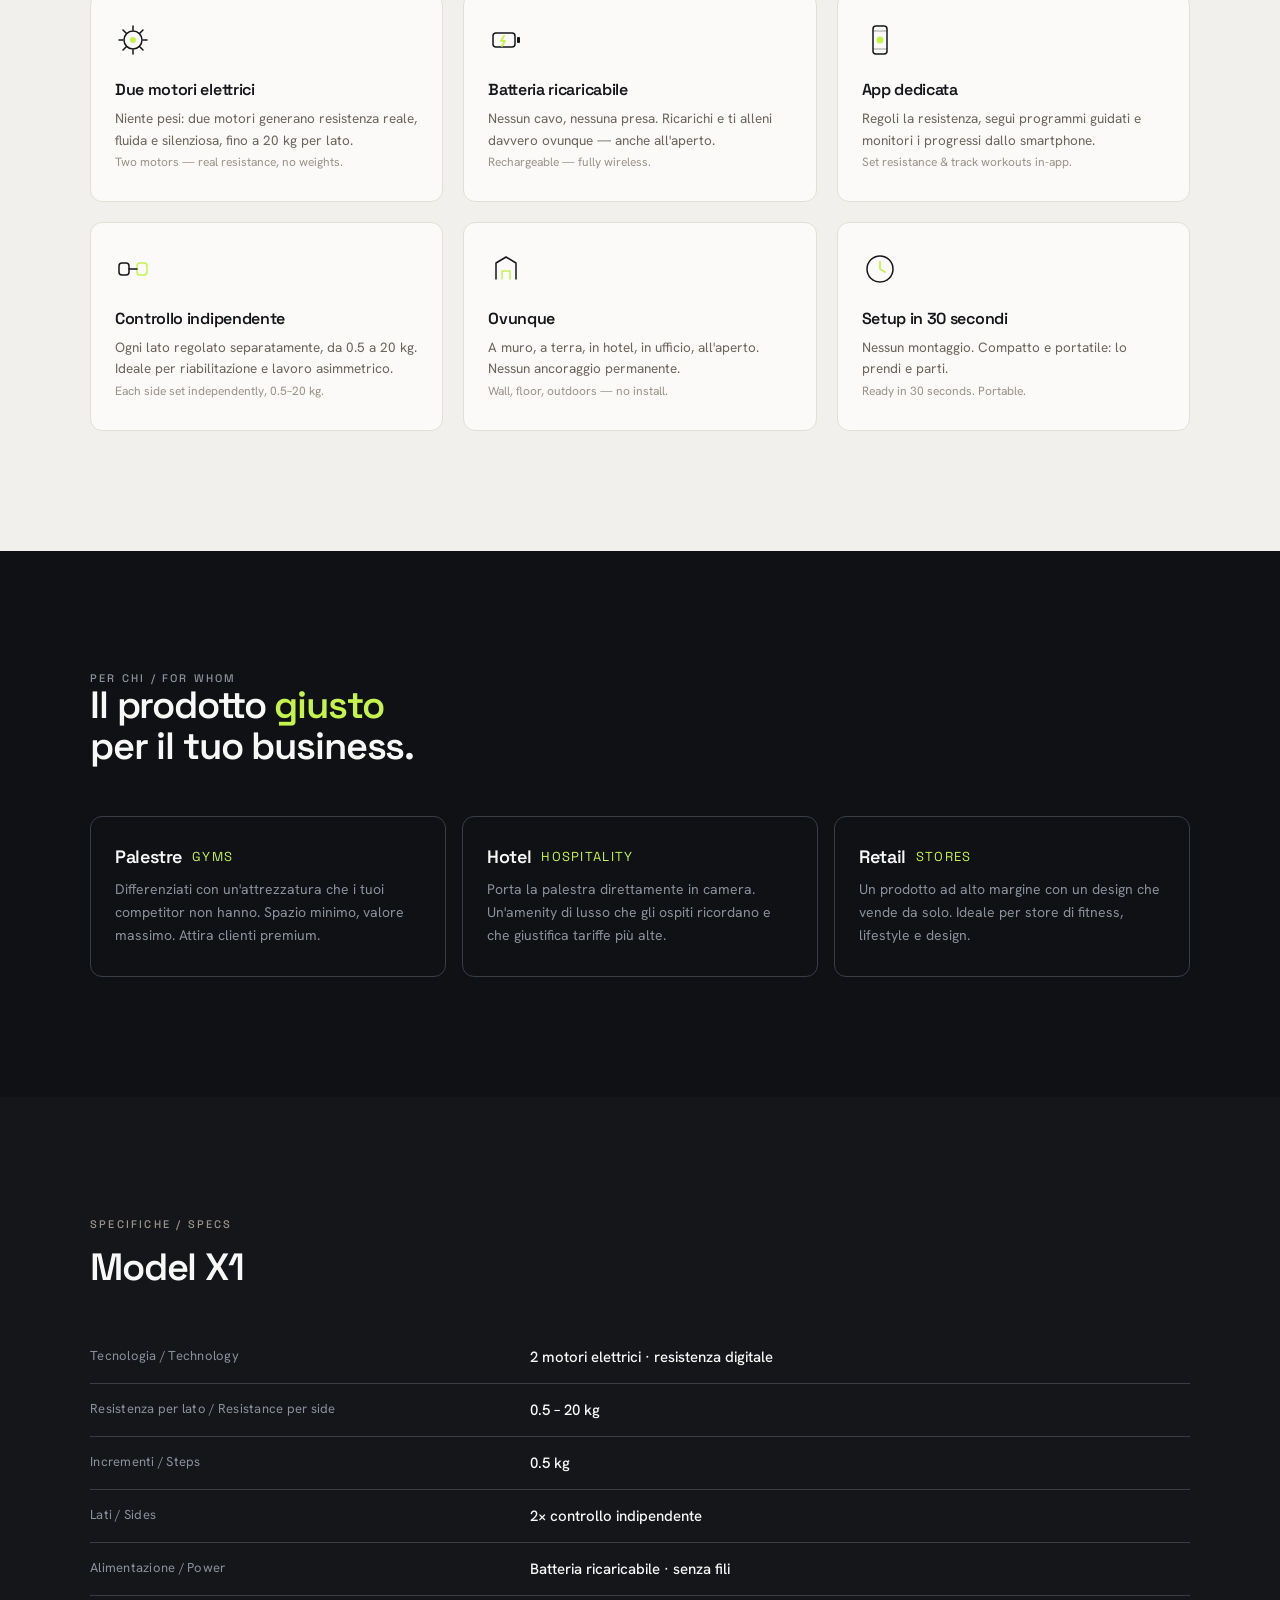
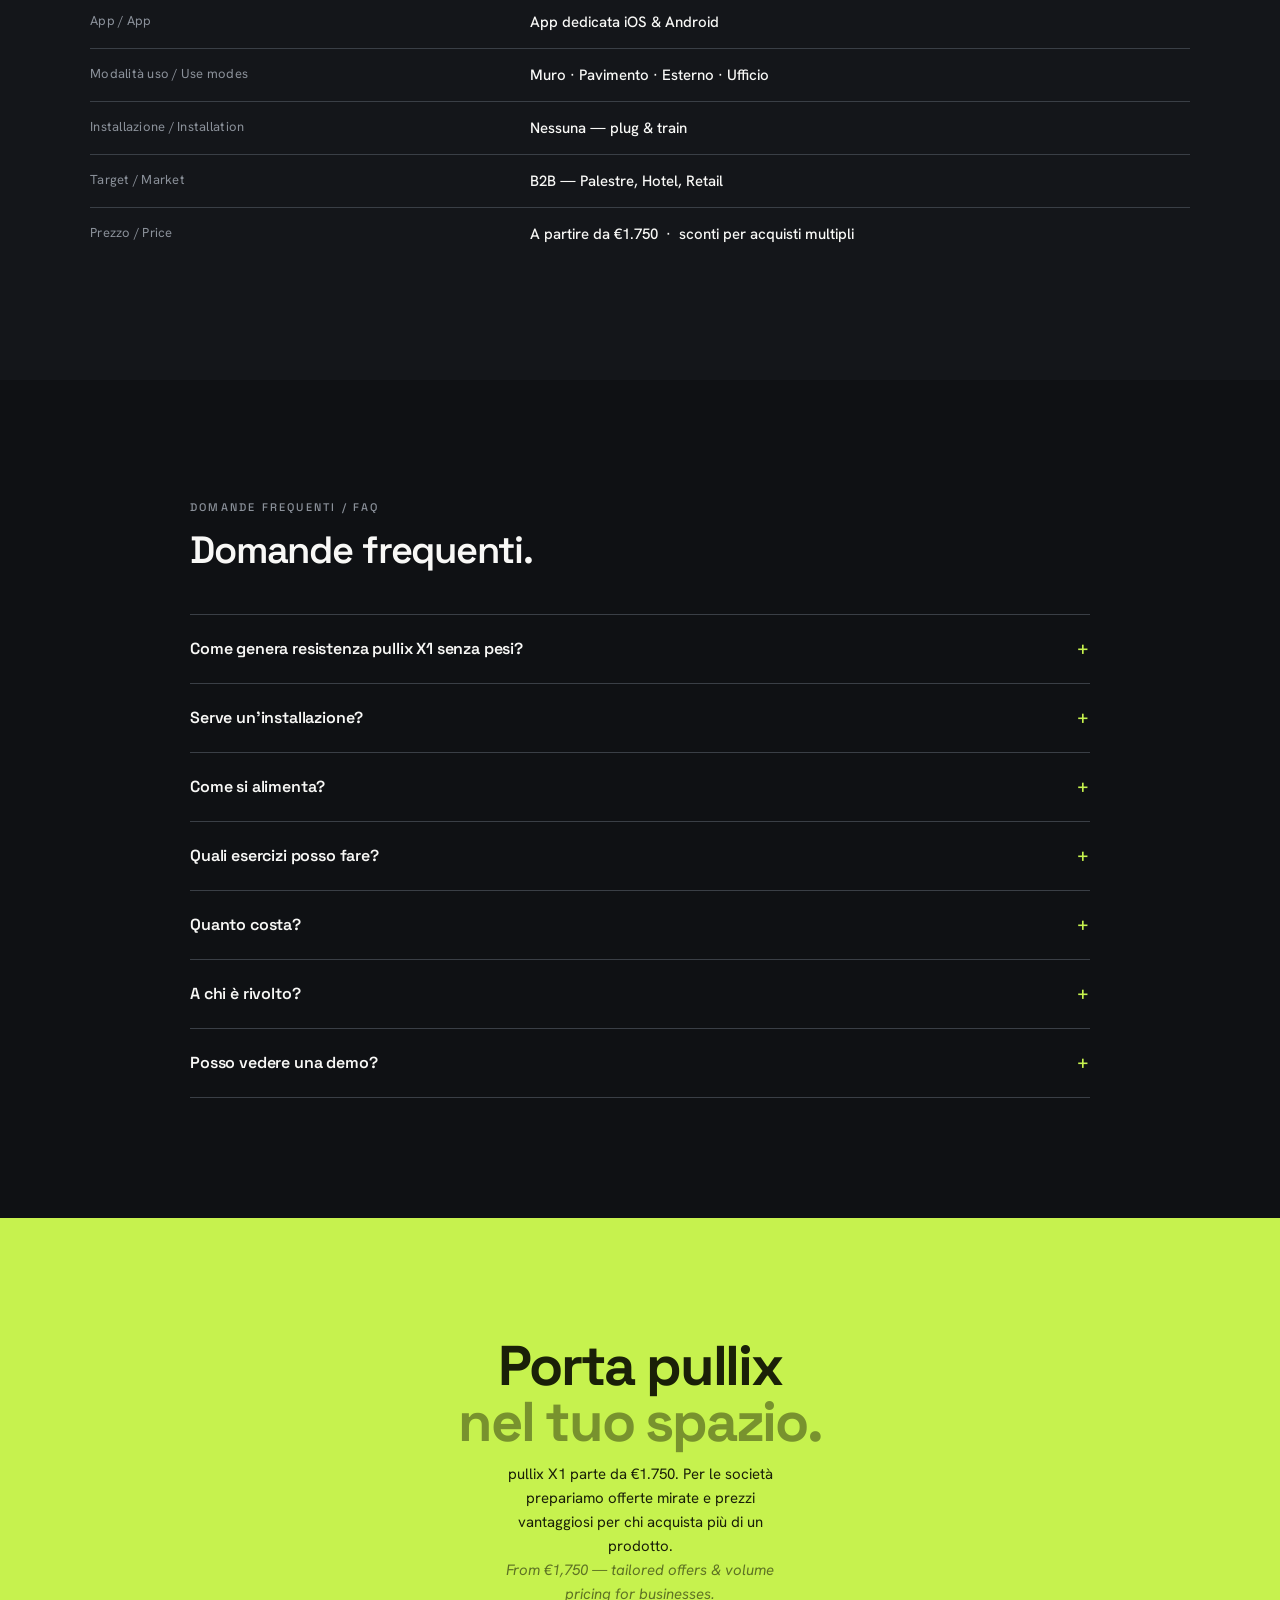
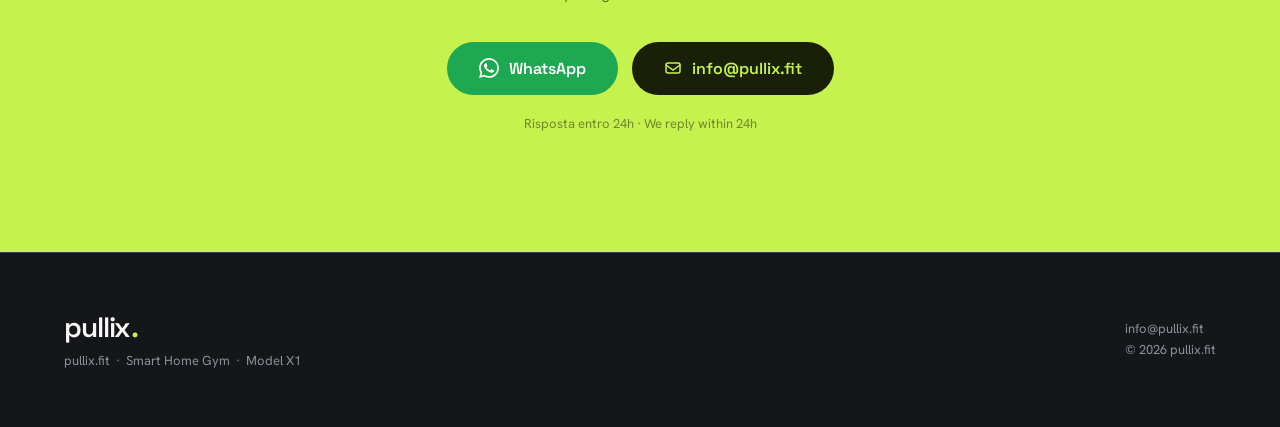
==== commit 319d9478: "Show pricing: from €1,750 with volume discounts for businesses Updated specs table, FAQ, CTA copy an" ====
--- a/index.html
+++ b/index.html
@@ -27,6 +27,9 @@
   <meta name="twitter:image" content="https://pullix.fit/og-image.jpg?v=1">
 
   <link rel="canonical" href="https://pullix.fit/">
+  <link rel="alternate" hreflang="it" href="https://pullix.fit/">
+  <link rel="alternate" hreflang="en" href="https://pullix.fit/en/">
+  <link rel="alternate" hreflang="x-default" href="https://pullix.fit/">
   <link rel="icon" type="image/svg+xml" href="favicon.svg">
   <link rel="apple-touch-icon" href="apple-touch-icon.png">
   <meta name="theme-color" content="#0F1114">
@@ -49,7 +52,54 @@
         "brand": { "@type": "Brand", "name": "pullix" },
         "description": "La prima palestra portatile ricaricabile al mondo. Due motori elettrici, resistenza 0.5–20 kg per lato, batteria ricaricabile e app dedicata.",
         "image": "https://pullix.fit/og-image.jpg",
-        "url": "https://pullix.fit/"
+        "url": "https://pullix.fit/",
+        "offers": {
+          "@type": "AggregateOffer",
+          "lowPrice": "1750",
+          "priceCurrency": "EUR",
+          "availability": "https://schema.org/InStock",
+          "url": "https://pullix.fit/"
+        }
+      },
+      {
+        "@type": "FAQPage",
+        "mainEntity": [
+          {
+            "@type": "Question",
+            "name": "Come genera resistenza pullix X1 senza pesi?",
+            "acceptedAnswer": { "@type": "Answer", "text": "Due motori elettrici creano resistenza reale, fluida e silenziosa, da 0.5 a 20 kg per lato. Ogni lato si regola in modo indipendente, con incrementi di 0.5 kg, direttamente dall'app." }
+          },
+          {
+            "@type": "Question",
+            "name": "Serve un'installazione?",
+            "acceptedAnswer": { "@type": "Answer", "text": "No. pullix X1 si usa a muro, a pavimento, in ufficio o all'aperto, senza ancoraggi permanenti: è pronto in circa 30 secondi." }
+          },
+          {
+            "@type": "Question",
+            "name": "Come si alimenta?",
+            "acceptedAnswer": { "@type": "Answer", "text": "Con una batteria ricaricabile integrata: durante l'allenamento non servono cavi né prese." }
+          },
+          {
+            "@type": "Question",
+            "name": "Quali esercizi posso fare?",
+            "acceptedAnswer": { "@type": "Answer", "text": "pullix X1 sostituisce dieci attrezzi: bilancieri, manubri, pilates, cable cross, bench press, rower, ski, squat rack, boxing e golf trainer. I programmi guidati sono nell'app dedicata per iOS e Android." }
+          },
+          {
+            "@type": "Question",
+            "name": "Quanto costa?",
+            "acceptedAnswer": { "@type": "Answer", "text": "pullix X1 parte da €1.750. Per le società prepariamo offerte mirate, con prezzi vantaggiosi per chi acquista più di un prodotto. Scrivici su WhatsApp o via email a info@pullix.fit: rispondiamo entro 24 ore con un preventivo su misura." }
+          },
+          {
+            "@type": "Question",
+            "name": "A chi è rivolto?",
+            "acceptedAnswer": { "@type": "Answer", "text": "pullix X1 è pensato per palestre, hotel e retail in Italia e in Europa." }
+          },
+          {
+            "@type": "Question",
+            "name": "Posso vedere una demo?",
+            "acceptedAnswer": { "@type": "Answer", "text": "Sì. Contattaci per una dimostrazione dal vivo o in videochiamata." }
+          }
+        ]
       }
     ]
   }
@@ -58,508 +108,7 @@
   <link rel="preconnect" href="https://fonts.googleapis.com">
   <link rel="preconnect" href="https://fonts.gstatic.com" crossorigin>
   <link href="https://fonts.googleapis.com/css2?family=Space+Grotesk:wght@400;500;600;700&family=Hanken+Grotesk:wght@400;500;600&display=swap" rel="stylesheet">
-  <style>
-    *, *::before, *::after { box-sizing: border-box; margin: 0; padding: 0; }
-
-    :root {
-      --dark:  #0F1114;
-      --dark2: #14161A;
-      --dark3: #1B1E23;
-      --mid:   #3A3F46;
-      --gray:  #8B919A;
-      --light: #C7CCD3;
-      --mist:  #F1F0EC;
-      --white: #F8F8F6;
-      --volt:  #C6F24E;
-      --volt-dark: #1A2008;
-      --d: 'Space Grotesk', sans-serif;
-      --b: 'Hanken Grotesk', sans-serif;
-    }
-
-    html { scroll-behavior: smooth; scroll-padding-top: 76px; }
-    body { font-family: var(--b); background: var(--dark); color: var(--white); overflow-x: hidden; }
-    ::selection { background: var(--volt); color: var(--volt-dark); }
-
-    a:focus-visible, button:focus-visible, video:focus-visible {
-      outline: 2px solid var(--volt); outline-offset: 3px; border-radius: 4px;
-    }
-
-    /* ── REVEAL ON SCROLL ── */
-    .reveal { opacity: 0; transform: translateY(20px); transition: opacity .7s ease, transform .7s ease; }
-    .reveal.in { opacity: 1; transform: none; }
-
-    @media (prefers-reduced-motion: reduce) {
-      html { scroll-behavior: auto; }
-      .reveal { opacity: 1; transform: none; transition: none; }
-      .ph img, .machine { transition: none; }
-    }
-
-    /* ── NAV ── */
-    nav {
-      position: fixed; top: 0; left: 0; right: 0; z-index: 100;
-      display: flex; align-items: center; justify-content: space-between;
-      padding: 18px 24px;
-      background: rgba(15,17,20,0.88);
-      backdrop-filter: blur(16px);
-      border-bottom: 1px solid rgba(255,255,255,0.06);
-    }
-
-    .logo {
-      font-family: var(--d); font-weight: 600; font-size: 22px;
-      letter-spacing: -0.04em; color: var(--white); text-decoration: none;
-      display: flex; align-items: baseline; gap: 1px;
-    }
-    .logo span { color: var(--volt); }
-
-    .nav-links { display: none; }
-
-    .nav-cta {
-      background: var(--volt); color: var(--volt-dark);
-      font-family: var(--d); font-weight: 600; font-size: 13px;
-      letter-spacing: 0.01em; padding: 9px 18px; border-radius: 100px;
-      text-decoration: none; white-space: nowrap;
-      transition: opacity .15s;
-    }
-    .nav-cta:hover { opacity: .85; }
-
-    /* ── HERO (split: testo + foto) ── */
-    .hero {
-      display: flex; flex-direction: column;
-      background: var(--dark);
-    }
-
-    .hero-content {
-      order: 1; position: relative; z-index: 1;
-      padding: 104px 24px 44px;
-      display: flex; flex-direction: column;
-    }
-
-    .hero-media {
-      order: 2; position: relative;
-      height: 56vh; min-height: 320px;
-      background: var(--dark3); overflow: hidden;
-    }
-    .hero-media img {
-      width: 100%; height: 100%; object-fit: cover; object-position: 50% 50%;
-      display: block;
-    }
-    /* sfumatura morbida sul bordo tra testo e foto (mobile: in alto) */
-    .hero-media::before {
-      content: ''; position: absolute; inset: 0; pointer-events: none;
-      background: linear-gradient(to bottom, rgba(15,17,20,.6) 0%, rgba(15,17,20,0) 18%);
-    }
-
-    .hero-badge {
-      display: inline-flex; align-items: center; gap: 8px;
-      border: 1px solid rgba(255,255,255,.2); border-radius: 100px;
-      padding: 6px 14px; font-size: 12px; letter-spacing: 0.1em;
-      text-transform: uppercase; color: var(--light); margin-bottom: 24px;
-    }
-    .hero-badge-dot { width: 5px; height: 5px; border-radius: 50%; background: var(--volt); }
-
-    .hero-h1 {
-      font-family: var(--d); font-weight: 700;
-      font-size: clamp(44px, 12vw, 80px);
-      line-height: 1; letter-spacing: -0.04em;
-      color: var(--white); margin-bottom: 8px;
-    }
-
-    .hero-h1-en {
-      font-family: var(--d); font-weight: 400;
-      font-size: clamp(18px, 4.5vw, 28px);
-      letter-spacing: -0.02em; color: rgba(248,248,246,.55);
-      margin-bottom: 24px; line-height: 1.2;
-    }
-
-    .hero-sub {
-      font-size: 15px; line-height: 1.6; color: var(--light);
-      max-width: 38ch; margin-bottom: 36px;
-    }
-
-    .hero-actions { display: flex; align-items: center; gap: 16px; flex-wrap: wrap; }
-
-    .btn-primary {
-      background: var(--volt); color: var(--volt-dark);
-      font-family: var(--d); font-weight: 600; font-size: 15px;
-      padding: 14px 28px; border-radius: 100px;
-      text-decoration: none; display: inline-flex; align-items: center; gap: 8px;
-      transition: opacity .15s;
-    }
-    .btn-primary:hover { opacity: .88; }
-
-    .btn-ghost {
-      color: var(--light); font-size: 14px; text-decoration: none;
-      display: inline-flex; align-items: center; gap: 6px;
-      border-bottom: 1px solid rgba(255,255,255,.2); padding-bottom: 2px;
-      transition: color .15s, border-color .15s;
-    }
-    .btn-ghost:hover { color: var(--white); border-color: rgba(255,255,255,.5); }
-
-    /* ── PRODUCT INTRO ── */
-    .intro {
-      background: var(--dark2); padding: 80px 24px;
-    }
-
-    .intro-inner {
-      max-width: 720px; margin: 0 auto;
-      display: flex; flex-direction: column; gap: 48px;
-    }
-
-    .tag {
-      font-family: var(--d); font-size: 11px; font-weight: 500;
-      letter-spacing: 0.2em; text-transform: uppercase; color: var(--volt);
-    }
-
-    .intro-text h2 {
-      font-family: var(--d); font-weight: 600;
-      font-size: clamp(28px, 6vw, 42px); letter-spacing: -0.03em;
-      line-height: 1.1; margin: 12px 0 20px;
-    }
-
-    .intro-text h2 em { font-style: normal; color: rgba(248,248,246,.4); }
-
-    .intro-text p {
-      font-size: 16px; line-height: 1.7; color: var(--light); max-width: 54ch;
-    }
-
-    .specs-row {
-      display: grid; grid-template-columns: repeat(3,1fr); gap: 1px;
-      background: var(--mid); border-radius: 12px; overflow: hidden;
-    }
-
-    .spec-cell {
-      background: var(--dark3); padding: 24px 20px;
-      display: flex; flex-direction: column; gap: 4px;
-    }
-
-    .spec-val {
-      font-family: var(--d); font-weight: 600;
-      font-size: clamp(22px, 5vw, 30px); letter-spacing: -0.03em;
-      color: var(--white);
-    }
-
-    .spec-key {
-      font-size: 11px; letter-spacing: 0.1em; text-transform: uppercase;
-      color: var(--gray);
-    }
-
-    /* ── FEATURES ── */
-    .features { background: var(--mist); color: var(--dark2); padding: 80px 24px; }
-
-    .features-inner { max-width: 720px; margin: 0 auto; }
-
-    .section-label {
-      font-family: var(--d); font-size: 11px; font-weight: 500;
-      letter-spacing: 0.2em; text-transform: uppercase; color: #9A9388;
-      margin-bottom: 12px;
-    }
-
-    .features h2 {
-      font-family: var(--d); font-weight: 600;
-      font-size: clamp(26px, 5vw, 38px); letter-spacing: -0.03em;
-      line-height: 1.1; margin-bottom: 48px;
-    }
-
-    .features-grid {
-      display: grid; grid-template-columns: 1fr 1fr; gap: 16px;
-    }
-
-    .feat {
-      background: #FBFAF8; border: 1px solid #E2DFD7; border-radius: 12px;
-      padding: 28px 24px;
-    }
-
-    .feat-icon {
-      width: 36px; height: 36px; margin-bottom: 16px;
-    }
-
-    .feat h3 {
-      font-family: var(--d); font-weight: 600; font-size: 16px;
-      letter-spacing: -0.02em; margin-bottom: 8px; color: var(--dark2);
-    }
-
-    .feat p { font-size: 13.5px; line-height: 1.6; color: #6B655C; }
-
-    /* ── FOR WHO ── */
-    .forwho { background: var(--dark); padding: 80px 24px; }
-
-    .forwho-inner { max-width: 720px; margin: 0 auto; }
-
-    .forwho h2 {
-      font-family: var(--d); font-weight: 600;
-      font-size: clamp(26px, 5vw, 38px); letter-spacing: -0.03em;
-      line-height: 1.1; margin-bottom: 48px;
-    }
-
-    .forwho h2 em { font-style: normal; color: var(--volt); }
-
-    .audience-grid {
-      display: flex; flex-direction: column; gap: 16px;
-    }
-
-    .audience-card {
-      border: 1px solid var(--mid); border-radius: 12px;
-      padding: 28px 24px;
-      display: flex; flex-direction: column; gap: 10px;
-    }
-
-    .audience-card h3 {
-      font-family: var(--d); font-weight: 600; font-size: 18px;
-      letter-spacing: -0.02em; color: var(--white);
-      display: flex; align-items: center; gap: 10px;
-    }
-
-    .audience-card h3 span {
-      font-size: 13px; font-weight: 400; letter-spacing: 0.1em;
-      text-transform: uppercase; color: var(--volt);
-    }
-
-    .audience-card p { font-size: 14px; line-height: 1.65; color: var(--gray); }
-
-    /* ── TECH SPECS ── */
-    .techspecs { background: var(--dark2); padding: 80px 24px; }
-
-    .techspecs-inner { max-width: 720px; margin: 0 auto; }
-
-    .techspecs h2 {
-      font-family: var(--d); font-weight: 600;
-      font-size: clamp(26px, 5vw, 38px); letter-spacing: -0.03em;
-      margin-bottom: 40px;
-    }
-
-    .specs-table { width: 100%; border-collapse: collapse; }
-
-    .specs-table tr { border-bottom: 1px solid var(--mid); }
-    .specs-table tr:last-child { border-bottom: none; }
-
-    .specs-table td {
-      padding: 16px 0; font-size: 15px; vertical-align: top;
-    }
-
-    .specs-table td:first-child {
-      color: var(--gray); width: 45%; font-size: 13px;
-      letter-spacing: 0.02em; padding-right: 16px;
-    }
-
-    .specs-table td:last-child { color: var(--white); font-weight: 500; }
-
-    /* ── CTA ── */
-    .cta-section {
-      background: var(--volt); color: var(--volt-dark);
-      padding: 80px 24px; text-align: center;
-    }
-
-    .cta-section h2 {
-      font-family: var(--d); font-weight: 700;
-      font-size: clamp(32px, 8vw, 56px); letter-spacing: -0.04em;
-      line-height: 1; margin-bottom: 12px;
-    }
-
-    .cta-section h2 em {
-      font-style: normal; opacity: .45;
-    }
-
-    .cta-sub {
-      font-size: 15px; line-height: 1.6; opacity: .7;
-      max-width: 36ch; margin: 0 auto 36px;
-    }
-
-    .btn-dark {
-      display: inline-flex; align-items: center; gap: 10px;
-      background: var(--volt-dark); color: var(--volt);
-      font-family: var(--d); font-weight: 600; font-size: 16px;
-      padding: 16px 32px; border-radius: 100px;
-      text-decoration: none; transition: opacity .15s;
-    }
-    .btn-dark:hover { opacity: .85; }
-
-    .cta-note {
-      margin-top: 20px; font-size: 13px; opacity: .5;
-    }
-
-    /* ── FOOTER ── */
-    footer {
-      background: var(--dark2); padding: 40px 24px;
-      border-top: 1px solid var(--mid);
-      display: flex; flex-direction: column; gap: 20px;
-      align-items: center; text-align: center;
-    }
-
-    .footer-logo {
-      font-family: var(--d); font-weight: 600; font-size: 28px;
-      letter-spacing: -0.04em; color: var(--white);
-      display: flex; align-items: baseline; gap: 1px;
-    }
-    .footer-logo span { color: var(--volt); }
-
-    footer p { font-size: 13px; color: var(--gray); line-height: 1.6; }
-    footer a { color: var(--gray); text-decoration: none; }
-    footer a:hover { color: var(--white); }
-
-    /* ── VIDEO ── */
-    .video-sec { background: var(--dark); padding: 80px 24px; }
-    .video-inner { max-width: 1100px; margin: 0 auto; }
-    .video-sec h2 {
-      font-family: var(--d); font-weight: 600;
-      font-size: clamp(26px, 5vw, 38px); letter-spacing: -0.03em;
-      margin-bottom: 32px;
-    }
-    .video-frame {
-      position: relative; border-radius: 16px; overflow: hidden;
-      border: 1px solid var(--mid); background: var(--dark3);
-      aspect-ratio: 16 / 9;
-    }
-    .video-frame video {
-      width: 100%; height: 100%; object-fit: cover; display: block;
-    }
-
-    /* ── 10 IN 1 ── */
-    .tenin1 { background: var(--mist); color: var(--dark2); padding: 80px 24px; }
-    .tenin1-inner { max-width: 1100px; margin: 0 auto; }
-    .tenin1 h2 {
-      font-family: var(--d); font-weight: 600;
-      font-size: clamp(32px, 7vw, 52px); letter-spacing: -0.04em;
-      line-height: 1; margin-bottom: 16px;
-    }
-    .tenin1 h2 em { font-style: normal; color: #B0A998; }
-    .tenin1-sub {
-      font-size: 15px; line-height: 1.6; color: #6B655C;
-      max-width: 50ch; margin-bottom: 40px;
-    }
-    .tenin1-grid {
-      display: grid; grid-template-columns: repeat(2,1fr); gap: 12px;
-    }
-    .machine {
-      background: #FBFAF8; border: 1px solid #E2DFD7; border-radius: 12px;
-      padding: 22px 20px; font-family: var(--d); font-weight: 600;
-      font-size: 17px; letter-spacing: -0.02em; color: var(--dark2);
-      display: flex; align-items: center; gap: 14px;
-      transition: border-color .15s, transform .15s;
-    }
-    .machine:hover { border-color: var(--dark2); transform: translateY(-2px); }
-    .machine-n {
-      font-size: 12px; font-weight: 500; letter-spacing: 0.05em;
-      color: #1A2008; background: var(--volt);
-      width: 30px; height: 30px; border-radius: 8px; flex: none;
-      display: flex; align-items: center; justify-content: center;
-    }
-
-    /* ── GALLERY ── */
-    .gallery { background: var(--dark2); padding: 80px 24px; }
-    .gallery-inner { max-width: 1100px; margin: 0 auto; }
-    .gallery h2 {
-      font-family: var(--d); font-weight: 600;
-      font-size: clamp(26px, 5vw, 38px); letter-spacing: -0.03em;
-      margin-bottom: 32px;
-    }
-    .gallery-grid {
-      display: grid; grid-template-columns: 1fr 1fr; gap: 12px;
-    }
-    .ph-wide { grid-column: span 2; aspect-ratio: 16 / 10; }
-    .ph {
-      position: relative; margin: 0; border-radius: 14px; overflow: hidden;
-      aspect-ratio: 1 / 1; background: var(--dark3); border: 1px solid var(--mid);
-    }
-    .ph img {
-      width: 100%; height: 100%; object-fit: cover; display: block;
-      transition: transform .4s ease;
-    }
-    .ph:hover img { transform: scale(1.04); }
-    .ph figcaption {
-      position: absolute; left: 14px; bottom: 12px;
-      font-family: var(--d); font-weight: 600; font-size: 13px;
-      color: #fff; letter-spacing: -0.01em;
-      background: rgba(15,17,20,.55); backdrop-filter: blur(6px);
-      padding: 6px 12px; border-radius: 100px;
-    }
-
-    /* ── WHATSAPP ── */
-    .wa-fab {
-      position: fixed; right: 20px; bottom: 20px; z-index: 99;
-      width: 56px; height: 56px; border-radius: 50%;
-      background: #25D366; color: #fff;
-      display: flex; align-items: center; justify-content: center;
-      box-shadow: 0 4px 16px rgba(0,0,0,.35);
-      transition: transform .15s ease, box-shadow .15s ease;
-    }
-    .wa-fab:hover { transform: scale(1.07); box-shadow: 0 6px 22px rgba(0,0,0,.45); }
-    .wa-fab svg { width: 30px; height: 30px; }
-
-    .cta-actions {
-      display: flex; align-items: center; justify-content: center;
-      gap: 14px; flex-wrap: wrap;
-    }
-    .btn-wa {
-      display: inline-flex; align-items: center; gap: 10px;
-      background: #1DA851; color: #fff;
-      font-family: var(--d); font-weight: 600; font-size: 16px;
-      padding: 16px 32px; border-radius: 100px;
-      text-decoration: none; transition: opacity .15s;
-    }
-    .btn-wa:hover { opacity: .88; }
-
-    /* ── DESKTOP TWEAKS ── */
-    @media (min-width: 768px) {
-      nav { padding: 20px 48px; }
-
-      .nav-links {
-        display: flex; align-items: center; gap: 28px;
-        position: absolute; left: 50%; transform: translateX(-50%);
-      }
-      .nav-links a {
-        font-size: 13.5px; color: var(--light); text-decoration: none;
-        letter-spacing: 0.01em; transition: color .15s;
-      }
-      .nav-links a:hover { color: var(--white); }
-
-      .hero { flex-direction: row; min-height: 100vh; align-items: stretch; }
-      .hero-content {
-        flex: 1 1 0; order: 1; justify-content: center;
-        padding: 120px 56px; max-width: 50%;
-      }
-      .hero-media {
-        flex: 1 1 0; order: 2; height: auto; min-height: 100vh;
-      }
-      .hero-media img { object-position: 50% 50%; }
-      .hero-media::before {
-        background: linear-gradient(to right, rgba(15,17,20,.55) 0%, rgba(15,17,20,0) 16%);
-      }
-
-      .intro, .features, .forwho, .techspecs, .cta-section,
-      .video-sec, .tenin1, .gallery { padding: 100px 48px; }
-      footer { padding: 48px; flex-direction: row; justify-content: space-between; text-align: left; }
-
-      .features-grid { grid-template-columns: repeat(2,1fr); gap: 20px; }
-
-      .audience-grid { display: grid; grid-template-columns: repeat(3,1fr); gap: 16px; }
-
-      .specs-table td:first-child { width: 40%; }
-
-      .tenin1-grid { grid-template-columns: repeat(5,1fr); gap: 14px; }
-      .machine { flex-direction: column; align-items: flex-start; gap: 18px; min-height: 130px; justify-content: space-between; }
-
-      .gallery-grid { grid-template-columns: repeat(3,1fr); gap: 16px; }
-      .ph { aspect-ratio: 3 / 4; }
-      .ph-wide { grid-column: span 1; aspect-ratio: 3 / 4; }
-    }
-
-    @media (min-width: 1024px) {
-      nav { padding: 20px 64px; }
-      .hero-content { padding: 120px 80px; }
-      .intro, .features, .forwho, .techspecs, .cta-section { padding: 120px 64px; }
-      footer { padding: 56px 64px; }
-
-      .intro-inner { flex-direction: row; align-items: center; gap: 64px; max-width: 1100px; margin: 0 auto; }
-      .intro-text { flex: 1.2; }
-      .specs-row   { flex: 1; grid-template-columns: 1fr; }
-
-      .features-grid { grid-template-columns: repeat(3,1fr); }
-
-      .features-inner,
-      .forwho-inner,
-      .techspecs-inner { max-width: 1100px; }
-    }
-  </style>
+  <link rel="stylesheet" href="/styles.css">
 </head>
 <body>
 
@@ -571,8 +120,12 @@
       <a href="#video">Video</a>
       <a href="#gallery">Gallery</a>
       <a href="#specs">Specifiche</a>
-    </div>
-    <a class="nav-cta" href="#contact">Contattaci / Contact</a>
+      <a href="#faq">FAQ</a>
+    </div>
+    <div class="nav-right">
+      <a class="lang-switch" href="/en/">EN</a>
+      <a class="nav-cta" href="#contact">Contattaci</a>
+    </div>
   </nav>
 
   <!-- HERO -->
@@ -823,16 +376,52 @@
         </tr>
         <tr>
           <td>Prezzo / Price</td>
-          <td>Su richiesta &nbsp;·&nbsp; on request</td>
+          <td>A partire da €1.750 &nbsp;·&nbsp; sconti per acquisti multipli</td>
         </tr>
       </table>
+    </div>
+  </section>
+
+  <!-- FAQ -->
+  <section class="faq" id="faq">
+    <div class="faq-inner">
+      <p class="section-label" style="color:var(--gray);">Domande frequenti / FAQ</p>
+      <h2>Domande frequenti.</h2>
+      <details>
+        <summary>Come genera resistenza pullix X1 senza pesi?</summary>
+        <p>Due motori elettrici creano resistenza reale, fluida e silenziosa, da 0.5 a 20 kg per lato. Ogni lato si regola in modo indipendente, con incrementi di 0.5 kg, direttamente dall'app.</p>
+      </details>
+      <details>
+        <summary>Serve un'installazione?</summary>
+        <p>No. pullix X1 si usa a muro, a pavimento, in ufficio o all'aperto, senza ancoraggi permanenti: è pronto in circa 30 secondi.</p>
+      </details>
+      <details>
+        <summary>Come si alimenta?</summary>
+        <p>Con una batteria ricaricabile integrata: durante l'allenamento non servono cavi né prese. Puoi usarlo davvero ovunque, anche all'aperto.</p>
+      </details>
+      <details>
+        <summary>Quali esercizi posso fare?</summary>
+        <p>pullix X1 sostituisce dieci attrezzi: bilancieri, manubri, pilates, cable cross, bench press, rower, ski, squat rack, boxing e golf trainer. I programmi guidati sono nell'app dedicata per iOS e Android.</p>
+      </details>
+      <details>
+        <summary>Quanto costa?</summary>
+        <p>pullix X1 parte da €1.750. Per le società prepariamo offerte mirate, con prezzi vantaggiosi per chi acquista più di un prodotto. Scrivici su WhatsApp o via email a info@pullix.fit: rispondiamo entro 24 ore con un preventivo su misura.</p>
+      </details>
+      <details>
+        <summary>A chi è rivolto?</summary>
+        <p>pullix X1 è pensato per palestre, hotel e retail in Italia e in Europa. Se hai un'altra esigenza, contattaci comunque: troviamo la soluzione giusta.</p>
+      </details>
+      <details>
+        <summary>Posso vedere una demo?</summary>
+        <p>Sì. Contattaci per una dimostrazione dal vivo o in videochiamata: il prodotto è portatile, la demo è semplice da organizzare.</p>
+      </details>
     </div>
   </section>
 
   <!-- CTA -->
   <section class="cta-section" id="contact">
     <h2>Porta pullix<br><em>nel tuo spazio.</em></h2>
-    <p class="cta-sub">Richiedi informazioni per palestre, hotel e retail. Per ordini, prezzi e disponibilità contattaci via email.<br><em style="opacity:.6">For gym, hotel &amp; retail inquiries — contact us.</em></p>
+    <p class="cta-sub">pullix X1 parte da €1.750. Per le società prepariamo offerte mirate e prezzi vantaggiosi per chi acquista più di un prodotto.<br><em style="opacity:.6">From €1,750 — tailored offers &amp; volume pricing for businesses.</em></p>
     <div class="cta-actions">
       <a class="btn-wa" href="https://wa.me/393495134895?text=Ciao%21%20Vorrei%20informazioni%20su%20pullix%20X1." target="_blank" rel="noopener">
         <svg width="20" height="20" viewBox="0 0 24 24" fill="currentColor"><path d="M17.472 14.382c-.297-.149-1.758-.867-2.03-.967-.273-.099-.471-.148-.67.15-.197.297-.767.966-.94 1.164-.173.199-.347.223-.644.075-.297-.15-1.255-.463-2.39-1.475-.883-.788-1.48-1.761-1.653-2.059-.173-.297-.018-.458.13-.606.134-.133.297-.347.446-.52.149-.174.198-.298.297-.497.1-.198.05-.371-.025-.52-.075-.149-.669-1.612-.916-2.207-.242-.579-.487-.5-.669-.51-.173-.008-.371-.01-.57-.01-.198 0-.52.074-.792.372-.272.297-1.04 1.016-1.04 2.479 0 1.462 1.065 2.875 1.213 3.074.149.198 2.096 3.2 5.077 4.487.709.306 1.262.489 1.694.625.712.227 1.36.195 1.871.118.571-.085 1.758-.719 2.006-1.413.248-.694.248-1.289.173-1.413-.074-.124-.272-.198-.57-.347m-5.421 7.403h-.004a9.87 9.87 0 01-5.031-1.378l-.361-.214-3.741.982.998-3.648-.235-.374a9.86 9.86 0 01-1.51-5.26c.001-5.45 4.436-9.884 9.888-9.884 2.64 0 5.122 1.03 6.988 2.898a9.825 9.825 0 012.893 6.994c-.003 5.45-4.437 9.884-9.885 9.884m8.413-18.297A11.815 11.815 0 0012.05 0C5.495 0 .16 5.335.157 11.892c0 2.096.547 4.142 1.588 5.945L.057 24l6.305-1.654a11.882 11.882 0 005.683 1.448h.005c6.554 0 11.89-5.335 11.893-11.893a11.821 11.821 0 00-3.48-8.413z"/></svg>
@@ -860,37 +449,7 @@
     <svg viewBox="0 0 24 24" fill="currentColor" aria-hidden="true"><path d="M17.472 14.382c-.297-.149-1.758-.867-2.03-.967-.273-.099-.471-.148-.67.15-.197.297-.767.966-.94 1.164-.173.199-.347.223-.644.075-.297-.15-1.255-.463-2.39-1.475-.883-.788-1.48-1.761-1.653-2.059-.173-.297-.018-.458.13-.606.134-.133.297-.347.446-.52.149-.174.198-.298.297-.497.1-.198.05-.371-.025-.52-.075-.149-.669-1.612-.916-2.207-.242-.579-.487-.5-.669-.51-.173-.008-.371-.01-.57-.01-.198 0-.52.074-.792.372-.272.297-1.04 1.016-1.04 2.479 0 1.462 1.065 2.875 1.213 3.074.149.198 2.096 3.2 5.077 4.487.709.306 1.262.489 1.694.625.712.227 1.36.195 1.871.118.571-.085 1.758-.719 2.006-1.413.248-.694.248-1.289.173-1.413-.074-.124-.272-.198-.57-.347m-5.421 7.403h-.004a9.87 9.87 0 01-5.031-1.378l-.361-.214-3.741.982.998-3.648-.235-.374a9.86 9.86 0 01-1.51-5.26c.001-5.45 4.436-9.884 9.888-9.884 2.64 0 5.122 1.03 6.988 2.898a9.825 9.825 0 012.893 6.994c-.003 5.45-4.437 9.884-9.885 9.884m8.413-18.297A11.815 11.815 0 0012.05 0C5.495 0 .16 5.335.157 11.892c0 2.096.547 4.142 1.588 5.945L.057 24l6.305-1.654a11.882 11.882 0 005.683 1.448h.005c6.554 0 11.89-5.335 11.893-11.893a11.821 11.821 0 00-3.48-8.413z"/></svg>
   </a>
 
-  <script>
-    (function () {
-      var reduced = window.matchMedia('(prefers-reduced-motion: reduce)').matches;
-      if (reduced || !('IntersectionObserver' in window)) return;
-
-      var targets = document.querySelectorAll(
-        '.intro-text, .specs-row, .video-frame, .machine, .ph, .feat, .audience-card, .specs-table, ' +
-        '.cta-section h2, .cta-section .cta-sub, .cta-section .cta-actions'
-      );
-
-      var perParent = {};
-      targets.forEach(function (el) {
-        el.classList.add('reveal');
-        var key = el.parentNode;
-        var i = (perParent.set = perParent.set || new Map()).get(key) || 0;
-        perParent.set.set(key, i + 1);
-        el.style.transitionDelay = Math.min(i * 60, 360) + 'ms';
-      });
-
-      var io = new IntersectionObserver(function (entries) {
-        entries.forEach(function (entry) {
-          if (entry.isIntersecting) {
-            entry.target.classList.add('in');
-            io.unobserve(entry.target);
-          }
-        });
-      }, { threshold: 0.12, rootMargin: '0px 0px -8% 0px' });
-
-      targets.forEach(function (el) { io.observe(el); });
-    })();
-  </script>
+  <script src="/site.js" defer></script>
 
 </body>
 </html>
--- a/styles.css
+++ b/styles.css
@@ -0,0 +1,552 @@
+*, *::before, *::after { box-sizing: border-box; margin: 0; padding: 0; }
+
+:root {
+  --dark:  #0F1114;
+  --dark2: #14161A;
+  --dark3: #1B1E23;
+  --mid:   #3A3F46;
+  --gray:  #8B919A;
+  --light: #C7CCD3;
+  --mist:  #F1F0EC;
+  --white: #F8F8F6;
+  --volt:  #C6F24E;
+  --volt-dark: #1A2008;
+  --d: 'Space Grotesk', sans-serif;
+  --b: 'Hanken Grotesk', sans-serif;
+}
+
+html { scroll-behavior: smooth; scroll-padding-top: 76px; }
+body { font-family: var(--b); background: var(--dark); color: var(--white); overflow-x: hidden; }
+::selection { background: var(--volt); color: var(--volt-dark); }
+
+a:focus-visible, button:focus-visible, video:focus-visible {
+  outline: 2px solid var(--volt); outline-offset: 3px; border-radius: 4px;
+}
+
+/* ── REVEAL ON SCROLL ── */
+.reveal { opacity: 0; transform: translateY(20px); transition: opacity .7s ease, transform .7s ease; }
+.reveal.in { opacity: 1; transform: none; }
+
+@media (prefers-reduced-motion: reduce) {
+  html { scroll-behavior: auto; }
+  .reveal { opacity: 1; transform: none; transition: none; }
+  .ph img, .machine { transition: none; }
+}
+
+/* ── NAV ── */
+nav {
+  position: fixed; top: 0; left: 0; right: 0; z-index: 100;
+  display: flex; align-items: center; justify-content: space-between;
+  padding: 18px 24px;
+  background: rgba(15,17,20,0.88);
+  backdrop-filter: blur(16px);
+  border-bottom: 1px solid rgba(255,255,255,0.06);
+}
+
+.logo {
+  font-family: var(--d); font-weight: 600; font-size: 22px;
+  letter-spacing: -0.04em; color: var(--white); text-decoration: none;
+  display: flex; align-items: baseline; gap: 1px;
+}
+.logo span { color: var(--volt); }
+
+.nav-links { display: none; }
+
+.nav-cta {
+  background: var(--volt); color: var(--volt-dark);
+  font-family: var(--d); font-weight: 600; font-size: 13px;
+  letter-spacing: 0.01em; padding: 9px 18px; border-radius: 100px;
+  text-decoration: none; white-space: nowrap;
+  transition: opacity .15s;
+}
+.nav-cta:hover { opacity: .85; }
+
+/* ── HERO (split: testo + foto) ── */
+.hero {
+  display: flex; flex-direction: column;
+  background: var(--dark);
+}
+
+.hero-content {
+  order: 1; position: relative; z-index: 1;
+  padding: 104px 24px 44px;
+  display: flex; flex-direction: column;
+}
+
+.hero-media {
+  order: 2; position: relative;
+  height: 56vh; min-height: 320px;
+  background: var(--dark3); overflow: hidden;
+}
+.hero-media img {
+  width: 100%; height: 100%; object-fit: cover; object-position: 50% 50%;
+  display: block;
+}
+/* sfumatura morbida sul bordo tra testo e foto (mobile: in alto) */
+.hero-media::before {
+  content: ''; position: absolute; inset: 0; pointer-events: none;
+  background: linear-gradient(to bottom, rgba(15,17,20,.6) 0%, rgba(15,17,20,0) 18%);
+}
+
+.hero-badge {
+  display: inline-flex; align-items: center; gap: 8px;
+  border: 1px solid rgba(255,255,255,.2); border-radius: 100px;
+  padding: 6px 14px; font-size: 12px; letter-spacing: 0.1em;
+  text-transform: uppercase; color: var(--light); margin-bottom: 24px;
+}
+.hero-badge-dot { width: 5px; height: 5px; border-radius: 50%; background: var(--volt); }
+
+.hero-h1 {
+  font-family: var(--d); font-weight: 700;
+  font-size: clamp(44px, 12vw, 80px);
+  line-height: 1; letter-spacing: -0.04em;
+  color: var(--white); margin-bottom: 8px;
+}
+
+.hero-h1-en {
+  font-family: var(--d); font-weight: 400;
+  font-size: clamp(18px, 4.5vw, 28px);
+  letter-spacing: -0.02em; color: rgba(248,248,246,.55);
+  margin-bottom: 24px; line-height: 1.2;
+}
+
+.hero-sub {
+  font-size: 15px; line-height: 1.6; color: var(--light);
+  max-width: 38ch; margin-bottom: 36px;
+}
+
+.hero-actions { display: flex; align-items: center; gap: 16px; flex-wrap: wrap; }
+
+.btn-primary {
+  background: var(--volt); color: var(--volt-dark);
+  font-family: var(--d); font-weight: 600; font-size: 15px;
+  padding: 14px 28px; border-radius: 100px;
+  text-decoration: none; display: inline-flex; align-items: center; gap: 8px;
+  transition: opacity .15s;
+}
+.btn-primary:hover { opacity: .88; }
+
+.btn-ghost {
+  color: var(--light); font-size: 14px; text-decoration: none;
+  display: inline-flex; align-items: center; gap: 6px;
+  border-bottom: 1px solid rgba(255,255,255,.2); padding-bottom: 2px;
+  transition: color .15s, border-color .15s;
+}
+.btn-ghost:hover { color: var(--white); border-color: rgba(255,255,255,.5); }
+
+/* ── PRODUCT INTRO ── */
+.intro {
+  background: var(--dark2); padding: 80px 24px;
+}
+
+.intro-inner {
+  max-width: 720px; margin: 0 auto;
+  display: flex; flex-direction: column; gap: 48px;
+}
+
+.tag {
+  font-family: var(--d); font-size: 11px; font-weight: 500;
+  letter-spacing: 0.2em; text-transform: uppercase; color: var(--volt);
+}
+
+.intro-text h2 {
+  font-family: var(--d); font-weight: 600;
+  font-size: clamp(28px, 6vw, 42px); letter-spacing: -0.03em;
+  line-height: 1.1; margin: 12px 0 20px;
+}
+
+.intro-text h2 em { font-style: normal; color: rgba(248,248,246,.4); }
+
+.intro-text p {
+  font-size: 16px; line-height: 1.7; color: var(--light); max-width: 54ch;
+}
+
+.specs-row {
+  display: grid; grid-template-columns: repeat(3,1fr); gap: 1px;
+  background: var(--mid); border-radius: 12px; overflow: hidden;
+}
+
+.spec-cell {
+  background: var(--dark3); padding: 24px 20px;
+  display: flex; flex-direction: column; gap: 4px;
+}
+
+.spec-val {
+  font-family: var(--d); font-weight: 600;
+  font-size: clamp(22px, 5vw, 30px); letter-spacing: -0.03em;
+  color: var(--white);
+}
+
+.spec-key {
+  font-size: 11px; letter-spacing: 0.1em; text-transform: uppercase;
+  color: var(--gray);
+}
+
+/* ── FEATURES ── */
+.features { background: var(--mist); color: var(--dark2); padding: 80px 24px; }
+
+.features-inner { max-width: 720px; margin: 0 auto; }
+
+.section-label {
+  font-family: var(--d); font-size: 11px; font-weight: 500;
+  letter-spacing: 0.2em; text-transform: uppercase; color: #9A9388;
+  margin-bottom: 12px;
+}
+
+.features h2 {
+  font-family: var(--d); font-weight: 600;
+  font-size: clamp(26px, 5vw, 38px); letter-spacing: -0.03em;
+  line-height: 1.1; margin-bottom: 48px;
+}
+
+.features-grid {
+  display: grid; grid-template-columns: 1fr 1fr; gap: 16px;
+}
+
+.feat {
+  background: #FBFAF8; border: 1px solid #E2DFD7; border-radius: 12px;
+  padding: 28px 24px;
+}
+
+.feat-icon {
+  width: 36px; height: 36px; margin-bottom: 16px;
+}
+
+.feat h3 {
+  font-family: var(--d); font-weight: 600; font-size: 16px;
+  letter-spacing: -0.02em; margin-bottom: 8px; color: var(--dark2);
+}
+
+.feat p { font-size: 13.5px; line-height: 1.6; color: #6B655C; }
+
+/* ── FOR WHO ── */
+.forwho { background: var(--dark); padding: 80px 24px; }
+
+.forwho-inner { max-width: 720px; margin: 0 auto; }
+
+.forwho h2 {
+  font-family: var(--d); font-weight: 600;
+  font-size: clamp(26px, 5vw, 38px); letter-spacing: -0.03em;
+  line-height: 1.1; margin-bottom: 48px;
+}
+
+.forwho h2 em { font-style: normal; color: var(--volt); }
+
+.audience-grid {
+  display: flex; flex-direction: column; gap: 16px;
+}
+
+.audience-card {
+  border: 1px solid var(--mid); border-radius: 12px;
+  padding: 28px 24px;
+  display: flex; flex-direction: column; gap: 10px;
+}
+
+.audience-card h3 {
+  font-family: var(--d); font-weight: 600; font-size: 18px;
+  letter-spacing: -0.02em; color: var(--white);
+  display: flex; align-items: center; gap: 10px;
+}
+
+.audience-card h3 span {
+  font-size: 13px; font-weight: 400; letter-spacing: 0.1em;
+  text-transform: uppercase; color: var(--volt);
+}
+
+.audience-card p { font-size: 14px; line-height: 1.65; color: var(--gray); }
+
+/* ── TECH SPECS ── */
+.techspecs { background: var(--dark2); padding: 80px 24px; }
+
+.techspecs-inner { max-width: 720px; margin: 0 auto; }
+
+.techspecs h2 {
+  font-family: var(--d); font-weight: 600;
+  font-size: clamp(26px, 5vw, 38px); letter-spacing: -0.03em;
+  margin-bottom: 40px;
+}
+
+.specs-table { width: 100%; border-collapse: collapse; }
+
+.specs-table tr { border-bottom: 1px solid var(--mid); }
+.specs-table tr:last-child { border-bottom: none; }
+
+.specs-table td {
+  padding: 16px 0; font-size: 15px; vertical-align: top;
+}
+
+.specs-table td:first-child {
+  color: var(--gray); width: 45%; font-size: 13px;
+  letter-spacing: 0.02em; padding-right: 16px;
+}
+
+.specs-table td:last-child { color: var(--white); font-weight: 500; }
+
+/* ── CTA ── */
+.cta-section {
+  background: var(--volt); color: var(--volt-dark);
+  padding: 80px 24px; text-align: center;
+}
+
+.cta-section h2 {
+  font-family: var(--d); font-weight: 700;
+  font-size: clamp(32px, 8vw, 56px); letter-spacing: -0.04em;
+  line-height: 1; margin-bottom: 12px;
+}
+
+.cta-section h2 em {
+  font-style: normal; opacity: .45;
+}
+
+.cta-sub {
+  font-size: 15px; line-height: 1.6; opacity: .7;
+  max-width: 36ch; margin: 0 auto 36px;
+}
+
+.btn-dark {
+  display: inline-flex; align-items: center; gap: 10px;
+  background: var(--volt-dark); color: var(--volt);
+  font-family: var(--d); font-weight: 600; font-size: 16px;
+  padding: 16px 32px; border-radius: 100px;
+  text-decoration: none; transition: opacity .15s;
+}
+.btn-dark:hover { opacity: .85; }
+
+.cta-note {
+  margin-top: 20px; font-size: 13px; opacity: .5;
+}
+
+/* ── FOOTER ── */
+footer {
+  background: var(--dark2); padding: 40px 24px;
+  border-top: 1px solid var(--mid);
+  display: flex; flex-direction: column; gap: 20px;
+  align-items: center; text-align: center;
+}
+
+.footer-logo {
+  font-family: var(--d); font-weight: 600; font-size: 28px;
+  letter-spacing: -0.04em; color: var(--white);
+  display: flex; align-items: baseline; gap: 1px;
+}
+.footer-logo span { color: var(--volt); }
+
+footer p { font-size: 13px; color: var(--gray); line-height: 1.6; }
+footer a { color: var(--gray); text-decoration: none; }
+footer a:hover { color: var(--white); }
+
+/* ── VIDEO ── */
+.video-sec { background: var(--dark); padding: 80px 24px; }
+.video-inner { max-width: 1100px; margin: 0 auto; }
+.video-sec h2 {
+  font-family: var(--d); font-weight: 600;
+  font-size: clamp(26px, 5vw, 38px); letter-spacing: -0.03em;
+  margin-bottom: 32px;
+}
+.video-frame {
+  position: relative; border-radius: 16px; overflow: hidden;
+  border: 1px solid var(--mid); background: var(--dark3);
+  aspect-ratio: 16 / 9;
+}
+.video-frame video {
+  width: 100%; height: 100%; object-fit: cover; display: block;
+}
+
+/* ── 10 IN 1 ── */
+.tenin1 { background: var(--mist); color: var(--dark2); padding: 80px 24px; }
+.tenin1-inner { max-width: 1100px; margin: 0 auto; }
+.tenin1 h2 {
+  font-family: var(--d); font-weight: 600;
+  font-size: clamp(32px, 7vw, 52px); letter-spacing: -0.04em;
+  line-height: 1; margin-bottom: 16px;
+}
+.tenin1 h2 em { font-style: normal; color: #B0A998; }
+.tenin1-sub {
+  font-size: 15px; line-height: 1.6; color: #6B655C;
+  max-width: 50ch; margin-bottom: 40px;
+}
+.tenin1-grid {
+  display: grid; grid-template-columns: repeat(2,1fr); gap: 12px;
+}
+.machine {
+  background: #FBFAF8; border: 1px solid #E2DFD7; border-radius: 12px;
+  padding: 22px 20px; font-family: var(--d); font-weight: 600;
+  font-size: 17px; letter-spacing: -0.02em; color: var(--dark2);
+  display: flex; align-items: center; gap: 14px;
+  transition: border-color .15s, transform .15s;
+}
+.machine:hover { border-color: var(--dark2); transform: translateY(-2px); }
+.machine-n {
+  font-size: 12px; font-weight: 500; letter-spacing: 0.05em;
+  color: #1A2008; background: var(--volt);
+  width: 30px; height: 30px; border-radius: 8px; flex: none;
+  display: flex; align-items: center; justify-content: center;
+}
+
+/* ── GALLERY ── */
+.gallery { background: var(--dark2); padding: 80px 24px; }
+.gallery-inner { max-width: 1100px; margin: 0 auto; }
+.gallery h2 {
+  font-family: var(--d); font-weight: 600;
+  font-size: clamp(26px, 5vw, 38px); letter-spacing: -0.03em;
+  margin-bottom: 32px;
+}
+.gallery-grid {
+  display: grid; grid-template-columns: 1fr 1fr; gap: 12px;
+}
+.ph-wide { grid-column: span 2; aspect-ratio: 16 / 10; }
+.ph {
+  position: relative; margin: 0; border-radius: 14px; overflow: hidden;
+  aspect-ratio: 1 / 1; background: var(--dark3); border: 1px solid var(--mid);
+}
+.ph img {
+  width: 100%; height: 100%; object-fit: cover; display: block;
+  transition: transform .4s ease;
+}
+.ph:hover img { transform: scale(1.04); }
+.ph figcaption {
+  position: absolute; left: 14px; bottom: 12px;
+  font-family: var(--d); font-weight: 600; font-size: 13px;
+  color: #fff; letter-spacing: -0.01em;
+  background: rgba(15,17,20,.55); backdrop-filter: blur(6px);
+  padding: 6px 12px; border-radius: 100px;
+}
+
+/* ── WHATSAPP ── */
+.wa-fab {
+  position: fixed; right: 20px; bottom: 20px; z-index: 99;
+  width: 56px; height: 56px; border-radius: 50%;
+  background: #25D366; color: #fff;
+  display: flex; align-items: center; justify-content: center;
+  box-shadow: 0 4px 16px rgba(0,0,0,.35);
+  transition: transform .15s ease, box-shadow .15s ease;
+}
+.wa-fab:hover { transform: scale(1.07); box-shadow: 0 6px 22px rgba(0,0,0,.45); }
+.wa-fab svg { width: 30px; height: 30px; }
+
+.cta-actions {
+  display: flex; align-items: center; justify-content: center;
+  gap: 14px; flex-wrap: wrap;
+}
+.btn-wa {
+  display: inline-flex; align-items: center; gap: 10px;
+  background: #1DA851; color: #fff;
+  font-family: var(--d); font-weight: 600; font-size: 16px;
+  padding: 16px 32px; border-radius: 100px;
+  text-decoration: none; transition: opacity .15s;
+}
+.btn-wa:hover { opacity: .88; }
+
+/* ── DESKTOP TWEAKS ── */
+@media (min-width: 768px) {
+  nav { padding: 20px 48px; }
+
+  .nav-links {
+    display: flex; align-items: center; gap: 28px;
+    position: absolute; left: 50%; transform: translateX(-50%);
+  }
+  .nav-links a {
+    font-size: 13.5px; color: var(--light); text-decoration: none;
+    letter-spacing: 0.01em; transition: color .15s;
+  }
+  .nav-links a:hover { color: var(--white); }
+
+  .hero { flex-direction: row; min-height: 100vh; align-items: stretch; }
+  .hero-content {
+    flex: 1 1 0; order: 1; justify-content: center;
+    padding: 120px 56px; max-width: 50%;
+  }
+  .hero-media {
+    flex: 1 1 0; order: 2; height: auto; min-height: 100vh;
+  }
+  .hero-media img { object-position: 50% 50%; }
+  .hero-media::before {
+    background: linear-gradient(to right, rgba(15,17,20,.55) 0%, rgba(15,17,20,0) 16%);
+  }
+
+  .intro, .features, .forwho, .techspecs, .cta-section,
+  .video-sec, .tenin1, .gallery { padding: 100px 48px; }
+  footer { padding: 48px; flex-direction: row; justify-content: space-between; text-align: left; }
+
+  .features-grid { grid-template-columns: repeat(2,1fr); gap: 20px; }
+
+  .audience-grid { display: grid; grid-template-columns: repeat(3,1fr); gap: 16px; }
+
+  .specs-table td:first-child { width: 40%; }
+
+  .tenin1-grid { grid-template-columns: repeat(5,1fr); gap: 14px; }
+  .machine { flex-direction: column; align-items: flex-start; gap: 18px; min-height: 130px; justify-content: space-between; }
+
+  .gallery-grid { grid-template-columns: repeat(3,1fr); gap: 16px; }
+  .ph { aspect-ratio: 3 / 4; }
+  .ph-wide { grid-column: span 1; aspect-ratio: 3 / 4; }
+}
+
+@media (min-width: 1024px) {
+  nav { padding: 20px 64px; }
+  .hero-content { padding: 120px 80px; }
+  .intro, .features, .forwho, .techspecs, .cta-section { padding: 120px 64px; }
+  footer { padding: 56px 64px; }
+
+  .intro-inner { flex-direction: row; align-items: center; gap: 64px; max-width: 1100px; margin: 0 auto; }
+  .intro-text { flex: 1.2; }
+  .specs-row   { flex: 1; grid-template-columns: 1fr; }
+
+  .features-grid { grid-template-columns: repeat(3,1fr); }
+
+  .features-inner,
+  .forwho-inner,
+  .techspecs-inner { max-width: 1100px; }
+}
+
+/* ── LANG SWITCH ── */
+.lang-switch {
+  font-family: var(--d); font-size: 12px; font-weight: 600;
+  color: var(--light); text-decoration: none;
+  border: 1px solid rgba(255,255,255,.25); border-radius: 100px;
+  padding: 7px 14px; margin-right: 10px;
+  transition: color .15s, border-color .15s;
+}
+.lang-switch:hover { color: var(--white); border-color: rgba(255,255,255,.6); }
+.nav-right { display: flex; align-items: center; }
+
+/* ── FAQ ── */
+.faq { background: var(--dark); padding: 80px 24px; }
+.faq-inner { max-width: 720px; margin: 0 auto; }
+.faq h2 {
+  font-family: var(--d); font-weight: 600;
+  font-size: clamp(26px, 5vw, 38px); letter-spacing: -0.03em;
+  margin-bottom: 40px;
+}
+.faq details {
+  border-bottom: 1px solid var(--mid);
+}
+.faq details:first-of-type { border-top: 1px solid var(--mid); }
+.faq summary {
+  cursor: pointer; list-style: none;
+  display: flex; align-items: center; justify-content: space-between; gap: 16px;
+  padding: 20px 0;
+  font-family: var(--d); font-weight: 600; font-size: 16px;
+  letter-spacing: -0.01em; color: var(--white);
+  transition: color .15s;
+}
+.faq summary::-webkit-details-marker { display: none; }
+.faq summary:hover { color: var(--volt); }
+.faq summary::after {
+  content: '+'; flex: none;
+  font-family: var(--d); font-weight: 400; font-size: 22px;
+  color: var(--volt); transition: transform .2s ease;
+}
+.faq details[open] summary::after { transform: rotate(45deg); }
+.faq details p {
+  font-size: 14.5px; line-height: 1.7; color: var(--gray);
+  padding: 0 0 20px; max-width: 60ch;
+}
+
+@media (min-width: 768px) {
+  .faq { padding: 100px 48px; }
+}
+@media (min-width: 1024px) {
+  .faq { padding: 120px 64px; }
+  .faq-inner { max-width: 900px; }
+}
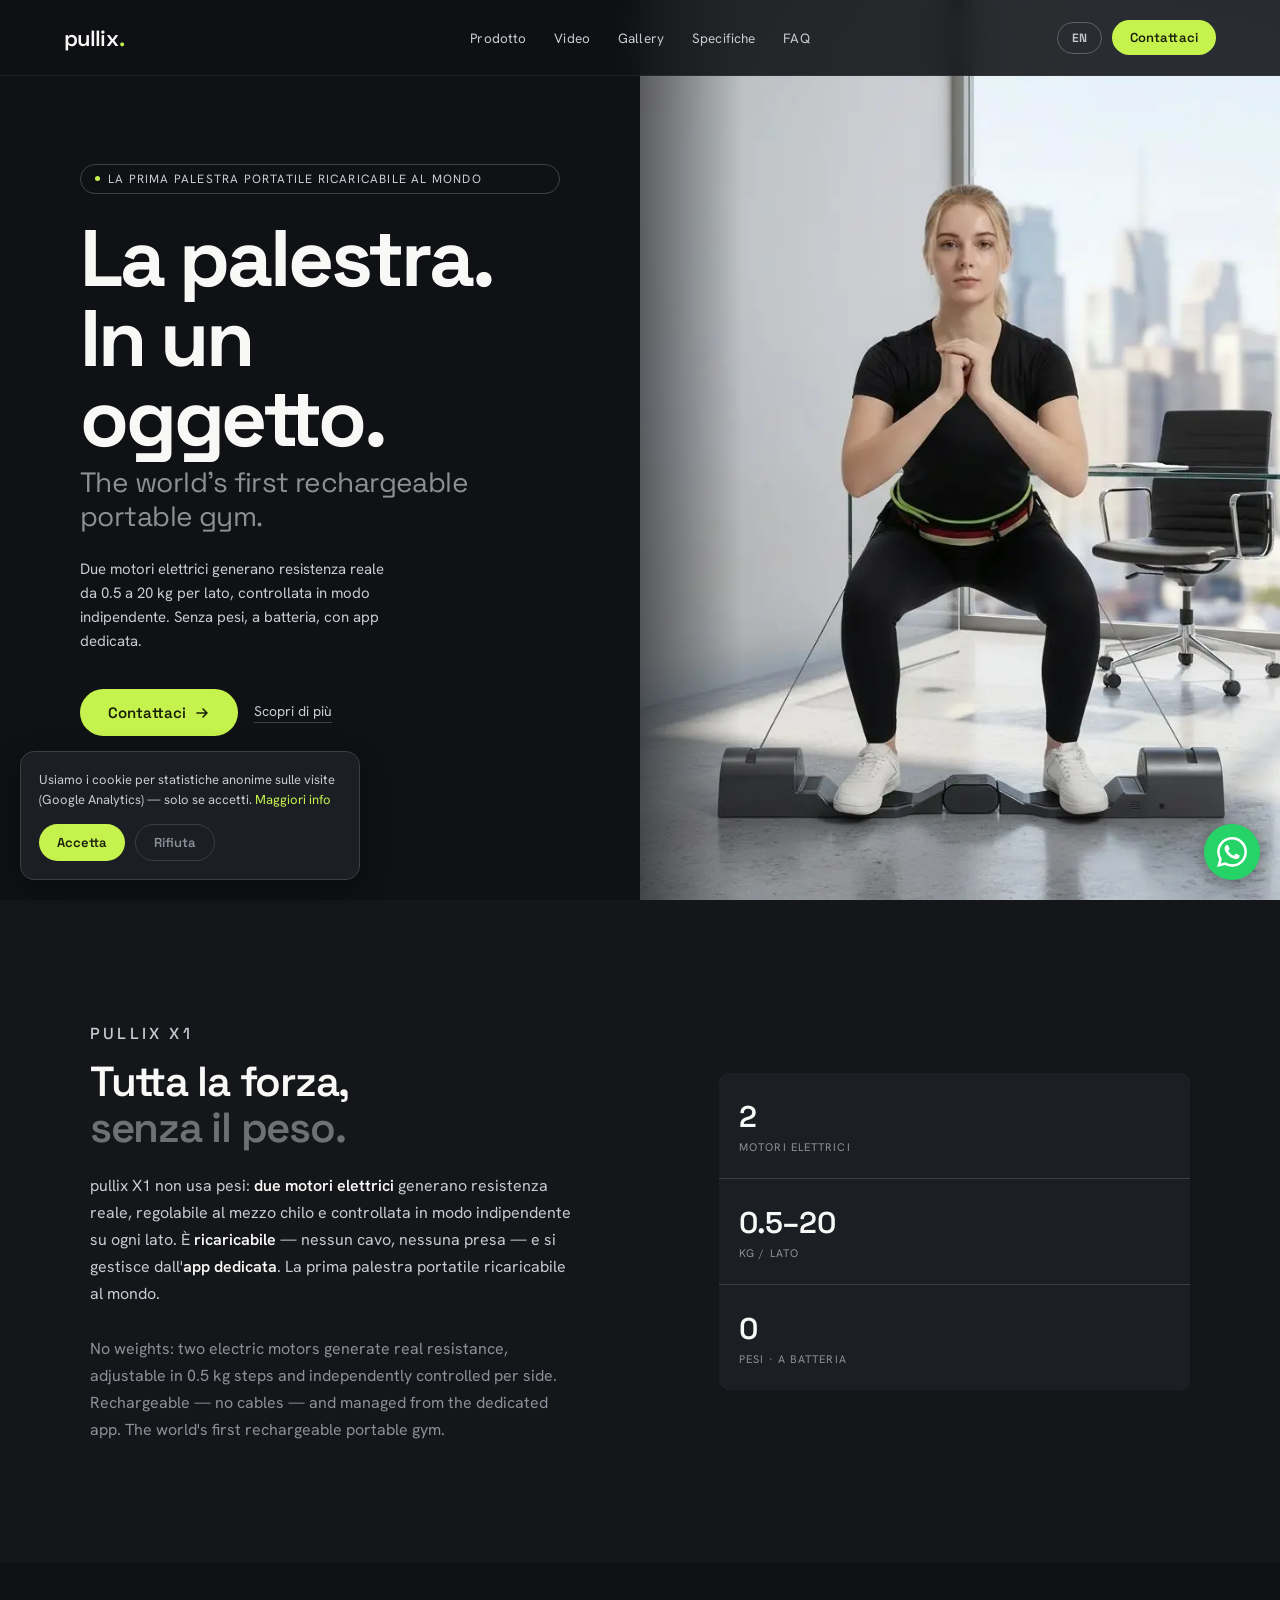
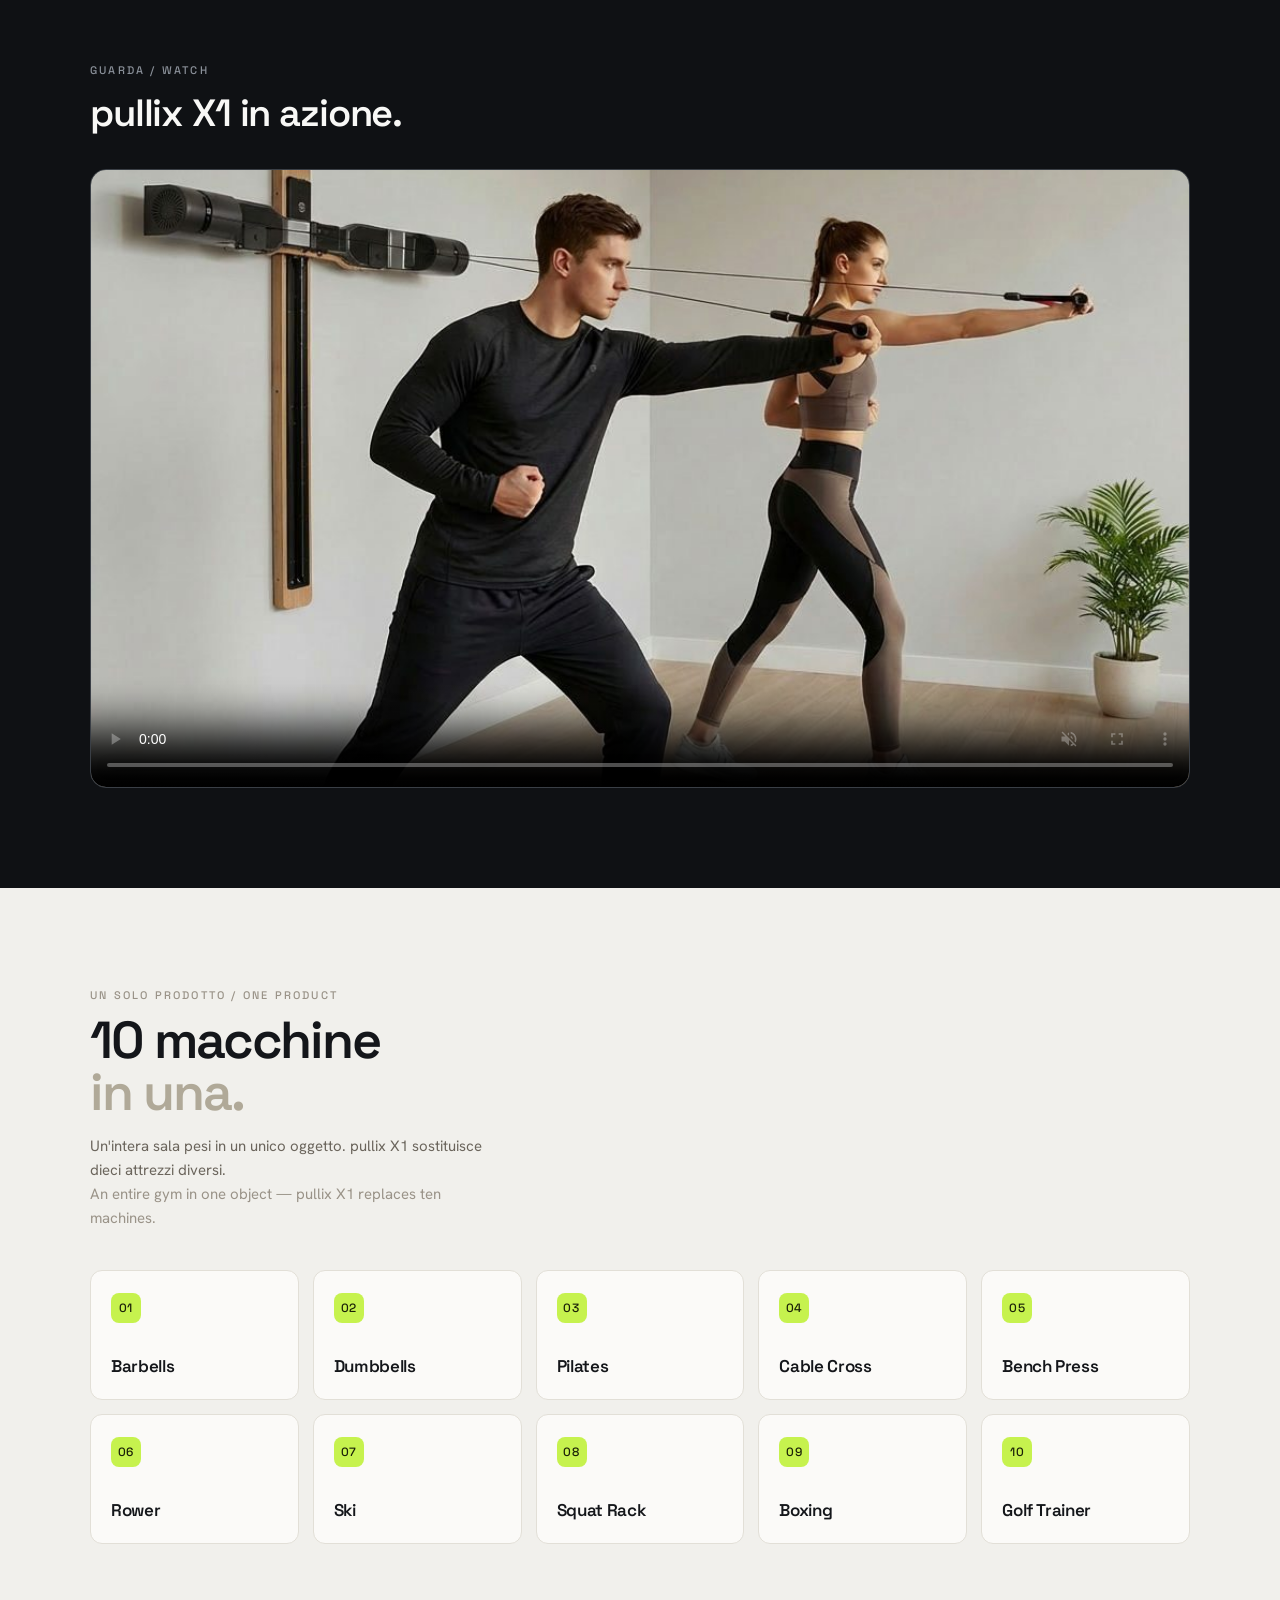
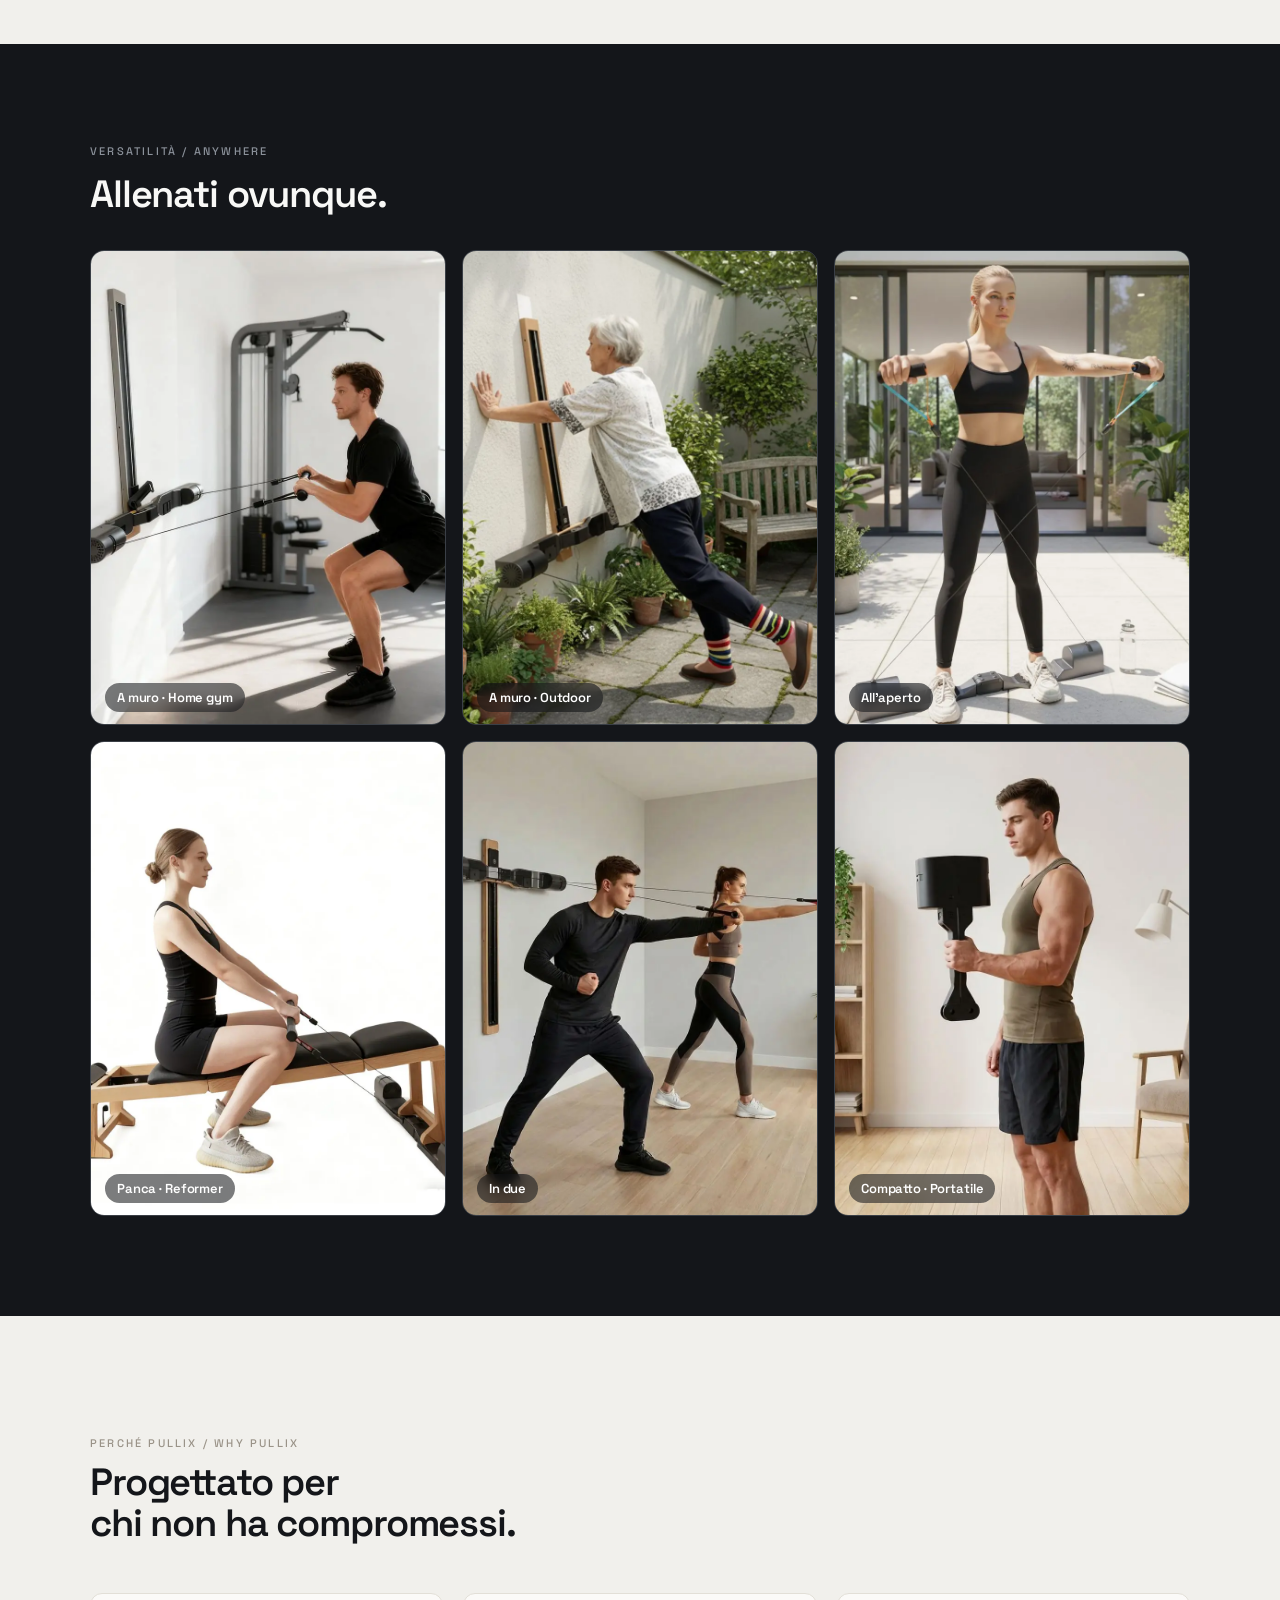
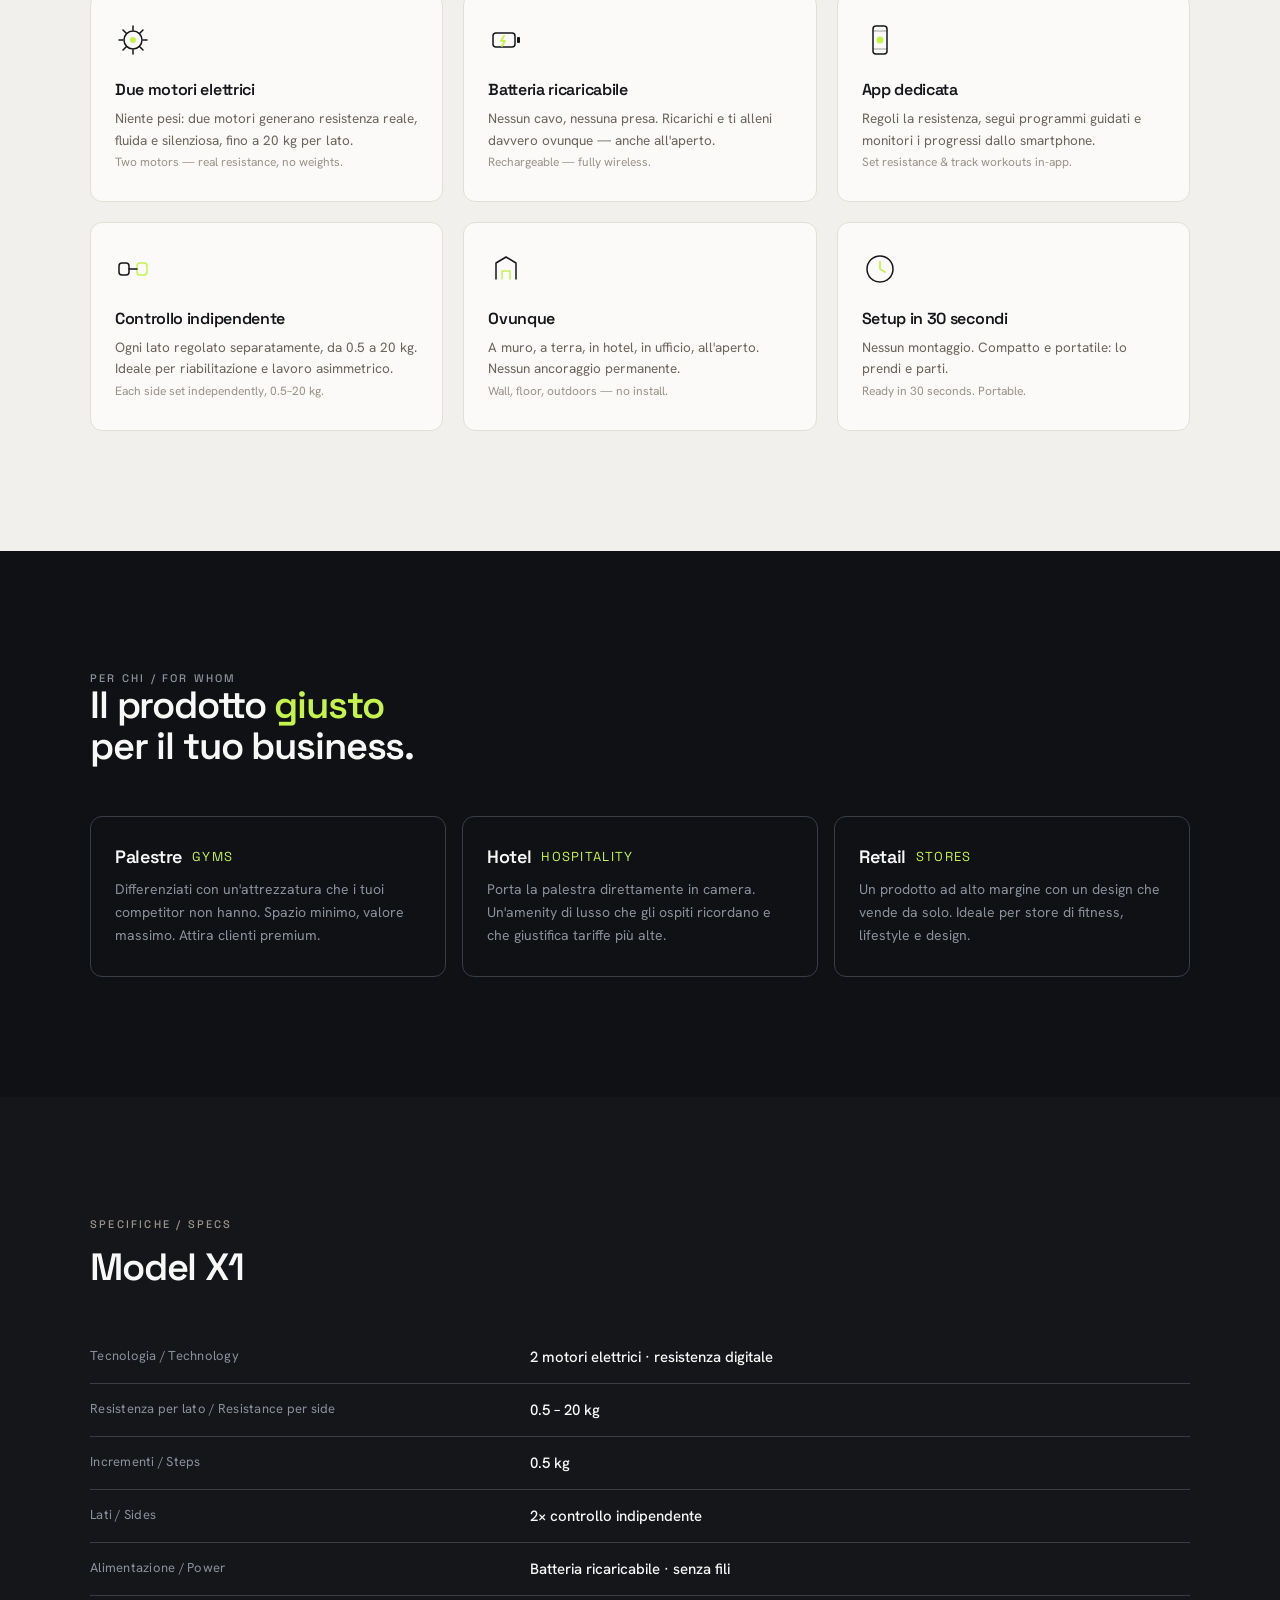
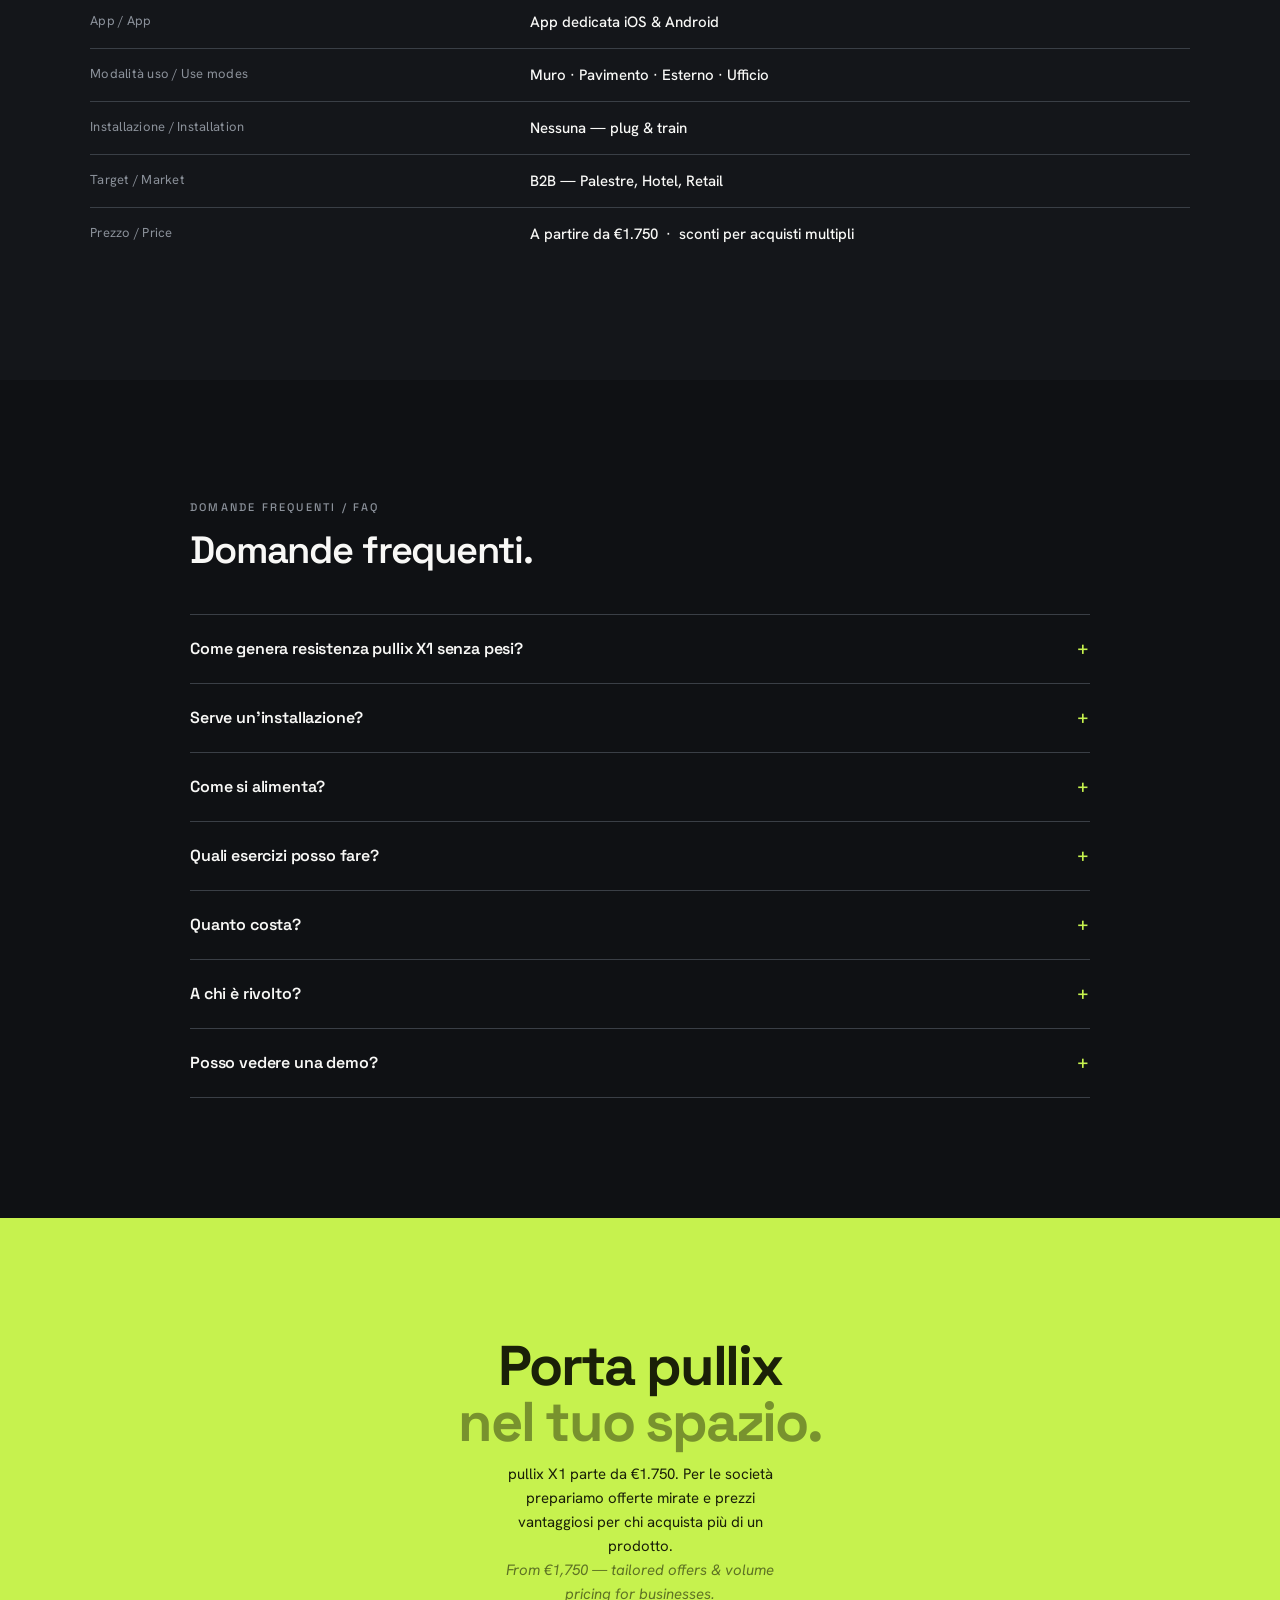
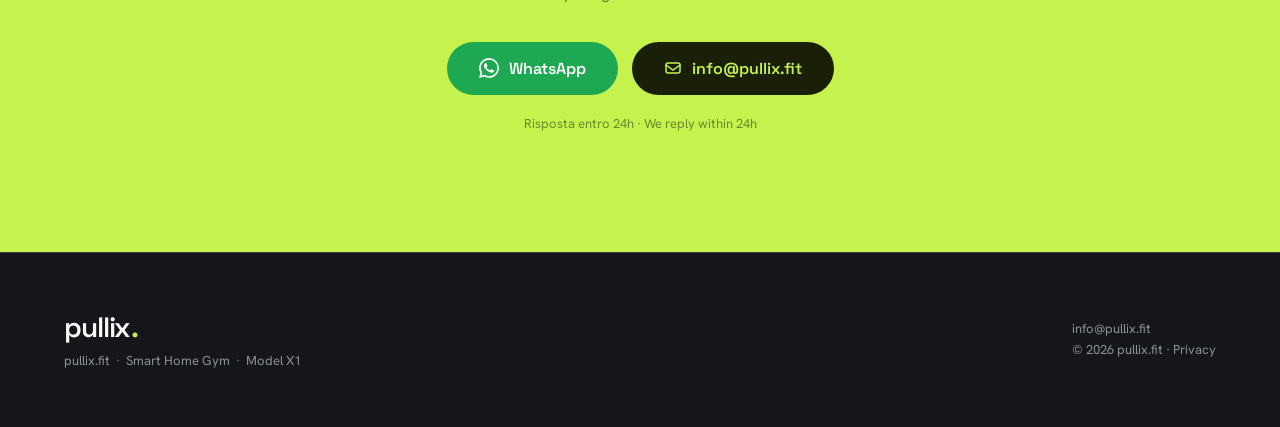
==== commit 43351a56: "Add privacy policy pages, WebP images, custom 404 - Privacy & cookie policy at /privacy/ (IT) and /e" ====
--- a/index.html
+++ b/index.html
@@ -147,7 +147,7 @@
       </div>
     </div>
     <div class="hero-media">
-      <img src="assets/office.jpg" alt="pullix X1 — smart home gym in uso" loading="eager" fetchpriority="high" decoding="async">
+      <picture><source srcset="assets/office.webp" type="image/webp"><img src="assets/office.jpg" alt="pullix X1 — smart home gym in uso" loading="eager" fetchpriority="high" decoding="async"></picture>
     </div>
   </section>
 
@@ -221,27 +221,27 @@
       <h2>Allenati ovunque.</h2>
       <div class="gallery-grid">
         <figure class="ph">
-          <img src="assets/wall-home.jpg" alt="pullix X1 montato a muro in home gym" loading="lazy" decoding="async">
+          <picture><source srcset="assets/wall-home.webp" type="image/webp"><img src="assets/wall-home.jpg" alt="pullix X1 montato a muro in home gym" loading="lazy" decoding="async"></picture>
           <figcaption>A muro · Home gym</figcaption>
         </figure>
         <figure class="ph">
-          <img src="assets/wall-garden.jpg" alt="pullix X1 a muro usato in giardino" loading="lazy" decoding="async">
+          <picture><source srcset="assets/wall-garden.webp" type="image/webp"><img src="assets/wall-garden.jpg" alt="pullix X1 a muro usato in giardino" loading="lazy" decoding="async"></picture>
           <figcaption>A muro · Outdoor</figcaption>
         </figure>
         <figure class="ph">
-          <img src="assets/outdoor.jpg" alt="pullix X1 usato all'aperto" loading="lazy" decoding="async">
+          <picture><source srcset="assets/outdoor.webp" type="image/webp"><img src="assets/outdoor.jpg" alt="pullix X1 usato all'aperto" loading="lazy" decoding="async"></picture>
           <figcaption>All'aperto</figcaption>
         </figure>
         <figure class="ph">
-          <img src="assets/bench.jpg" alt="pullix X1 con panca reformer" loading="lazy" decoding="async">
+          <picture><source srcset="assets/bench.webp" type="image/webp"><img src="assets/bench.jpg" alt="pullix X1 con panca reformer" loading="lazy" decoding="async"></picture>
           <figcaption>Panca · Reformer</figcaption>
         </figure>
         <figure class="ph">
-          <img src="assets/wall-duo.jpg" alt="Due persone si allenano con pullix X1" loading="lazy" decoding="async">
+          <picture><source srcset="assets/wall-duo.webp" type="image/webp"><img src="assets/wall-duo.jpg" alt="Due persone si allenano con pullix X1" loading="lazy" decoding="async"></picture>
           <figcaption>In due</figcaption>
         </figure>
         <figure class="ph">
-          <img src="assets/portable.jpg" alt="pullix X1 compatto e portatile" loading="lazy" decoding="async">
+          <picture><source srcset="assets/portable.webp" type="image/webp"><img src="assets/portable.jpg" alt="pullix X1 compatto e portatile" loading="lazy" decoding="async"></picture>
           <figcaption>Compatto · Portatile</figcaption>
         </figure>
       </div>
@@ -441,7 +441,7 @@
       <div class="footer-logo">pullix<span>.</span></div>
       <p style="margin-top:6px;">pullix.fit &nbsp;·&nbsp; Smart Home Gym &nbsp;·&nbsp; Model X1</p>
     </div>
-    <p><a href="mailto:info@pullix.fit">info@pullix.fit</a><br>© 2026 pullix.fit</p>
+    <p><a href="mailto:info@pullix.fit">info@pullix.fit</a><br>© 2026 pullix.fit · <a href="/privacy/">Privacy</a></p>
   </footer>
 
   <!-- WHATSAPP FAB -->
--- a/styles.css
+++ b/styles.css
@@ -550,3 +550,28 @@
   .faq { padding: 120px 64px; }
   .faq-inner { max-width: 900px; }
 }
+
+/* ── COOKIE BANNER ── */
+.cookie-bar {
+  position: fixed; left: 20px; bottom: 20px; z-index: 98;
+  max-width: 340px;
+  background: var(--dark3); border: 1px solid var(--mid); border-radius: 14px;
+  padding: 18px; box-shadow: 0 8px 28px rgba(0,0,0,.45);
+}
+.cookie-bar p {
+  font-size: 13px; line-height: 1.55; color: var(--light); margin-bottom: 14px;
+}
+.cookie-actions { display: flex; gap: 10px; }
+.cookie-actions button {
+  font-family: var(--d); font-weight: 600; font-size: 13px;
+  padding: 9px 18px; border-radius: 100px; cursor: pointer;
+  border: none; transition: opacity .15s;
+}
+.cookie-actions button:hover { opacity: .85; }
+.ck-yes { background: var(--volt); color: var(--volt-dark); }
+.ck-no { background: transparent; color: var(--gray); border: 1px solid var(--mid) !important; }
+@media (max-width: 480px) {
+  .cookie-bar { right: 92px; max-width: none; }
+}
+.cookie-bar a { color: var(--volt); text-decoration: none; }
+.cookie-bar a:hover { text-decoration: underline; }
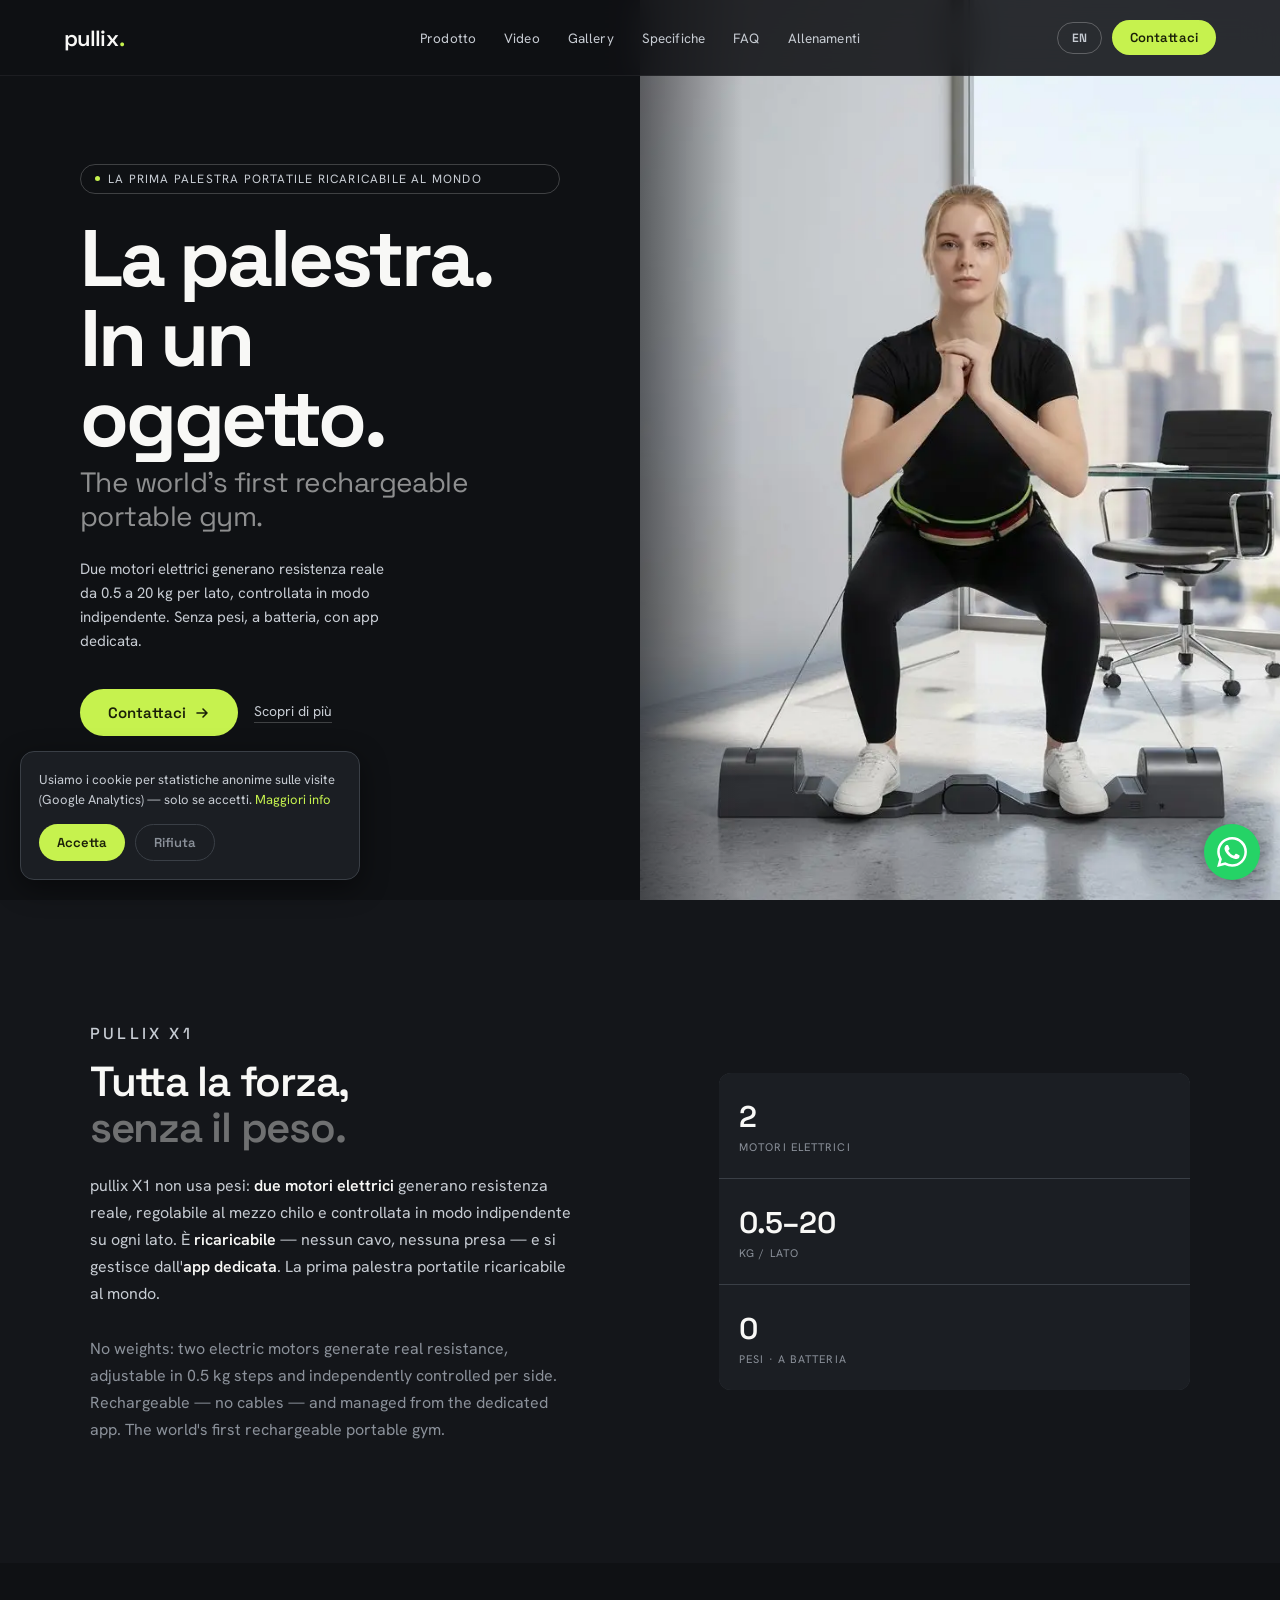
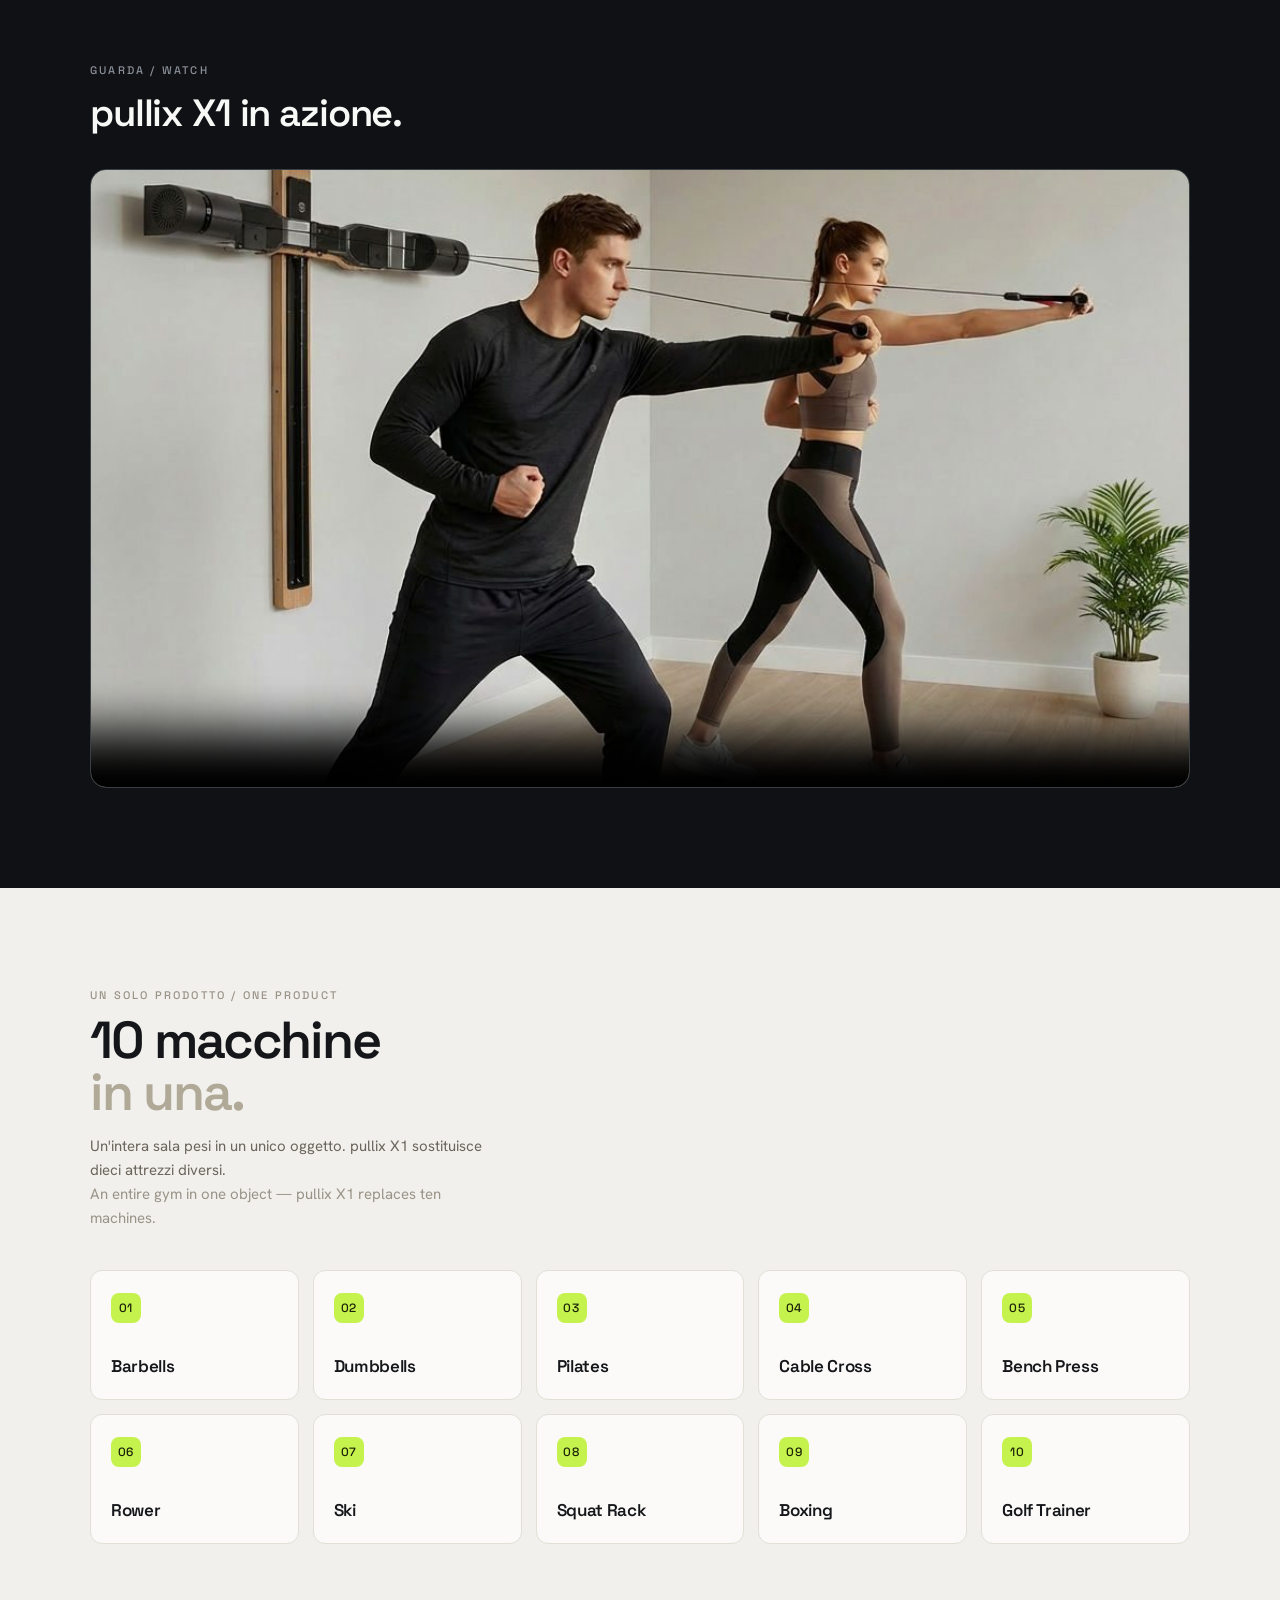
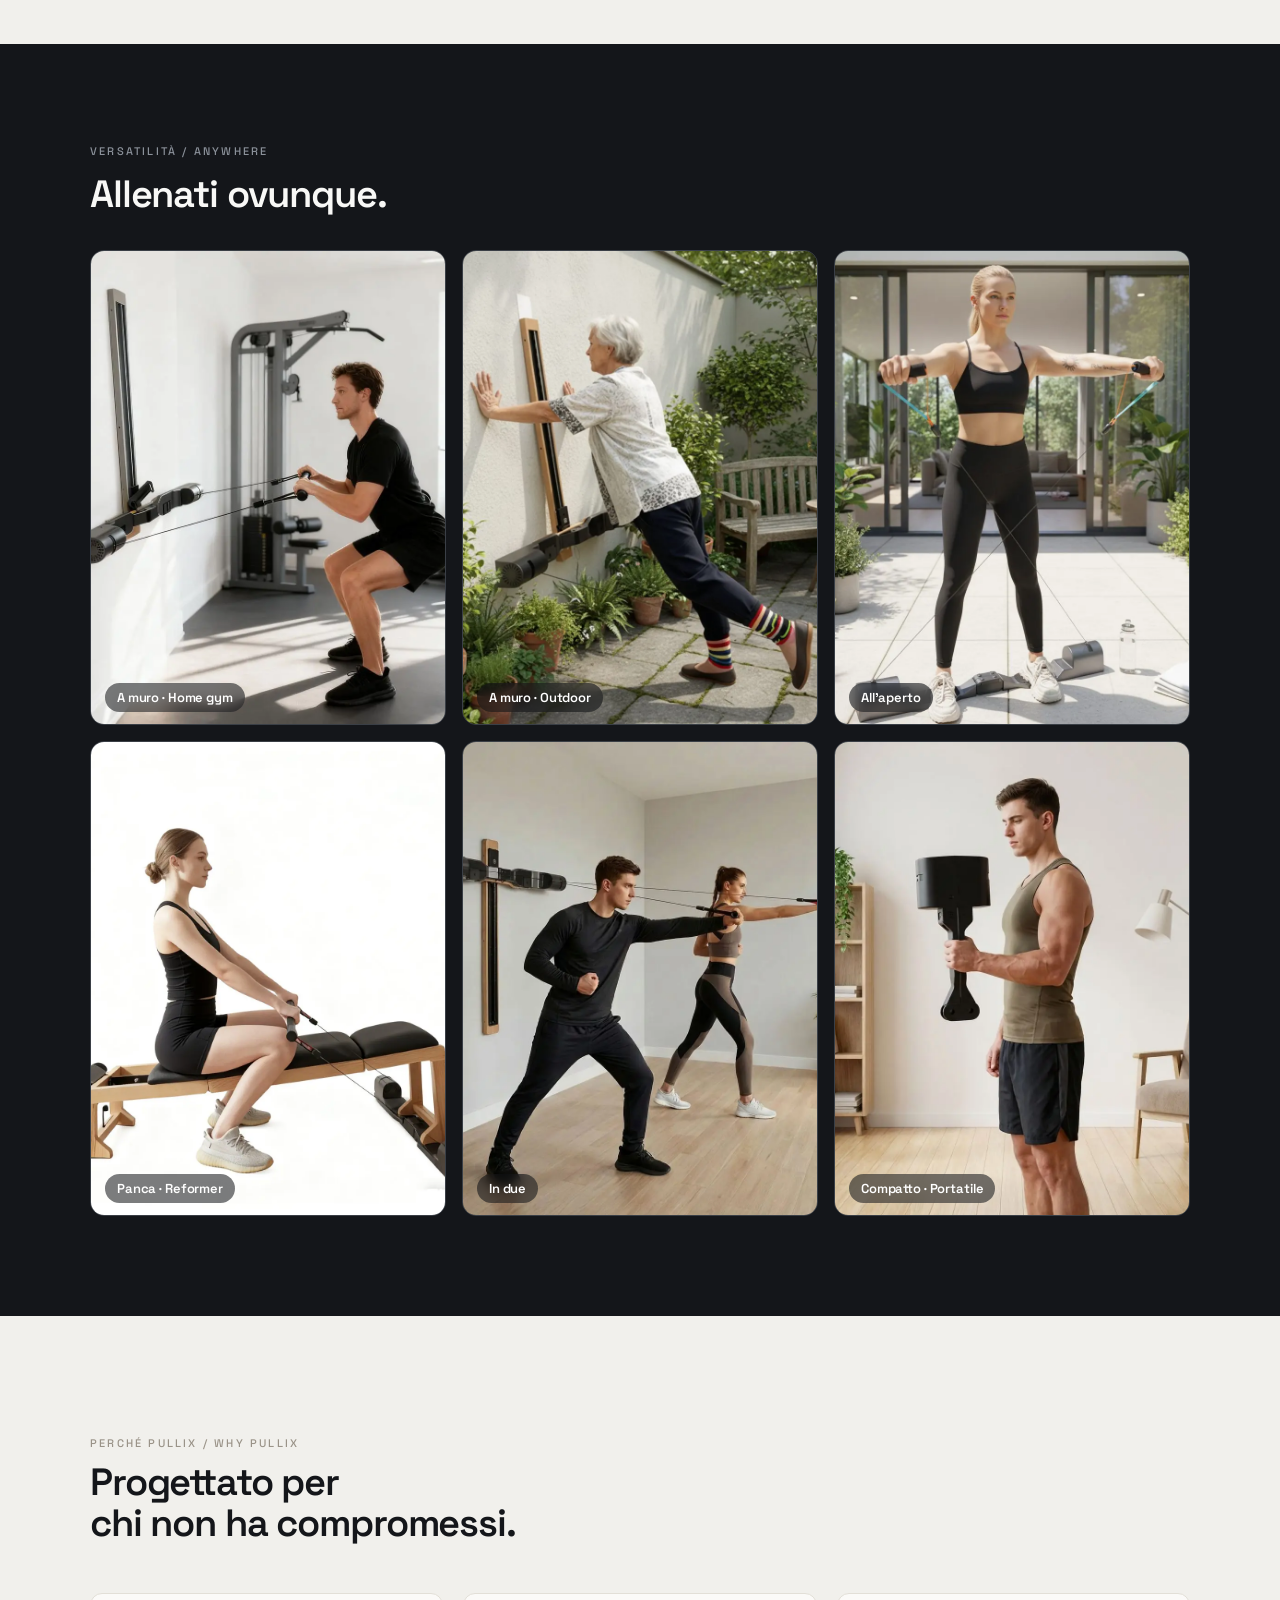
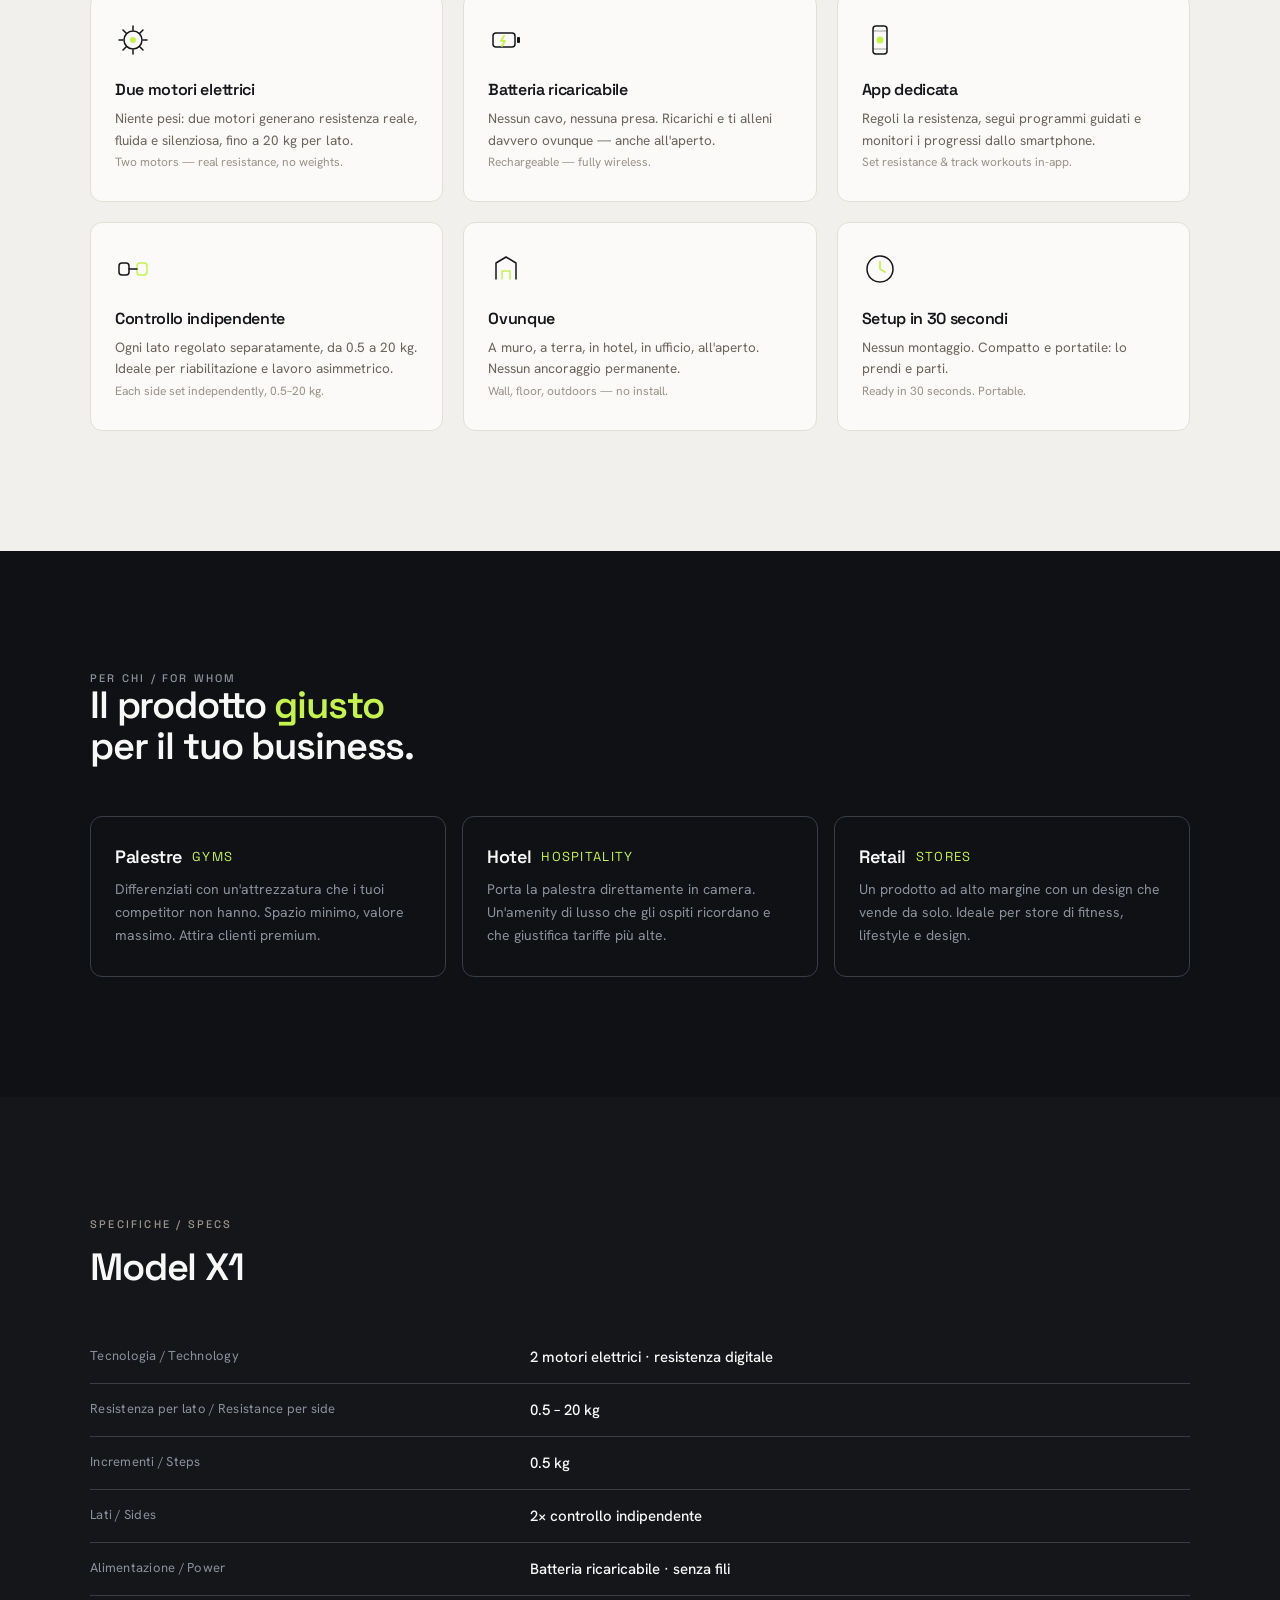
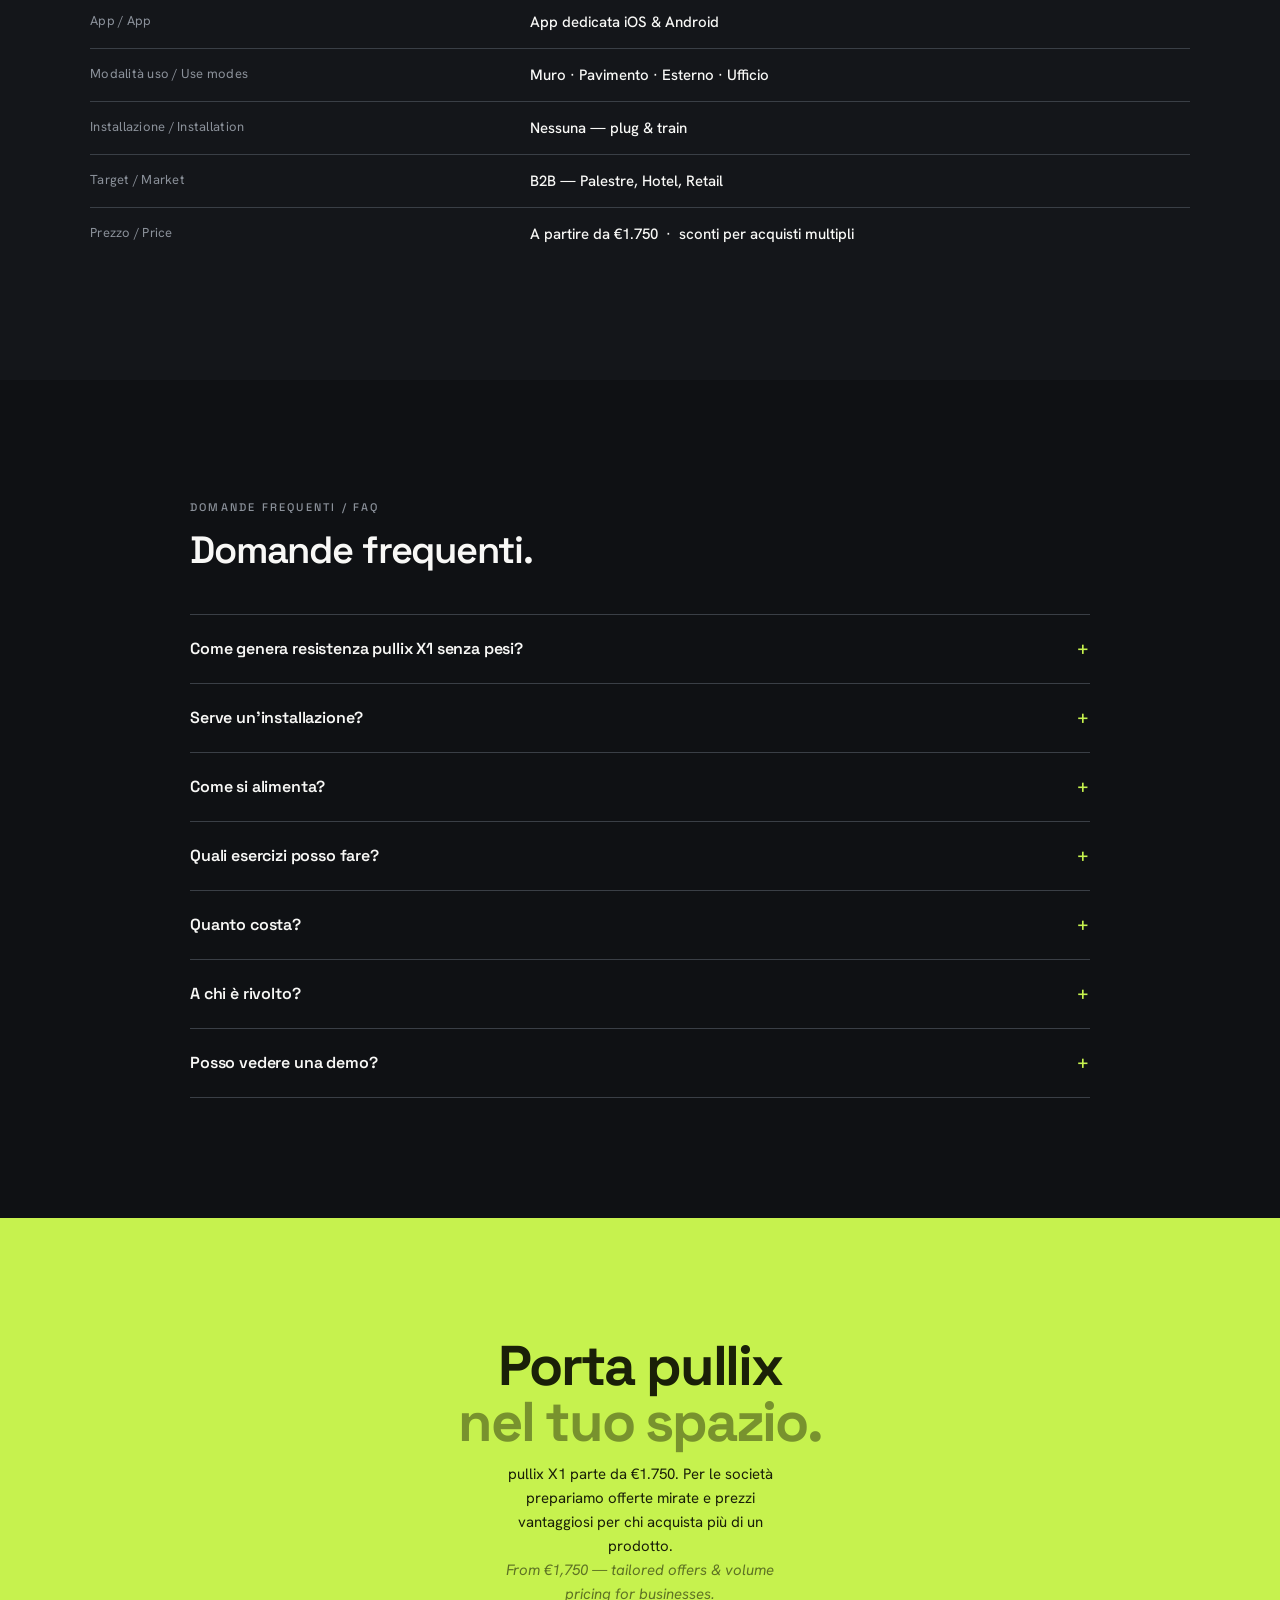
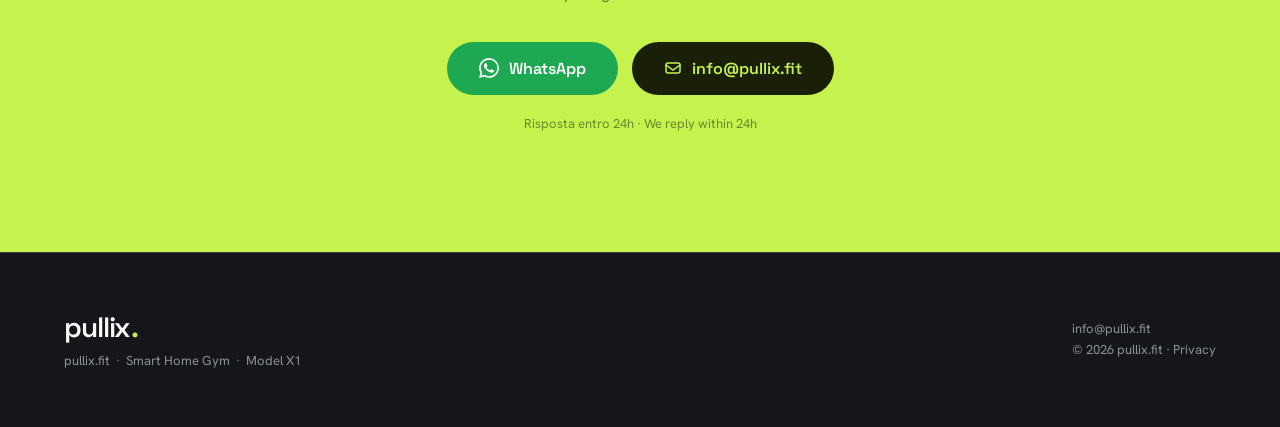
==== commit ff3394f1: "Add free downloadable training program PDFs at /allenamenti/ Four branded A4 sheets: Full-Body Start" ====
--- a/index.html
+++ b/index.html
@@ -121,6 +121,7 @@
       <a href="#gallery">Gallery</a>
       <a href="#specs">Specifiche</a>
       <a href="#faq">FAQ</a>
+      <a href="/allenamenti/">Allenamenti</a>
     </div>
     <div class="nav-right">
       <a class="lang-switch" href="/en/">EN</a>
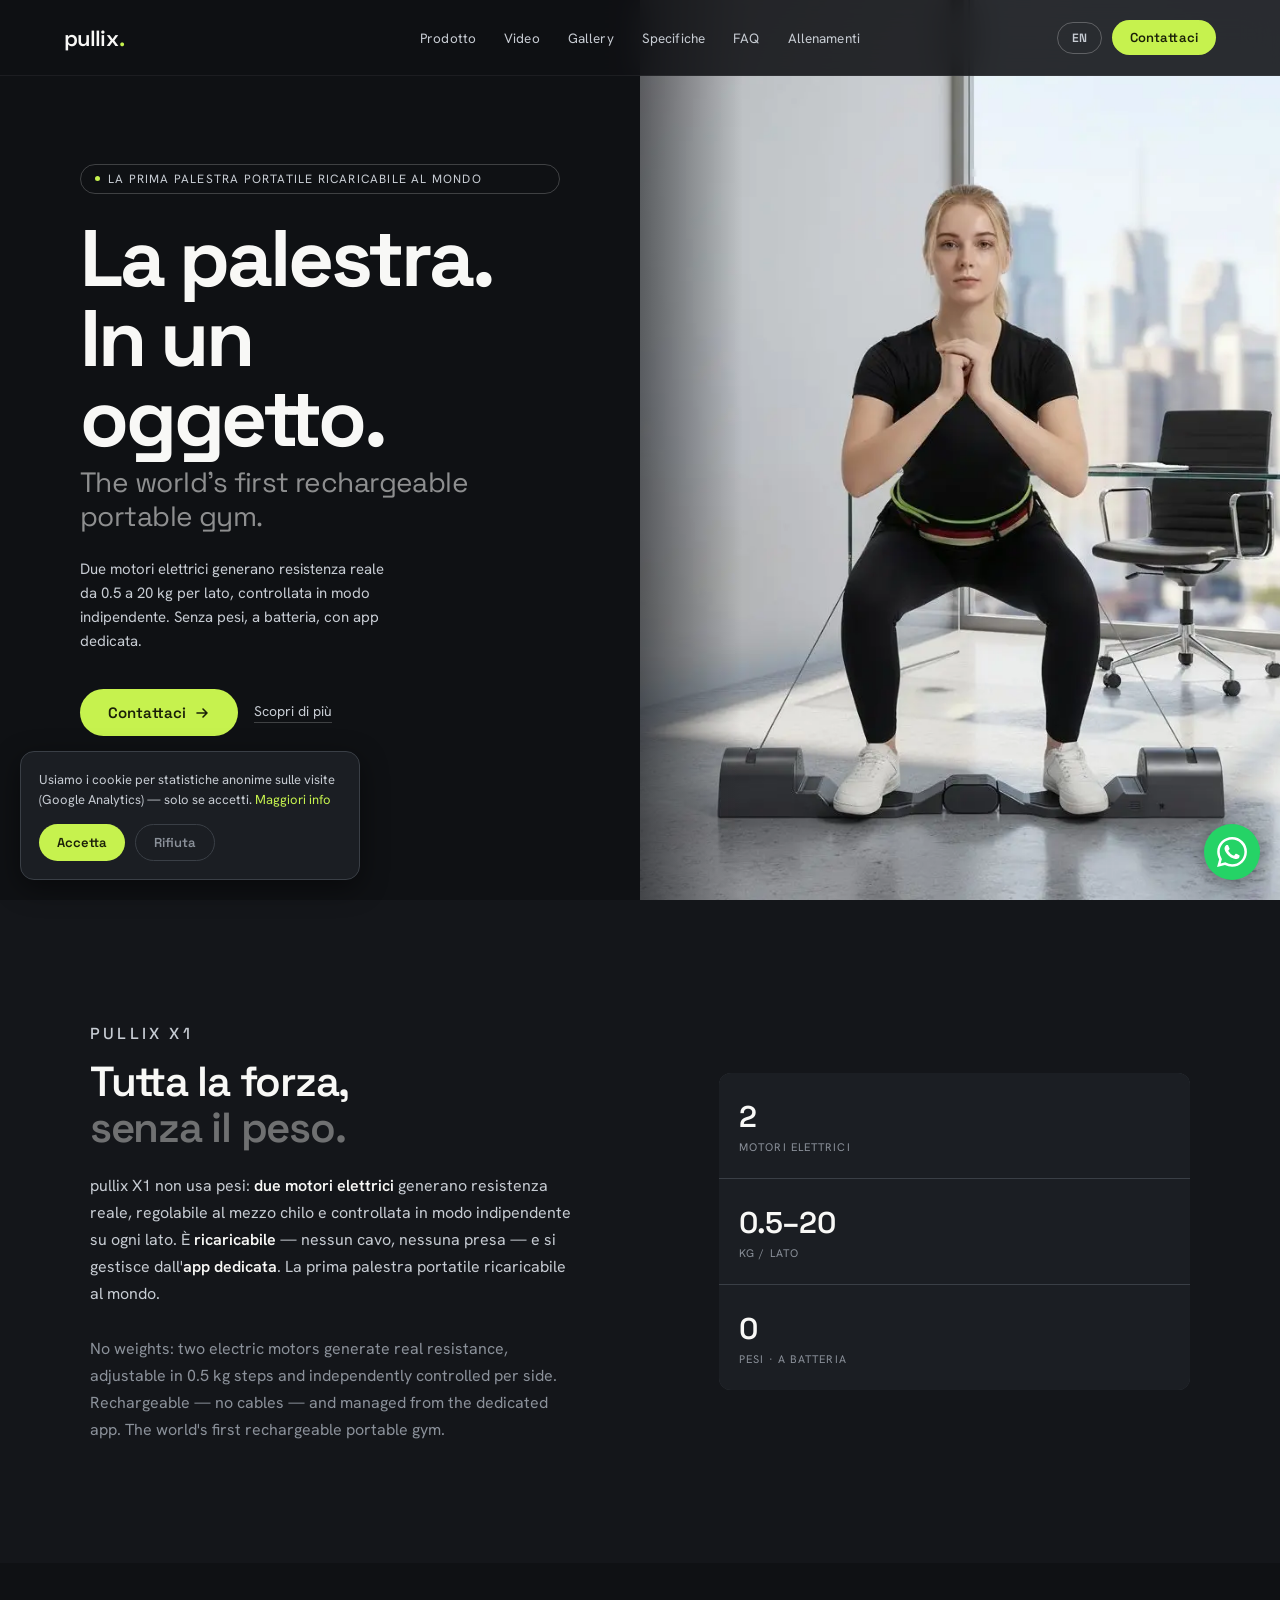
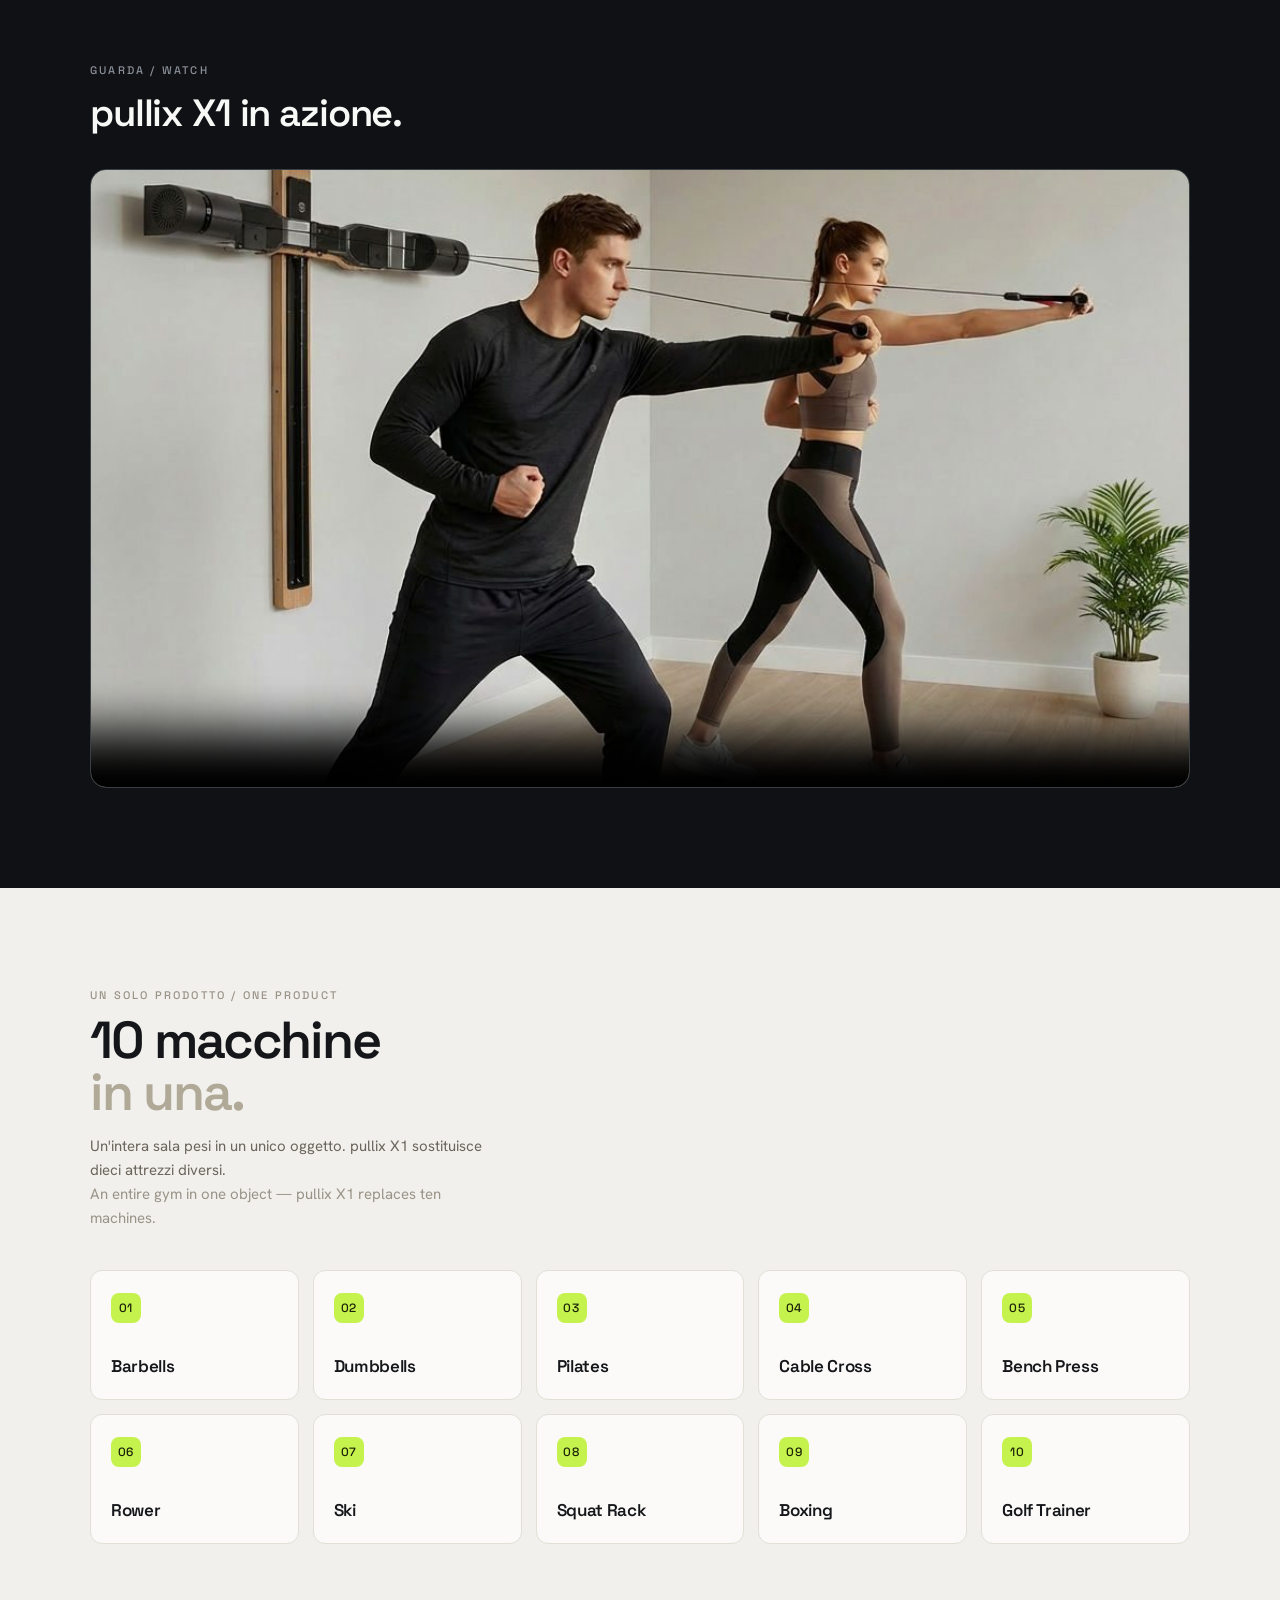
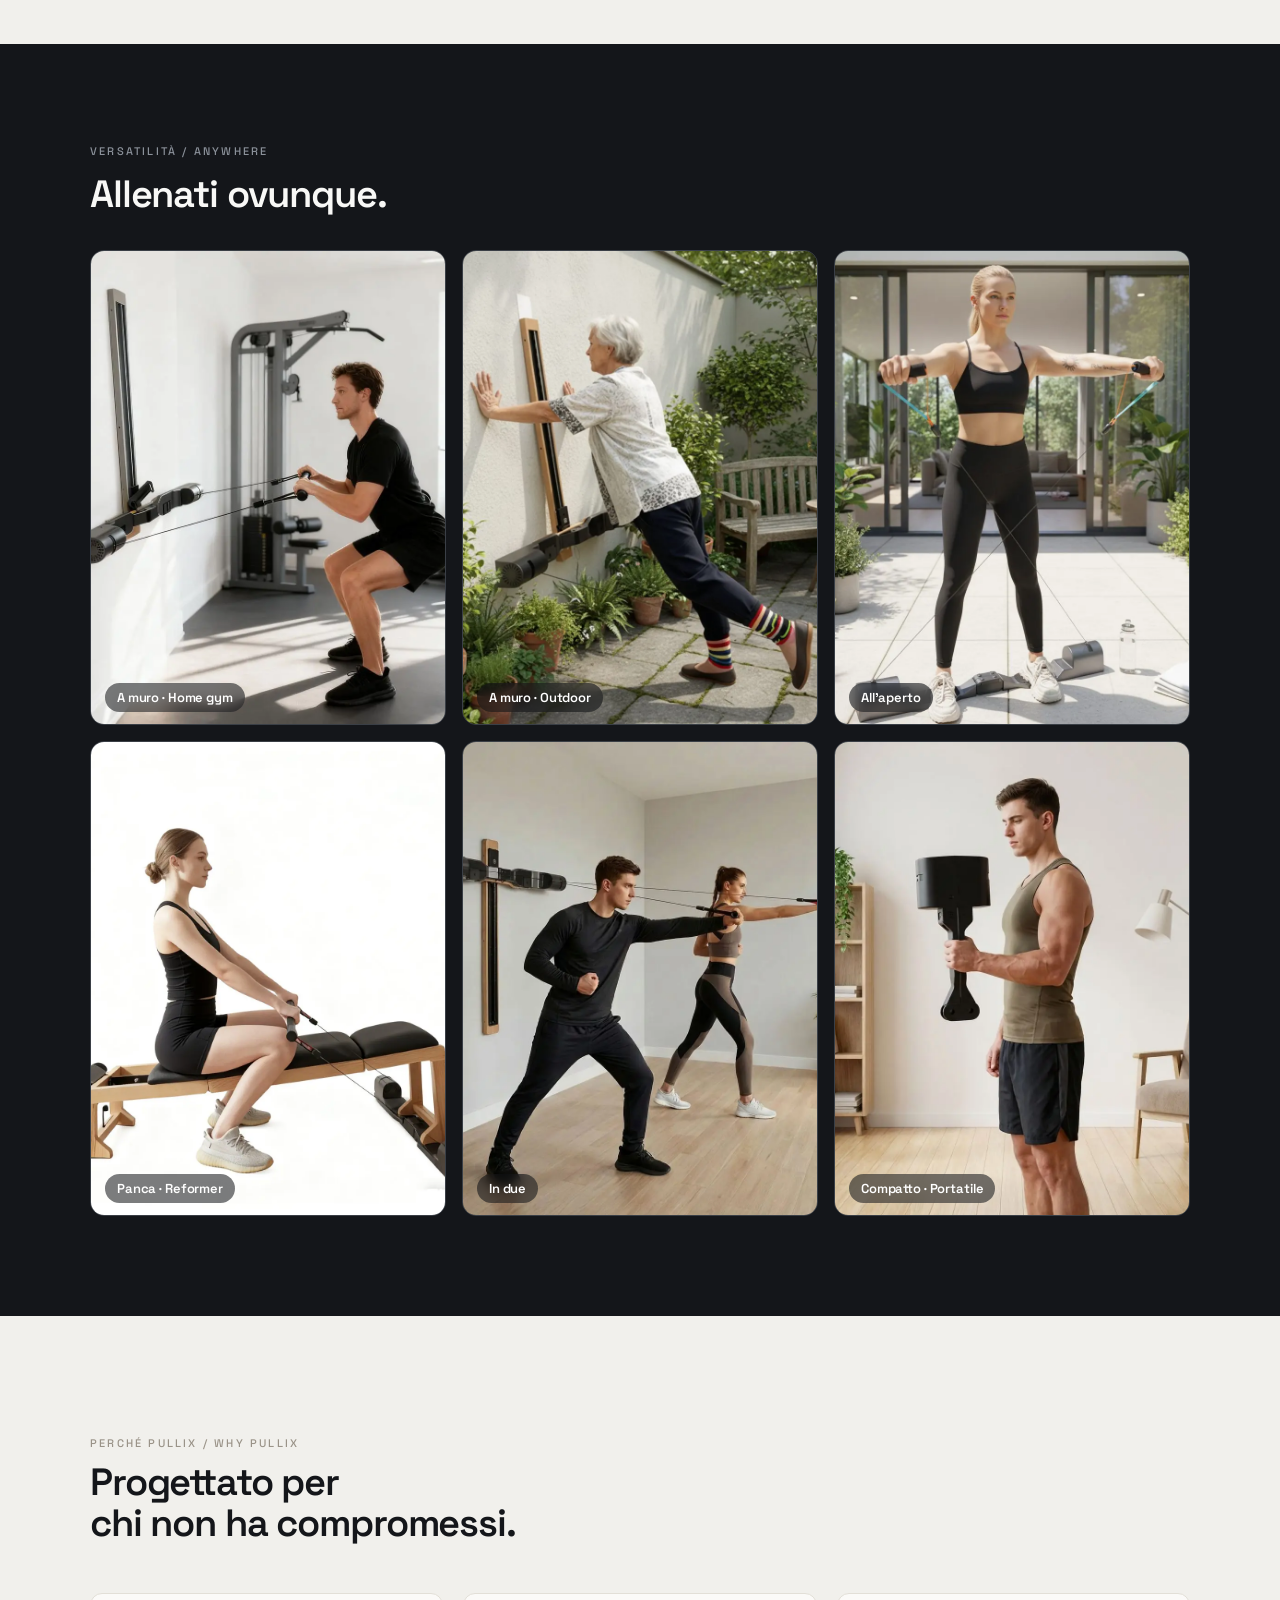
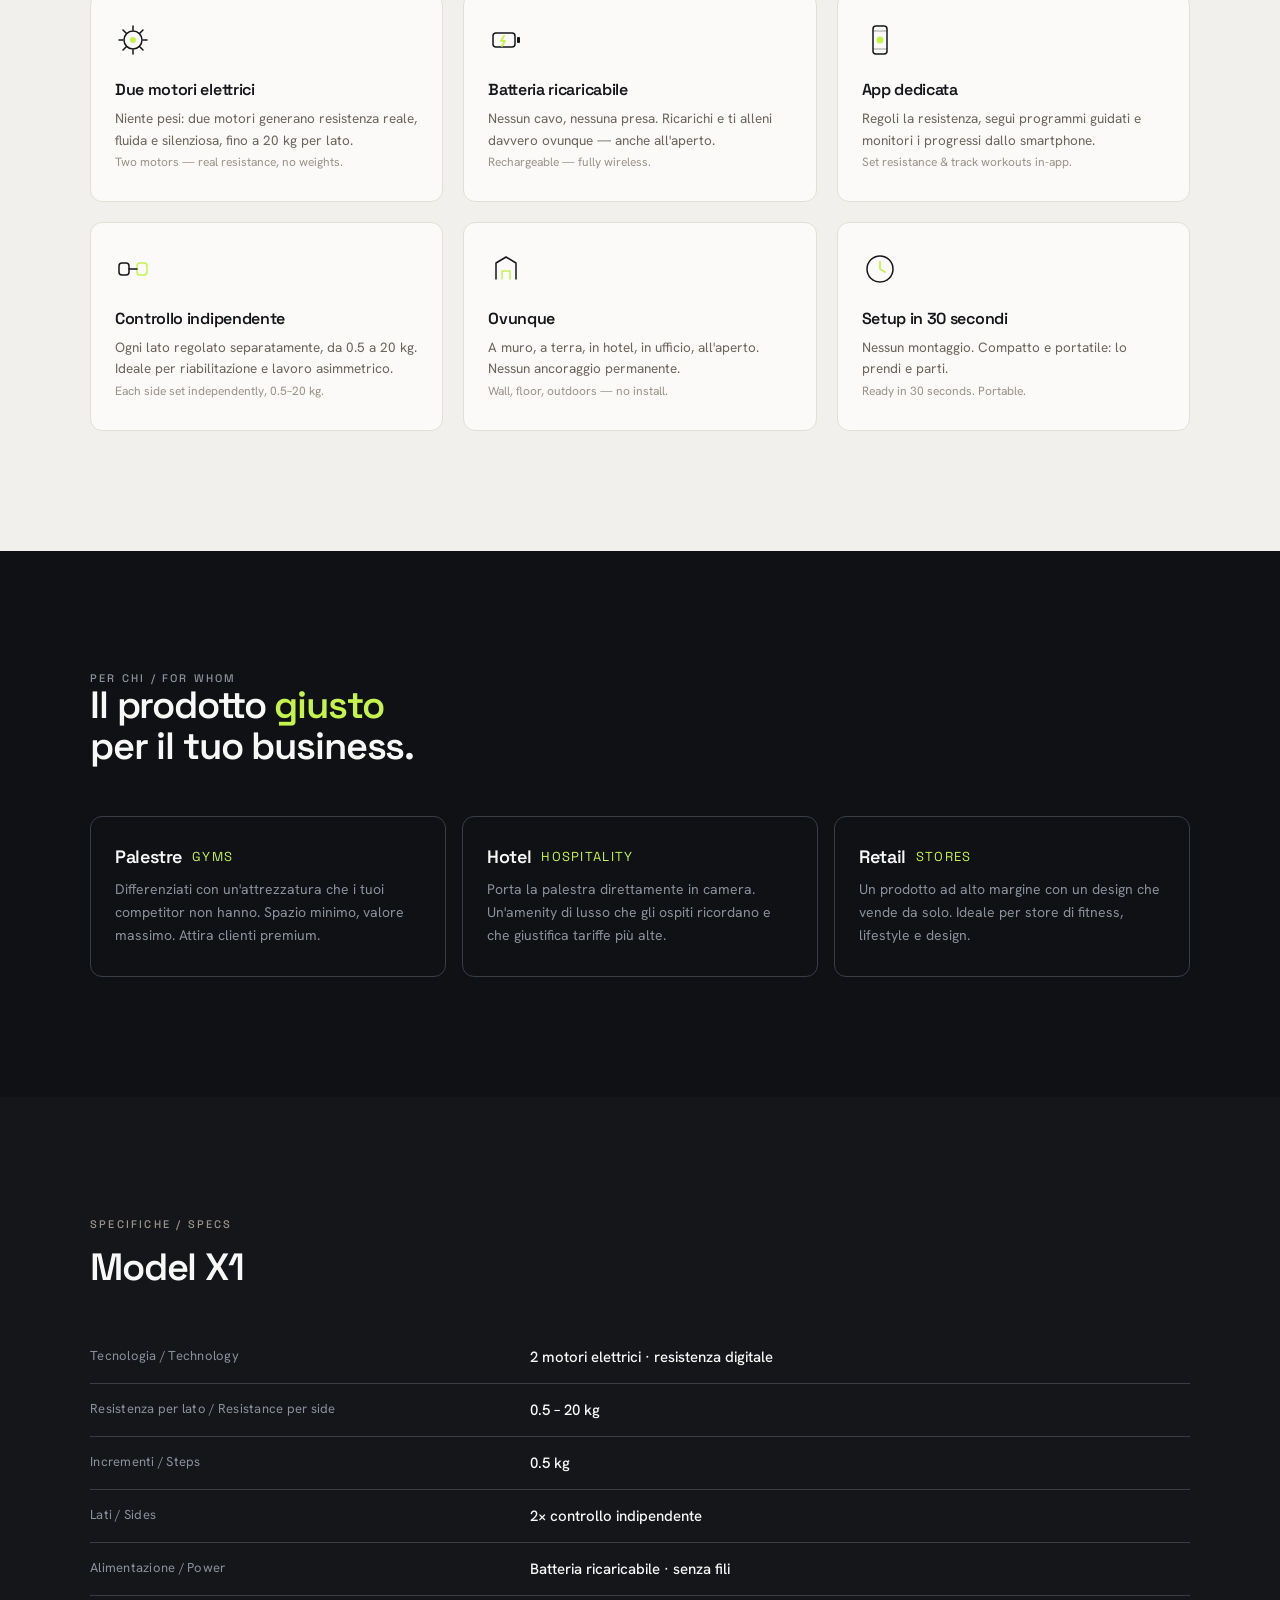
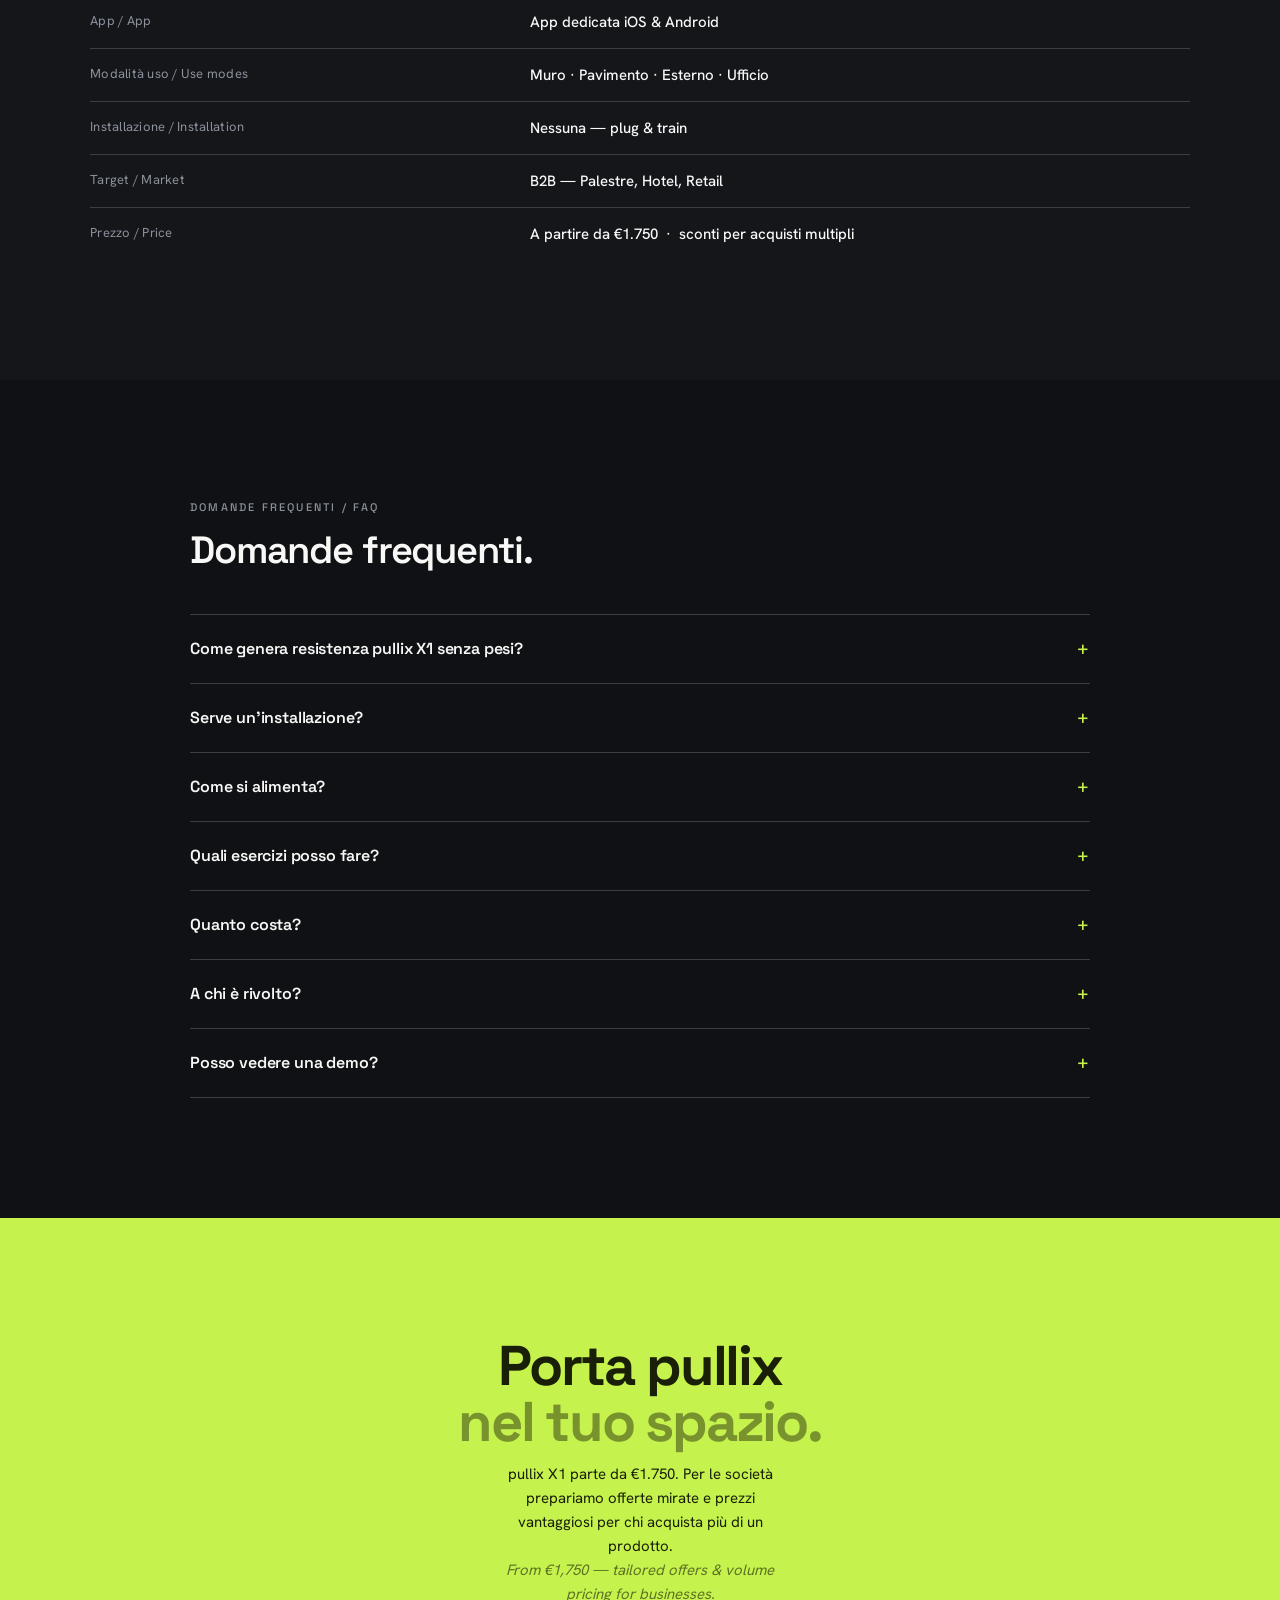
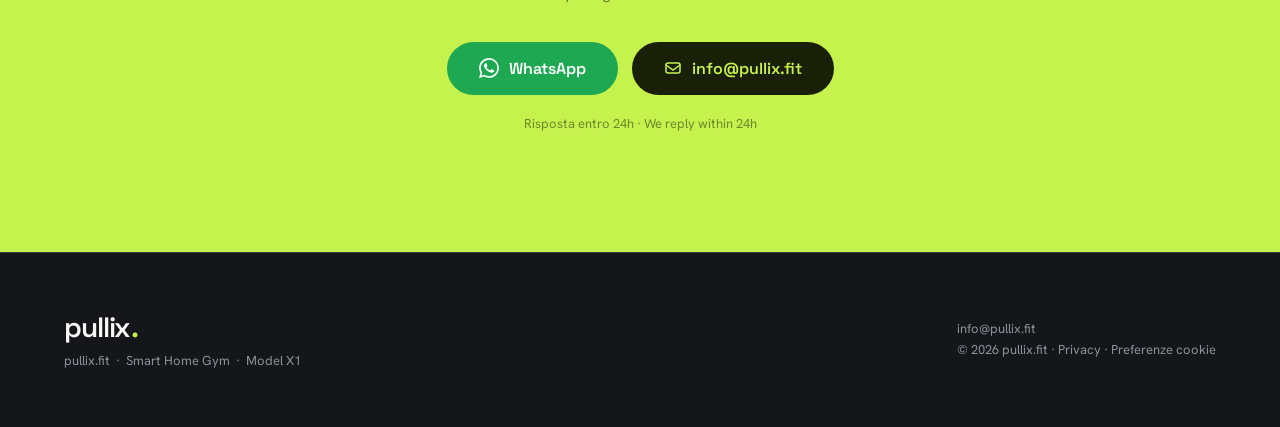
==== commit f3d472aa: "Self-host fonts, footer cookie preferences link, Workouts link on EN page - Space Grotesk + Hanken G" ====
--- a/index.html
+++ b/index.html
@@ -105,9 +105,8 @@
   }
   </script>
 
-  <link rel="preconnect" href="https://fonts.googleapis.com">
-  <link rel="preconnect" href="https://fonts.gstatic.com" crossorigin>
-  <link href="https://fonts.googleapis.com/css2?family=Space+Grotesk:wght@400;500;600;700&family=Hanken+Grotesk:wght@400;500;600&display=swap" rel="stylesheet">
+  <link rel="preload" href="/fonts/space-grotesk-latin.woff2" as="font" type="font/woff2" crossorigin>
+  <link rel="preload" href="/fonts/hanken-grotesk-latin.woff2" as="font" type="font/woff2" crossorigin>
   <link rel="stylesheet" href="/styles.css">
 </head>
 <body>
@@ -442,7 +441,7 @@
       <div class="footer-logo">pullix<span>.</span></div>
       <p style="margin-top:6px;">pullix.fit &nbsp;·&nbsp; Smart Home Gym &nbsp;·&nbsp; Model X1</p>
     </div>
-    <p><a href="mailto:info@pullix.fit">info@pullix.fit</a><br>© 2026 pullix.fit · <a href="/privacy/">Privacy</a></p>
+    <p><a href="mailto:info@pullix.fit">info@pullix.fit</a><br>© 2026 pullix.fit · <a href="/privacy/">Privacy</a> · <a href="#" data-cookie-prefs>Preferenze cookie</a></p>
   </footer>
 
   <!-- WHATSAPP FAB -->
--- a/styles.css
+++ b/styles.css
@@ -1,3 +1,21 @@
+/* ── FONT (self-hosted, variabili, subset latin) ── */
+@font-face {
+  font-family: 'Space Grotesk';
+  font-style: normal;
+  font-weight: 300 700;
+  font-display: swap;
+  src: url('/fonts/space-grotesk-latin.woff2') format('woff2');
+  unicode-range: U+0000-00FF, U+0131, U+0152-0153, U+02BB-02BC, U+02C6, U+02DA, U+02DC, U+0304, U+0308, U+0329, U+2000-206F, U+20AC, U+2122, U+2191, U+2193, U+2212, U+2215, U+FEFF, U+FFFD;
+}
+@font-face {
+  font-family: 'Hanken Grotesk';
+  font-style: normal;
+  font-weight: 100 900;
+  font-display: swap;
+  src: url('/fonts/hanken-grotesk-latin.woff2') format('woff2');
+  unicode-range: U+0000-00FF, U+0131, U+0152-0153, U+02BB-02BC, U+02C6, U+02DA, U+02DC, U+0304, U+0308, U+0329, U+2000-206F, U+20AC, U+2122, U+2191, U+2193, U+2212, U+2215, U+FEFF, U+FFFD;
+}
+
 *, *::before, *::after { box-sizing: border-box; margin: 0; padding: 0; }
 
 :root {
